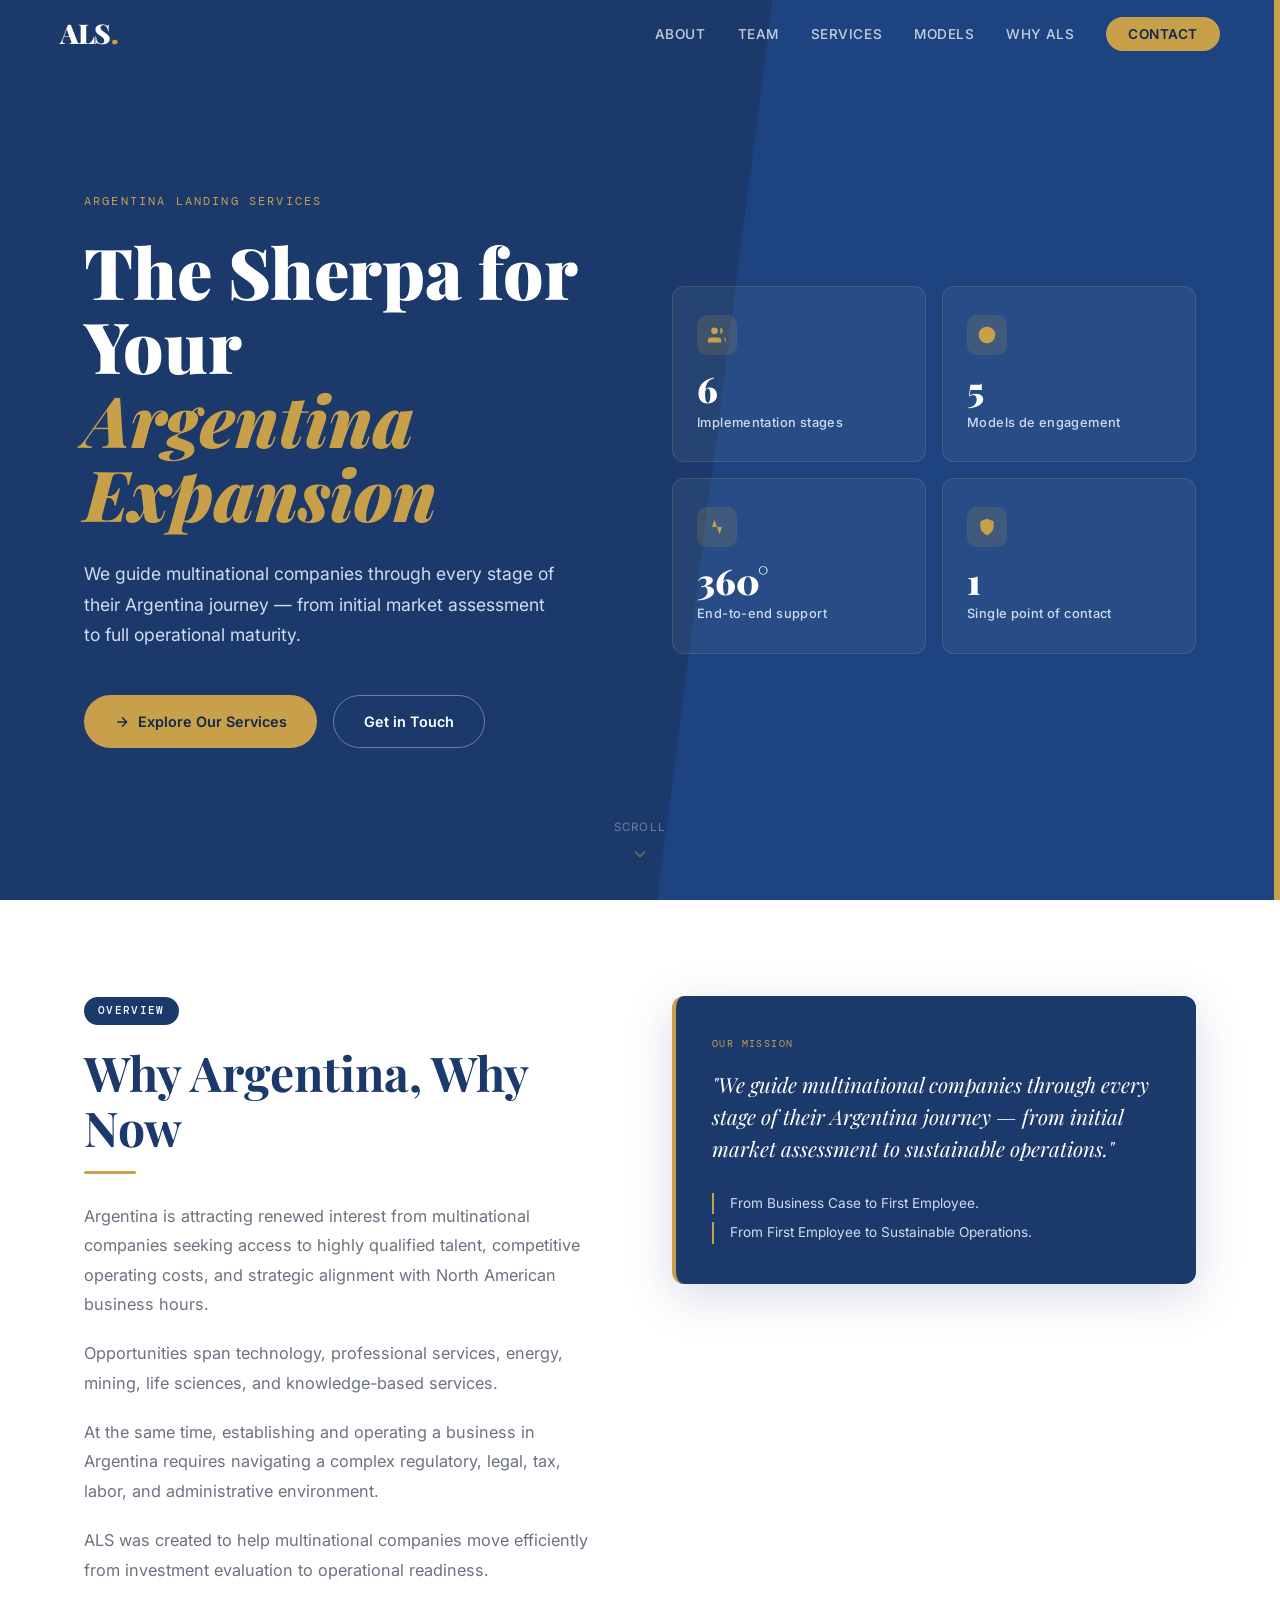
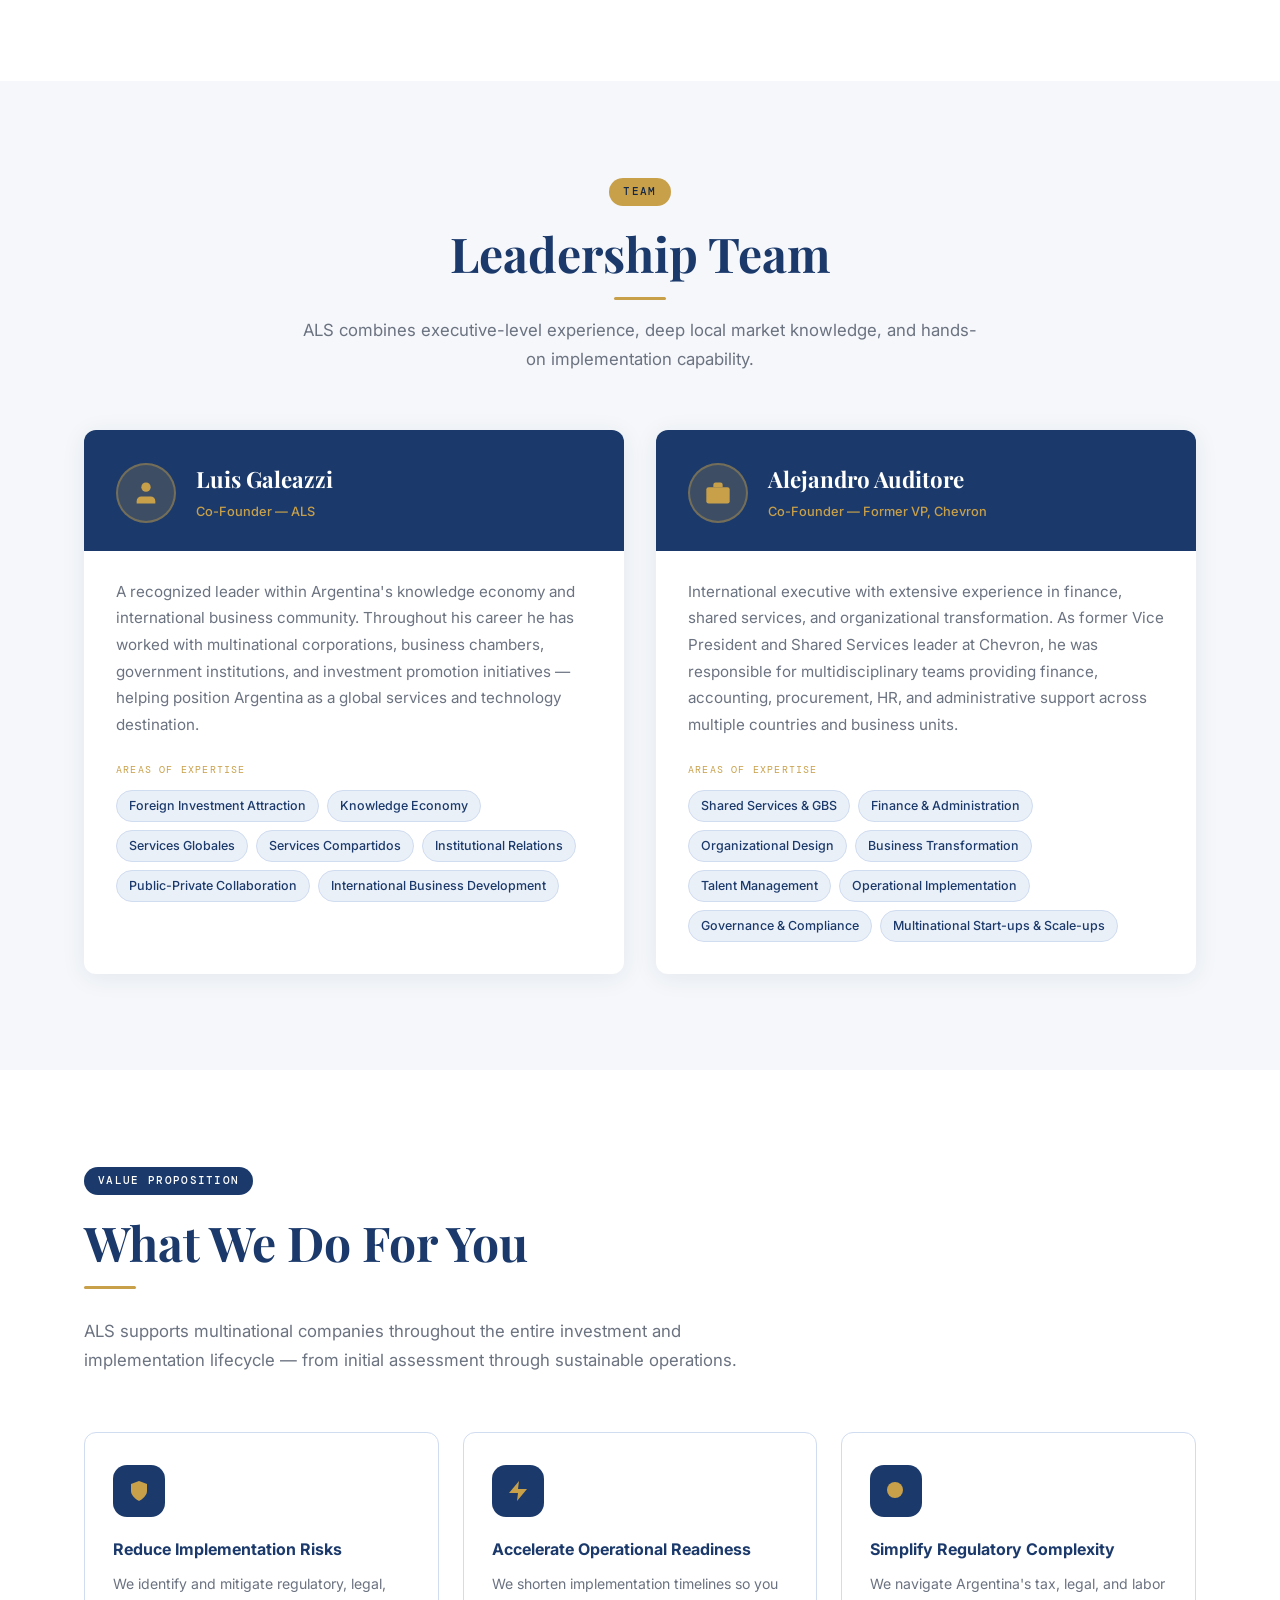
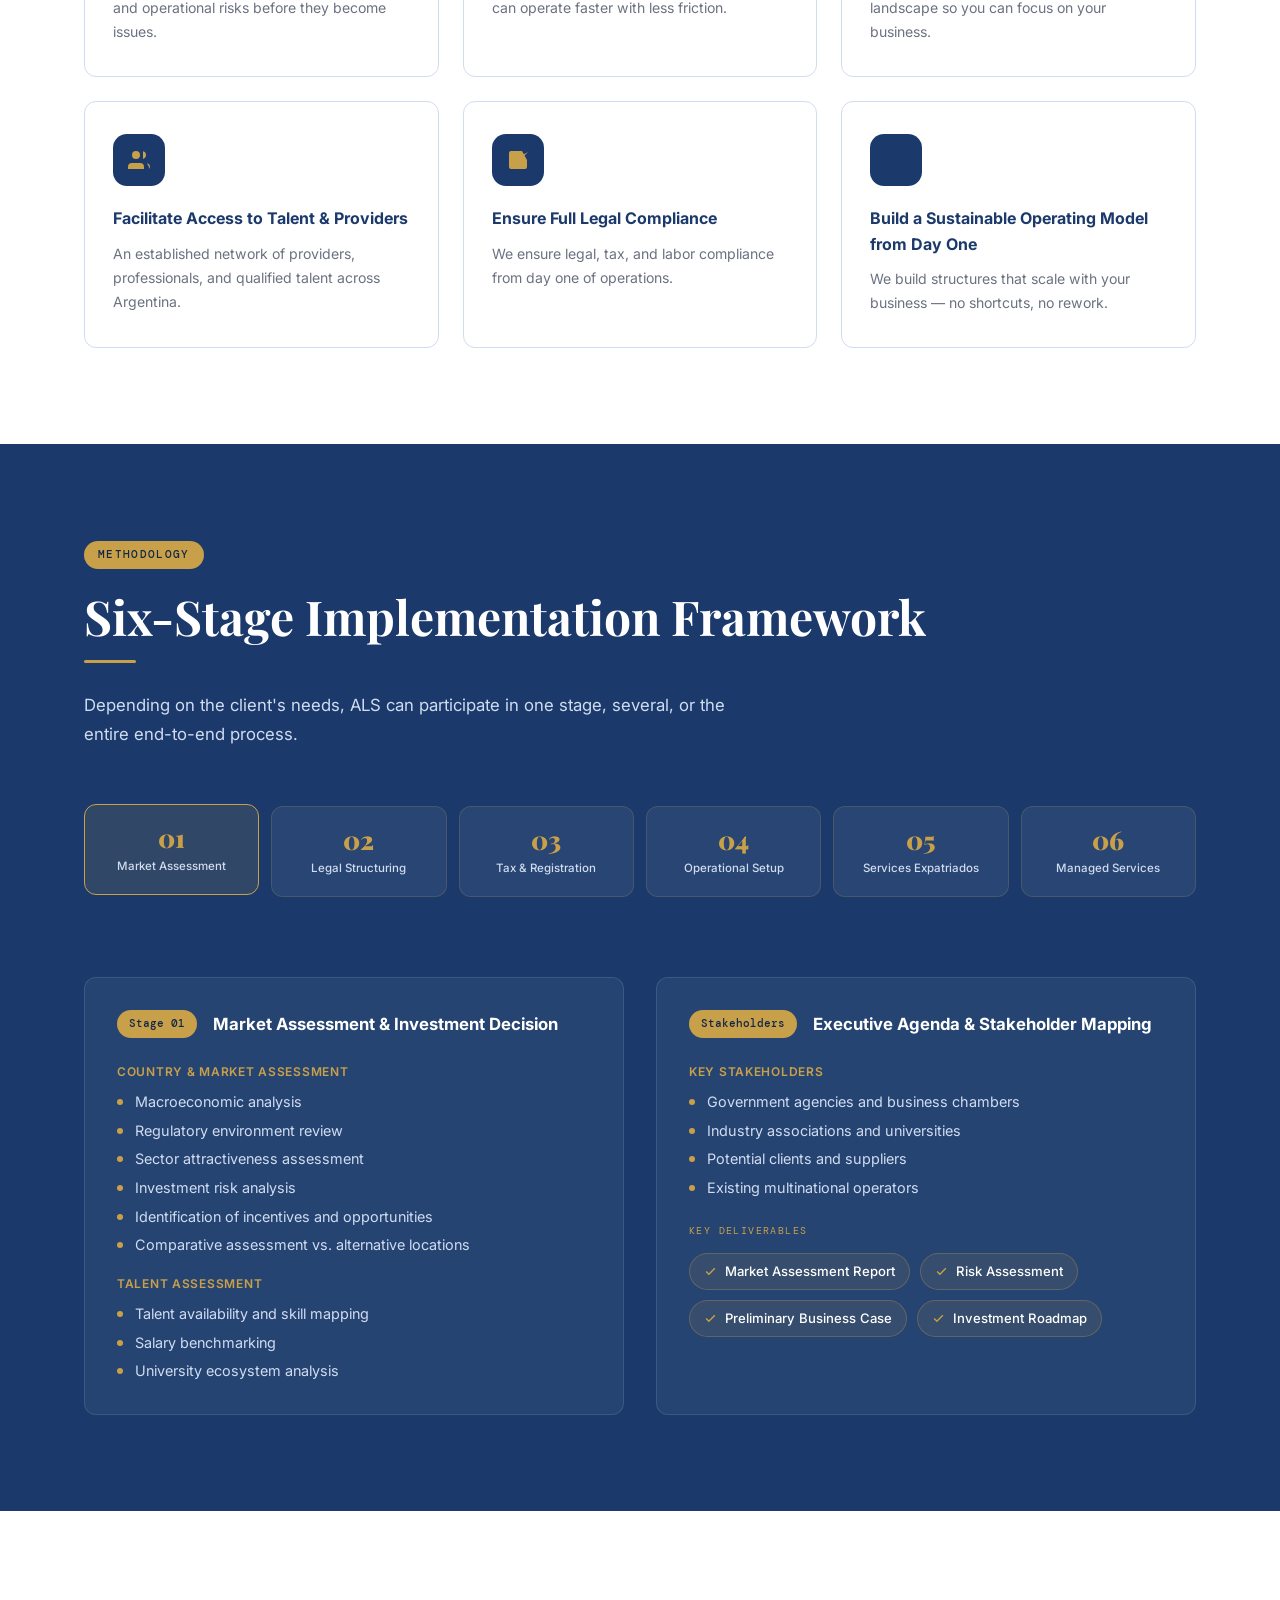
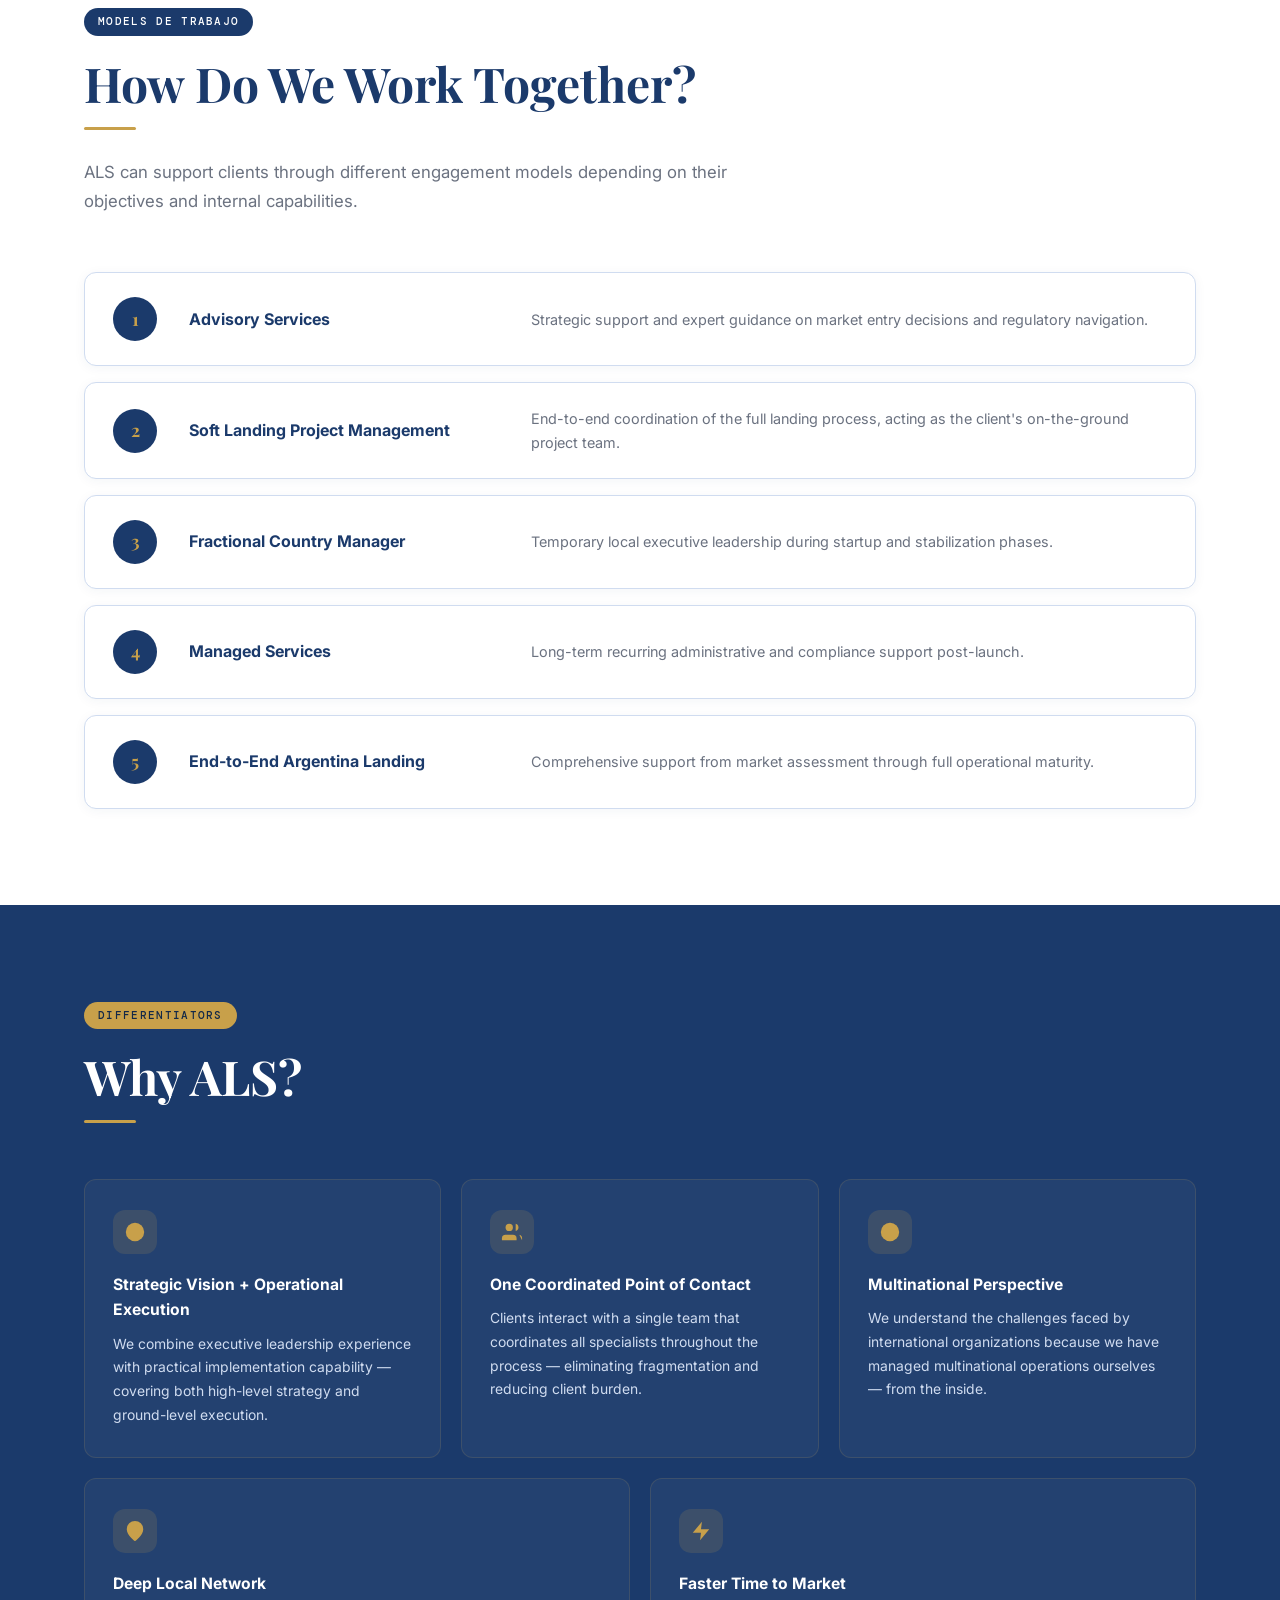
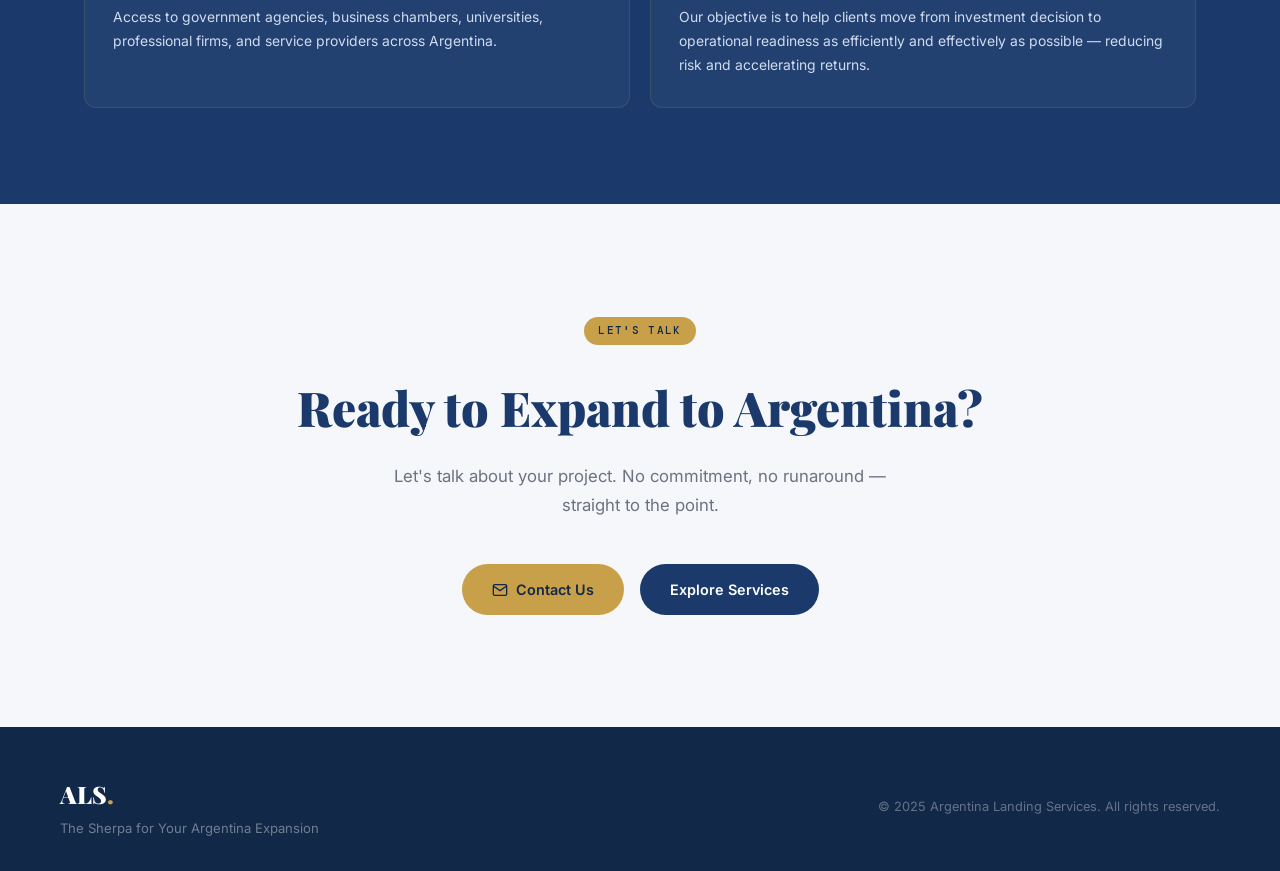
==== index.html @ 6a58715c "Initial commit: add website HTML files" ====
<!DOCTYPE html>
<html lang="en">
<head>
<meta charset="UTF-8" />
<meta name="viewport" content="width=device-width, initial-scale=1.0" />
<title>ALS — Argentina Landing Services</title>
<link rel="preconnect" href="https://fonts.googleapis.com" />
<link rel="preconnect" href="https://fonts.gstatic.com" crossorigin />
<link href="https://fonts.googleapis.com/css2?family=Playfair+Display:ital,wght@0,700;0,900;1,700&family=Inter:wght@300;400;500;600&family=DM+Mono:wght@400;500&display=swap" rel="stylesheet" />
<style>
/* ── Reset & tokens ─────────────────────────────────────────────────────── */
*, *::before, *::after { box-sizing: border-box; margin: 0; padding: 0; }

:root {
  --navy:   #1B3A6B;
  --navy-d: #122848;
  --navy-m: #1D4480;
  --gold:   #C8A04A;
  --gold-l: #D9B96A;
  --white:  #FFFFFF;
  --light:  #EAF0F8;
  --lgray:  #F5F7FA;
  --mgray:  #D0DCF0;
  --gray:   #6B7280;
  --dark:   #1A1A2E;

  --ff-display: 'Playfair Display', Georgia, serif;
  --ff-body:    'Inter', system-ui, sans-serif;
  --ff-mono:    'DM Mono', monospace;

  --radius:  12px;
  --radius-s: 6px;
  --trans: 0.3s cubic-bezier(.4,0,.2,1);
}

html { scroll-behavior: smooth; }

body {
  font-family: var(--ff-body);
  background: var(--white);
  color: var(--dark);
  overflow-x: hidden;
  line-height: 1.6;
}

/* ── Utilities ──────────────────────────────────────────────────────────── */
.container { max-width: 1160px; margin: 0 auto; padding: 0 24px; }
.section { padding: 96px 0; }
.section-alt { background: var(--lgray); }
.section-dark { background: var(--navy); }

.tag {
  display: inline-block;
  font-family: var(--ff-mono);
  font-size: 11px;
  font-weight: 500;
  letter-spacing: .12em;
  text-transform: uppercase;
  padding: 5px 14px;
  border-radius: 100px;
  margin-bottom: 20px;
}
.tag-gold  { background: var(--gold);  color: var(--navy-d); }
.tag-navy  { background: var(--navy);  color: var(--white); }
.tag-light { background: var(--light); color: var(--navy); }

h2.section-title {
  font-family: var(--ff-display);
  font-size: clamp(2rem, 4vw, 3rem);
  font-weight: 700;
  line-height: 1.15;
  margin-bottom: 16px;
}
h2.section-title.light { color: var(--white); }
h2.section-title.dark  { color: var(--navy);  }

.section-lead {
  font-size: 1.05rem;
  color: var(--gray);
  max-width: 680px;
  line-height: 1.75;
  margin-bottom: 56px;
}
.section-lead.light { color: var(--mgray); }

.gold-rule {
  width: 52px; height: 3px;
  background: var(--gold);
  border-radius: 2px;
  margin-bottom: 28px;
}

/* ── NAV ────────────────────────────────────────────────────────────────── */
nav {
  position: fixed; top: 0; left: 0; right: 0; z-index: 100;
  padding: 0 24px;
  transition: background var(--trans), box-shadow var(--trans);
}
nav.scrolled {
  background: rgba(27,58,107,.97);
  box-shadow: 0 2px 24px rgba(0,0,0,.18);
  backdrop-filter: blur(8px);
}
.nav-inner {
  max-width: 1160px;
  margin: 0 auto;
  display: flex;
  align-items: center;
  justify-content: space-between;
  height: 68px;
}
.nav-logo {
  font-family: var(--ff-display);
  font-size: 1.7rem;
  font-weight: 900;
  color: var(--white);
  letter-spacing: -.01em;
  text-decoration: none;
}
.nav-logo span { color: var(--gold); }
.nav-links { display: flex; gap: 32px; list-style: none; }
.nav-links a {
  font-size: .85rem;
  font-weight: 500;
  color: rgba(255,255,255,.75);
  text-decoration: none;
  letter-spacing: .04em;
  text-transform: uppercase;
  transition: color var(--trans);
}
.nav-links a:hover { color: var(--gold); }
.nav-cta {
  background: var(--gold);
  color: var(--navy-d) !important;
  padding: 9px 22px;
  border-radius: 100px;
  font-weight: 600 !important;
  transition: background var(--trans), transform var(--trans) !important;
}
.nav-cta:hover { background: var(--gold-l) !important; transform: translateY(-1px); }

.hamburger { display: none; flex-direction: column; gap: 5px; cursor: pointer; background: none; border: none; }
.hamburger span { display: block; width: 24px; height: 2px; background: var(--white); border-radius: 2px; transition: var(--trans); }
.mobile-menu {
  display: none; flex-direction: column; gap: 0;
  position: fixed; top: 68px; left: 0; right: 0;
  background: var(--navy-d);
  padding: 16px 24px 24px;
  z-index: 99;
}
.mobile-menu.open { display: flex; }
.mobile-menu a {
  padding: 14px 0;
  color: rgba(255,255,255,.8);
  text-decoration: none;
  font-weight: 500;
  font-size: .95rem;
  border-bottom: 1px solid rgba(255,255,255,.08);
}
.mobile-menu a:last-child { border: none; }

/* ── HERO ───────────────────────────────────────────────────────────────── */
#hero {
  min-height: 100vh;
  background: var(--navy);
  display: flex;
  align-items: center;
  position: relative;
  overflow: hidden;
}

/* Geometric background accent */
#hero::before {
  content: '';
  position: absolute;
  right: -80px; top: -80px;
  width: 55vw; height: 110vh;
  background: var(--navy-m);
  clip-path: polygon(18% 0%, 100% 0%, 100% 100%, 0% 100%);
  z-index: 0;
}
#hero::after {
  content: '';
  position: absolute;
  right: 0; top: 0;
  width: 6px; height: 100%;
  background: var(--gold);
  z-index: 1;
}

.hero-inner {
  position: relative; z-index: 2;
  display: grid;
  grid-template-columns: 1fr 1fr;
  gap: 64px;
  align-items: center;
  padding: 120px 0 80px;
}

.hero-left { }
.hero-eyebrow {
  font-family: var(--ff-mono);
  font-size: 12px;
  letter-spacing: .18em;
  text-transform: uppercase;
  color: var(--gold);
  margin-bottom: 24px;
}
.hero-title {
  font-family: var(--ff-display);
  font-size: clamp(2.8rem, 5.5vw, 4.5rem);
  font-weight: 900;
  color: var(--white);
  line-height: 1.05;
  margin-bottom: 28px;
}
.hero-title em {
  font-style: italic;
  color: var(--gold);
}
.hero-sub {
  font-size: 1.1rem;
  color: var(--mgray);
  line-height: 1.75;
  max-width: 480px;
  margin-bottom: 44px;
}
.hero-actions { display: flex; gap: 16px; flex-wrap: wrap; }
.btn {
  display: inline-flex; align-items: center; gap: 8px;
  padding: 14px 30px;
  border-radius: 100px;
  font-weight: 600;
  font-size: .9rem;
  text-decoration: none;
  transition: transform var(--trans), box-shadow var(--trans), background var(--trans);
  cursor: pointer;
}
.btn-primary {
  background: var(--gold);
  color: var(--navy-d);
}
.btn-primary:hover { background: var(--gold-l); transform: translateY(-2px); box-shadow: 0 8px 24px rgba(200,160,74,.35); }
.btn-outline {
  background: transparent;
  color: var(--white);
  border: 1.5px solid rgba(255,255,255,.35);
}
.btn-outline:hover { border-color: var(--gold); color: var(--gold); transform: translateY(-2px); }

.hero-right { }
.hero-stats {
  display: grid;
  grid-template-columns: 1fr 1fr;
  gap: 16px;
}
.stat-card {
  background: rgba(255,255,255,.05);
  border: 1px solid rgba(200,160,74,.2);
  border-radius: var(--radius);
  padding: 28px 24px;
  transition: background var(--trans), border-color var(--trans);
}
.stat-card:hover { background: rgba(255,255,255,.08); border-color: rgba(200,160,74,.5); }
.stat-icon {
  width: 40px; height: 40px;
  background: rgba(200,160,74,.15);
  border-radius: 10px;
  display: flex; align-items: center; justify-content: center;
  margin-bottom: 16px;
}
.stat-icon svg { width: 20px; height: 20px; fill: var(--gold); }
.stat-number {
  font-family: var(--ff-display);
  font-size: 2.2rem;
  font-weight: 900;
  color: var(--white);
  line-height: 1;
  margin-bottom: 6px;
}
.stat-label { font-size: .8rem; color: var(--mgray); font-weight: 500; letter-spacing: .03em; }

/* scroll indicator */
.scroll-hint {
  position: absolute;
  bottom: 36px; left: 50%;
  transform: translateX(-50%);
  display: flex; flex-direction: column; align-items: center; gap: 8px;
  color: rgba(255,255,255,.35);
  font-size: .72rem;
  letter-spacing: .1em;
  text-transform: uppercase;
  animation: bounce 2.5s infinite;
  z-index: 2;
}
.scroll-hint svg { width: 20px; height: 20px; stroke: rgba(200,160,74,.5); fill: none; stroke-width: 2; }
@keyframes bounce { 0%,100%{transform:translateX(-50%) translateY(0)} 50%{transform:translateX(-50%) translateY(8px)} }

/* ── EXECUTIVE SUMMARY ──────────────────────────────────────────────────── */
#summary .summary-grid {
  display: grid;
  grid-template-columns: 1fr 1fr;
  gap: 64px;
  align-items: start;
}
.summary-paras { display: flex; flex-direction: column; gap: 20px; }
.summary-paras p { font-size: 1.02rem; color: var(--gray); line-height: 1.8; }
.summary-card {
  background: var(--navy);
  border-radius: var(--radius);
  padding: 40px 36px;
  border-left: 4px solid var(--gold);
  box-shadow: 0 12px 48px rgba(27,58,107,.18);
}
.summary-card-label {
  font-family: var(--ff-mono);
  font-size: 10px;
  letter-spacing: .14em;
  text-transform: uppercase;
  color: var(--gold);
  margin-bottom: 16px;
}
.summary-card blockquote {
  font-family: var(--ff-display);
  font-size: 1.3rem;
  font-style: italic;
  color: var(--white);
  line-height: 1.55;
}
.summary-tagline {
  margin-top: 28px;
  display: flex;
  flex-direction: column;
  gap: 8px;
}
.summary-tagline span {
  font-size: .85rem;
  color: var(--mgray);
  padding-left: 16px;
  border-left: 2px solid var(--gold);
}

/* ── LEADERSHIP ─────────────────────────────────────────────────────────── */
#team .team-grid {
  display: grid;
  grid-template-columns: 1fr 1fr;
  gap: 32px;
}
.bio-card {
  background: var(--white);
  border-radius: var(--radius);
  overflow: hidden;
  box-shadow: 0 4px 24px rgba(27,58,107,.08);
  transition: transform var(--trans), box-shadow var(--trans);
}
.bio-card:hover { transform: translateY(-4px); box-shadow: 0 12px 40px rgba(27,58,107,.14); }
.bio-header {
  background: var(--navy);
  padding: 32px 32px 28px;
  display: flex; align-items: center; gap: 20px;
}
.bio-avatar {
  width: 60px; height: 60px;
  background: rgba(200,160,74,.2);
  border-radius: 50%;
  display: flex; align-items: center; justify-content: center;
  flex-shrink: 0;
  border: 2px solid rgba(200,160,74,.4);
}
.bio-avatar svg { width: 28px; height: 28px; fill: var(--gold); }
.bio-name { font-family: var(--ff-display); font-size: 1.4rem; font-weight: 700; color: var(--white); }
.bio-role { font-size: .8rem; color: var(--gold); margin-top: 4px; font-weight: 500; }
.bio-body { padding: 28px 32px 32px; }
.bio-desc { font-size: .95rem; color: var(--gray); line-height: 1.75; margin-bottom: 24px; }
.expertise-label {
  font-family: var(--ff-mono);
  font-size: 10px;
  letter-spacing: .12em;
  text-transform: uppercase;
  color: var(--gold);
  margin-bottom: 12px;
}
.expertise-pills { display: flex; flex-wrap: wrap; gap: 8px; }
.pill {
  background: var(--light);
  color: var(--navy);
  font-size: .78rem;
  font-weight: 500;
  padding: 5px 12px;
  border-radius: 100px;
  border: 1px solid var(--mgray);
}

/* ── VALUE PROPOSITION ──────────────────────────────────────────────────── */
#value .value-grid {
  display: grid;
  grid-template-columns: repeat(3, 1fr);
  gap: 24px;
}
.value-card {
  background: var(--white);
  border-radius: var(--radius);
  padding: 32px 28px;
  border: 1px solid var(--mgray);
  transition: transform var(--trans), box-shadow var(--trans), border-color var(--trans);
  position: relative;
  overflow: hidden;
}
.value-card::after {
  content: '';
  position: absolute;
  bottom: 0; left: 0; right: 0;
  height: 3px;
  background: var(--gold);
  transform: scaleX(0);
  transform-origin: left;
  transition: transform var(--trans);
}
.value-card:hover { transform: translateY(-4px); box-shadow: 0 12px 40px rgba(27,58,107,.1); border-color: transparent; }
.value-card:hover::after { transform: scaleX(1); }
.value-icon {
  width: 52px; height: 52px;
  background: var(--navy);
  border-radius: 14px;
  display: flex; align-items: center; justify-content: center;
  margin-bottom: 20px;
}
.value-icon svg { width: 24px; height: 24px; fill: var(--gold); }
.value-title { font-size: 1rem; font-weight: 700; color: var(--navy); margin-bottom: 10px; }
.value-desc  { font-size: .88rem; color: var(--gray); line-height: 1.7; }

/* ── FRAMEWORK (6 stages) ───────────────────────────────────────────────── */
#framework { background: var(--navy); }
.stages-overview {
  display: grid;
  grid-template-columns: repeat(6, 1fr);
  gap: 12px;
  margin-bottom: 80px;
}
.stage-pill {
  background: rgba(255,255,255,.06);
  border: 1px solid rgba(200,160,74,.2);
  border-radius: var(--radius);
  padding: 20px 14px;
  text-align: center;
  cursor: pointer;
  transition: background var(--trans), border-color var(--trans), transform var(--trans);
}
.stage-pill.active,
.stage-pill:hover {
  background: rgba(200,160,74,.12);
  border-color: var(--gold);
  transform: translateY(-2px);
}
.stage-num {
  font-family: var(--ff-display);
  font-size: 1.6rem;
  font-weight: 900;
  color: var(--gold);
  line-height: 1;
  margin-bottom: 8px;
}
.stage-pill-title {
  font-size: .72rem;
  color: var(--mgray);
  font-weight: 500;
  line-height: 1.4;
}

/* Detail cards */
.stage-details { display: none; }
.stage-details.active { display: grid; grid-template-columns: 1fr 1fr; gap: 32px; }
.stage-detail-card {
  background: rgba(255,255,255,.05);
  border: 1px solid rgba(255,255,255,.1);
  border-radius: var(--radius);
  padding: 32px;
}
.stage-detail-header {
  display: flex; align-items: center; gap: 16px;
  margin-bottom: 24px;
}
.stage-detail-badge {
  background: var(--gold);
  color: var(--navy-d);
  font-family: var(--ff-mono);
  font-size: 11px;
  font-weight: 500;
  padding: 5px 12px;
  border-radius: 100px;
  white-space: nowrap;
}
.stage-detail-title {
  font-size: 1.05rem;
  font-weight: 700;
  color: var(--white);
}
.stage-section-label {
  font-size: .75rem;
  font-weight: 600;
  color: var(--gold);
  letter-spacing: .06em;
  text-transform: uppercase;
  margin: 18px 0 10px;
}
.stage-list { list-style: none; display: flex; flex-direction: column; gap: 7px; }
.stage-list li {
  font-size: .9rem;
  color: var(--mgray);
  padding-left: 18px;
  position: relative;
  line-height: 1.5;
}
.stage-list li::before {
  content: '';
  position: absolute; left: 0; top: 8px;
  width: 6px; height: 6px;
  background: var(--gold);
  border-radius: 50%;
}

/* Deliverables */
.deliverables-row {
  grid-column: 1 / -1;
  margin-top: 4px;
}
.deliverables-label {
  font-family: var(--ff-mono);
  font-size: 10px;
  letter-spacing: .14em;
  text-transform: uppercase;
  color: var(--gold);
  margin-bottom: 14px;
}
.deliverables-chips { display: flex; flex-wrap: wrap; gap: 10px; }
.chip {
  display: flex; align-items: center; gap: 8px;
  background: rgba(200,160,74,.1);
  border: 1px solid rgba(200,160,74,.3);
  color: var(--white);
  font-size: .82rem;
  font-weight: 500;
  padding: 7px 14px;
  border-radius: 100px;
}
.chip svg { width: 13px; height: 13px; stroke: var(--gold); fill: none; stroke-width: 2.5; flex-shrink: 0; }

/* ── ENGAGEMENT MODELS ──────────────────────────────────────────────────── */
#models .models-list { display: flex; flex-direction: column; gap: 16px; }
.model-row {
  display: grid;
  grid-template-columns: 52px 1fr 2fr;
  gap: 24px;
  align-items: center;
  background: var(--white);
  border-radius: var(--radius);
  padding: 24px 28px;
  border: 1px solid var(--mgray);
  box-shadow: 0 2px 12px rgba(27,58,107,.05);
  transition: transform var(--trans), box-shadow var(--trans), border-color var(--trans);
}
.model-row:hover { transform: translateX(6px); box-shadow: 0 6px 28px rgba(27,58,107,.1); border-color: var(--gold); }
.model-num {
  width: 44px; height: 44px;
  background: var(--navy);
  border-radius: 50%;
  display: flex; align-items: center; justify-content: center;
  font-family: var(--ff-display);
  font-size: 1.1rem;
  font-weight: 700;
  color: var(--gold);
}
.model-name { font-weight: 700; color: var(--navy); font-size: 1rem; }
.model-desc { font-size: .9rem; color: var(--gray); line-height: 1.6; }

/* ── WHY ALS ────────────────────────────────────────────────────────────── */
#why { background: var(--navy); }
.why-grid {
  display: grid;
  grid-template-columns: repeat(3, 1fr);
  gap: 20px;
  margin-bottom: 20px;
}
.why-grid-bottom {
  display: grid;
  grid-template-columns: 1fr 1fr;
  gap: 20px;
}
.why-card {
  background: rgba(255,255,255,.04);
  border: 1px solid rgba(200,160,74,.15);
  border-radius: var(--radius);
  padding: 30px 28px;
  transition: background var(--trans), border-color var(--trans);
}
.why-card:hover { background: rgba(200,160,74,.07); border-color: rgba(200,160,74,.4); }
.why-card-icon {
  width: 44px; height: 44px;
  background: rgba(200,160,74,.15);
  border-radius: 12px;
  display: flex; align-items: center; justify-content: center;
  margin-bottom: 18px;
}
.why-card-icon svg { width: 22px; height: 22px; fill: var(--gold); }
.why-card-title { font-weight: 700; color: var(--white); font-size: .98rem; margin-bottom: 10px; }
.why-card-desc  { font-size: .87rem; color: var(--mgray); line-height: 1.7; }

/* ── CTA / CLOSING ──────────────────────────────────────────────────────── */
#cta {
  background: var(--lgray);
  text-align: center;
  padding: 112px 24px;
}
#cta .cta-title {
  font-family: var(--ff-display);
  font-size: clamp(2rem, 4vw, 3rem);
  font-weight: 900;
  color: var(--navy);
  margin-bottom: 16px;
}
#cta .cta-sub {
  font-size: 1.05rem;
  color: var(--gray);
  max-width: 520px;
  margin: 0 auto 44px;
  line-height: 1.75;
}
#cta .cta-actions { display: flex; justify-content: center; gap: 16px; flex-wrap: wrap; }
.btn-dark {
  background: var(--navy);
  color: var(--white);
}
.btn-dark:hover { background: var(--navy-m); transform: translateY(-2px); box-shadow: 0 8px 24px rgba(27,58,107,.3); }

/* ── FOOTER ─────────────────────────────────────────────────────────────── */
footer {
  background: var(--navy-d);
  padding: 48px 24px 32px;
}
.footer-inner {
  max-width: 1160px; margin: 0 auto;
  display: flex; align-items: center; justify-content: space-between;
  flex-wrap: wrap; gap: 16px;
}
.footer-logo {
  font-family: var(--ff-display);
  font-size: 1.5rem;
  font-weight: 900;
  color: var(--white);
}
.footer-logo span { color: var(--gold); }
.footer-tagline { font-size: .82rem; color: rgba(255,255,255,.4); margin-top: 4px; }
.footer-copy { font-size: .8rem; color: rgba(255,255,255,.35); }

/* ── Scroll reveal ──────────────────────────────────────────────────────── */
.reveal {
  opacity: 0;
  transform: translateY(28px);
  transition: opacity .65s ease, transform .65s ease;
}
.reveal.visible { opacity: 1; transform: none; }

@media (prefers-reduced-motion: reduce) {
  .reveal { opacity: 1; transform: none; }
  *, *::before, *::after { animation: none !important; transition: none !important; }
}

/* ── Responsive ─────────────────────────────────────────────────────────── */
@media (max-width: 900px) {
  .hero-inner          { grid-template-columns: 1fr; padding: 100px 0 60px; }
  .hero-right          { display: none; }
  #summary .summary-grid { grid-template-columns: 1fr; }
  #team .team-grid     { grid-template-columns: 1fr; }
  .value-grid          { grid-template-columns: 1fr 1fr; }
  .stages-overview     { grid-template-columns: repeat(3, 1fr); }
  .stage-details.active { grid-template-columns: 1fr; }
  .model-row           { grid-template-columns: 44px 1fr; }
  .model-desc          { grid-column: 2; }
  .why-grid            { grid-template-columns: 1fr 1fr; }
  .why-grid-bottom     { grid-template-columns: 1fr; }
  .nav-links           { display: none; }
  .hamburger           { display: flex; }
}
@media (max-width: 600px) {
  .section             { padding: 64px 0; }
  .value-grid          { grid-template-columns: 1fr; }
  .why-grid            { grid-template-columns: 1fr; }
  .stages-overview     { grid-template-columns: repeat(2, 1fr); }
  .model-row           { grid-template-columns: 1fr; }
  .model-num           { display: none; }
  .hero-stats          { display: none; }
}
</style>
</head>
<body>

<!-- NAV -->
<nav id="navbar">
  <div class="nav-inner">
    <a href="#" class="nav-logo">ALS<span>.</span></a>
    <ul class="nav-links">
      <li><a href="#summary">About</a></li>
      <li><a href="#team">Team</a></li>
      <li><a href="#framework">Services</a></li>
      <li><a href="#models">Models</a></li>
      <li><a href="#why">Why ALS</a></li>
      <li><a href="#cta" class="nav-cta">Contact</a></li>
    </ul>
    <button class="hamburger" id="hamburger" aria-label="Menu">
      <span></span><span></span><span></span>
    </button>
  </div>
</nav>
<div class="mobile-menu" id="mobileMenu">
  <a href="#summary" onclick="closeMobile()">About</a>
  <a href="#team" onclick="closeMobile()">Team</a>
  <a href="#framework" onclick="closeMobile()">Services</a>
  <a href="#models" onclick="closeMobile()">Models</a>
  <a href="#why" onclick="closeMobile()">Why ALS</a>
  <a href="#cta" onclick="closeMobile()">Contact</a>
</div>

<!-- HERO -->
<section id="hero">
  <div class="container">
    <div class="hero-inner">
      <div class="hero-left reveal">
        <p class="hero-eyebrow">Argentina Landing Services</p>
        <h1 class="hero-title">
          The Sherpa for Your<br/>
          <em>Argentina Expansion</em>
        </h1>
        <p class="hero-sub">
          We guide multinational companies through every stage of their Argentina journey — from initial market assessment to full operational maturity.
        </p>
        <div class="hero-actions">
          <a href="#framework" class="btn btn-primary">
            <svg width="16" height="16" fill="none" stroke="currentColor" stroke-width="2" viewBox="0 0 24 24"><path d="M5 12h14M12 5l7 7-7 7"/></svg>
            Explore Our Services
          </a>
          <a href="#cta" class="btn btn-outline">Get in Touch</a>
        </div>
      </div>
      <div class="hero-right reveal" style="transition-delay:.15s">
        <div class="hero-stats">
          <div class="stat-card">
            <div class="stat-icon">
              <svg viewBox="0 0 24 24"><path d="M17 21v-2a4 4 0 0 0-4-4H5a4 4 0 0 0-4 4v2"/><circle cx="9" cy="7" r="4"/><path d="M23 21v-2a4 4 0 0 0-3-3.87"/><path d="M16 3.13a4 4 0 0 1 0 7.75"/></svg>
            </div>
            <div class="stat-number">6</div>
            <div class="stat-label">Implementation stages</div>
          </div>
          <div class="stat-card">
            <div class="stat-icon">
              <svg viewBox="0 0 24 24"><circle cx="12" cy="12" r="10"/><line x1="2" y1="12" x2="22" y2="12"/><path d="M12 2a15.3 15.3 0 0 1 4 10 15.3 15.3 0 0 1-4 10 15.3 15.3 0 0 1-4-10 15.3 15.3 0 0 1 4-10z"/></svg>
            </div>
            <div class="stat-number">5</div>
            <div class="stat-label">Models de engagement</div>
          </div>
          <div class="stat-card">
            <div class="stat-icon">
              <svg viewBox="0 0 24 24"><polyline points="22 12 18 12 15 21 9 3 6 12 2 12"/></svg>
            </div>
            <div class="stat-number">360°</div>
            <div class="stat-label">End-to-end support</div>
          </div>
          <div class="stat-card">
            <div class="stat-icon">
              <svg viewBox="0 0 24 24"><path d="M12 22s8-4 8-10V5l-8-3-8 3v7c0 6 8 10 8 10z"/></svg>
            </div>
            <div class="stat-number">1</div>
            <div class="stat-label">Single point of contact</div>
          </div>
        </div>
      </div>
    </div>
  </div>
  <div class="scroll-hint">
    <span>scroll</span>
    <svg viewBox="0 0 24 24"><polyline points="6 9 12 15 18 9"/></svg>
  </div>
</section>

<!-- EXECUTIVE SUMMARY -->
<section id="summary" class="section">
  <div class="container">
    <div class="summary-grid">
      <div class="reveal">
        <span class="tag tag-navy">Overview</span>
        <h2 class="section-title dark">Why Argentina, Why Now</h2>
        <div class="gold-rule"></div>
        <div class="summary-paras">
          <p>Argentina is attracting renewed interest from multinational companies seeking access to highly qualified talent, competitive operating costs, and strategic alignment with North American business hours.</p>
          <p>Opportunities span technology, professional services, energy, mining, life sciences, and knowledge-based services.</p>
          <p>At the same time, establishing and operating a business in Argentina requires navigating a complex regulatory, legal, tax, labor, and administrative environment.</p>
          <p>ALS was created to help multinational companies move efficiently from investment evaluation to operational readiness.</p>
        </div>
      </div>
      <div class="reveal" style="transition-delay:.15s">
        <div class="summary-card">
          <div class="summary-card-label">Our Mission</div>
          <blockquote>"We guide multinational companies through every stage of their Argentina journey — from initial market assessment to sustainable operations."</blockquote>
          <div class="summary-tagline">
            <span>From Business Case to First Employee.</span>
            <span>From First Employee to Sustainable Operations.</span>
          </div>
        </div>
      </div>
    </div>
  </div>
</section>

<!-- LEADERSHIP -->
<section id="team" class="section section-alt">
  <div class="container">
    <div style="text-align:center;margin-bottom:56px" class="reveal">
      <span class="tag tag-gold">Team</span>
      <h2 class="section-title dark">Leadership Team</h2>
      <div class="gold-rule" style="margin:0 auto 0"></div>
      <p class="section-lead" style="margin:16px auto 0;text-align:center">
        ALS combines executive-level experience, deep local market knowledge, and hands-on implementation capability.
      </p>
    </div>
    <div class="team-grid">
      <!-- Luis -->
      <div class="bio-card reveal">
        <div class="bio-header">
          <div class="bio-avatar">
            <svg viewBox="0 0 24 24"><path d="M20 21v-2a4 4 0 0 0-4-4H8a4 4 0 0 0-4 4v2"/><circle cx="12" cy="7" r="4"/></svg>
          </div>
          <div>
            <div class="bio-name">Luis Galeazzi</div>
            <div class="bio-role">Co-Founder — ALS</div>
          </div>
        </div>
        <div class="bio-body">
          <p class="bio-desc">A recognized leader within Argentina's knowledge economy and international business community. Throughout his career he has worked with multinational corporations, business chambers, government institutions, and investment promotion initiatives — helping position Argentina as a global services and technology destination.</p>
          <div class="expertise-label">Areas of Expertise</div>
          <div class="expertise-pills">
            <span class="pill">Foreign Investment Attraction</span>
            <span class="pill">Knowledge Economy</span>
            <span class="pill">Services Globales</span>
            <span class="pill">Services Compartidos</span>
            <span class="pill">Institutional Relations</span>
            <span class="pill">Public-Private Collaboration</span>
            <span class="pill">International Business Development</span>
          </div>
        </div>
      </div>
      <!-- Alejandro -->
      <div class="bio-card reveal" style="transition-delay:.1s">
        <div class="bio-header">
          <div class="bio-avatar">
            <svg viewBox="0 0 24 24"><rect x="2" y="7" width="20" height="14" rx="2"/><path d="M16 7V5a2 2 0 0 0-2-2h-4a2 2 0 0 0-2 2v2"/></svg>
          </div>
          <div>
            <div class="bio-name">Alejandro Auditore</div>
            <div class="bio-role">Co-Founder — Former VP, Chevron</div>
          </div>
        </div>
        <div class="bio-body">
          <p class="bio-desc">International executive with extensive experience in finance, shared services, and organizational transformation. As former Vice President and Shared Services leader at Chevron, he was responsible for multidisciplinary teams providing finance, accounting, procurement, HR, and administrative support across multiple countries and business units.</p>
          <div class="expertise-label">Areas of Expertise</div>
          <div class="expertise-pills">
            <span class="pill">Shared Services & GBS</span>
            <span class="pill">Finance & Administration</span>
            <span class="pill">Organizational Design</span>
            <span class="pill">Business Transformation</span>
            <span class="pill">Talent Management</span>
            <span class="pill">Operational Implementation</span>
            <span class="pill">Governance & Compliance</span>
            <span class="pill">Multinational Start-ups & Scale-ups</span>
          </div>
        </div>
      </div>
    </div>
  </div>
</section>

<!-- VALUE PROPOSITION -->
<section id="value" class="section">
  <div class="container">
    <div class="reveal" style="margin-bottom:56px">
      <span class="tag tag-navy">Value Proposition</span>
      <h2 class="section-title dark">What We Do For You</h2>
      <div class="gold-rule"></div>
      <p class="section-lead">ALS supports multinational companies throughout the entire investment and implementation lifecycle — from initial assessment through sustainable operations.</p>
    </div>
    <div class="value-grid">
      <div class="value-card reveal">
        <div class="value-icon">
          <svg viewBox="0 0 24 24"><path d="M12 22s8-4 8-10V5l-8-3-8 3v7c0 6 8 10 8 10z"/></svg>
        </div>
        <div class="value-title">Reduce Implementation Risks</div>
        <div class="value-desc">We identify and mitigate regulatory, legal, and operational risks before they become issues.</div>
      </div>
      <div class="value-card reveal" style="transition-delay:.07s">
        <div class="value-icon">
          <svg viewBox="0 0 24 24"><polygon points="13 2 3 14 12 14 11 22 21 10 12 10 13 2"/></svg>
        </div>
        <div class="value-title">Accelerate Operational Readiness</div>
        <div class="value-desc">We shorten implementation timelines so you can operate faster with less friction.</div>
      </div>
      <div class="value-card reveal" style="transition-delay:.14s">
        <div class="value-icon">
          <svg viewBox="0 0 24 24"><circle cx="11" cy="11" r="8"/><line x1="21" y1="21" x2="16.65" y2="16.65"/></svg>
        </div>
        <div class="value-title">Simplify Regulatory Complexity</div>
        <div class="value-desc">We navigate Argentina's tax, legal, and labor landscape so you can focus on your business.</div>
      </div>
      <div class="value-card reveal" style="transition-delay:.07s">
        <div class="value-icon">
          <svg viewBox="0 0 24 24"><path d="M17 21v-2a4 4 0 0 0-4-4H5a4 4 0 0 0-4 4v2"/><circle cx="9" cy="7" r="4"/><path d="M23 21v-2a4 4 0 0 0-3-3.87"/><path d="M16 3.13a4 4 0 0 1 0 7.75"/></svg>
        </div>
        <div class="value-title">Facilitate Access to Talent & Providers</div>
        <div class="value-desc">An established network of providers, professionals, and qualified talent across Argentina.</div>
      </div>
      <div class="value-card reveal" style="transition-delay:.14s">
        <div class="value-icon">
          <svg viewBox="0 0 24 24"><polyline points="9 11 12 14 22 4"/><path d="M21 12v7a2 2 0 0 1-2 2H5a2 2 0 0 1-2-2V5a2 2 0 0 1 2-2h11"/></svg>
        </div>
        <div class="value-title">Ensure Full Legal Compliance</div>
        <div class="value-desc">We ensure legal, tax, and labor compliance from day one of operations.</div>
      </div>
      <div class="value-card reveal" style="transition-delay:.21s">
        <div class="value-icon">
          <svg viewBox="0 0 24 24"><line x1="12" y1="20" x2="12" y2="10"/><line x1="18" y1="20" x2="18" y2="4"/><line x1="6" y1="20" x2="6" y2="16"/></svg>
        </div>
        <div class="value-title">Build a Sustainable Operating Model from Day One</div>
        <div class="value-desc">We build structures that scale with your business — no shortcuts, no rework.</div>
      </div>
    </div>
  </div>
</section>

<!-- 6-STAGE FRAMEWORK -->
<section id="framework" class="section section-dark">
  <div class="container">
    <div class="reveal" style="margin-bottom:48px">
      <span class="tag tag-gold">Methodology</span>
      <h2 class="section-title light">Six-Stage Implementation Framework</h2>
      <div class="gold-rule"></div>
      <p class="section-lead light">Depending on the client's needs, ALS can participate in one stage, several, or the entire end-to-end process.</p>
    </div>

    <!-- Stage pills -->
    <div class="stages-overview reveal">
      <div class="stage-pill active" onclick="showStage(0)">
        <div class="stage-num">01</div>
        <div class="stage-pill-title">Market Assessment</div>
      </div>
      <div class="stage-pill" onclick="showStage(1)">
        <div class="stage-num">02</div>
        <div class="stage-pill-title">Legal Structuring</div>
      </div>
      <div class="stage-pill" onclick="showStage(2)">
        <div class="stage-num">03</div>
        <div class="stage-pill-title">Tax & Registration</div>
      </div>
      <div class="stage-pill" onclick="showStage(3)">
        <div class="stage-num">04</div>
        <div class="stage-pill-title">Operational Setup</div>
      </div>
      <div class="stage-pill" onclick="showStage(4)">
        <div class="stage-num">05</div>
        <div class="stage-pill-title">Services Expatriados</div>
      </div>
      <div class="stage-pill" onclick="showStage(5)">
        <div class="stage-num">06</div>
        <div class="stage-pill-title">Managed Services</div>
      </div>
    </div>

    <!-- Stage 1 -->
    <div class="stage-details active" id="stage-0">
      <div class="stage-detail-card">
        <div class="stage-detail-header">
          <span class="stage-detail-badge">Stage 01</span>
          <span class="stage-detail-title">Market Assessment & Investment Decision</span>
        </div>
        <div class="stage-section-label">Country & Market Assessment</div>
        <ul class="stage-list">
          <li>Macroeconomic analysis</li>
          <li>Regulatory environment review</li>
          <li>Sector attractiveness assessment</li>
          <li>Investment risk analysis</li>
          <li>Identification of incentives and opportunities</li>
          <li>Comparative assessment vs. alternative locations</li>
        </ul>
        <div class="stage-section-label">Talent Assessment</div>
        <ul class="stage-list">
          <li>Talent availability and skill mapping</li>
          <li>Salary benchmarking</li>
          <li>University ecosystem analysis</li>
        </ul>
      </div>
      <div class="stage-detail-card">
        <div class="stage-detail-header">
          <span class="stage-detail-badge">Stakeholders</span>
          <span class="stage-detail-title">Executive Agenda & Stakeholder Mapping</span>
        </div>
        <div class="stage-section-label">Key Stakeholders</div>
        <ul class="stage-list">
          <li>Government agencies and business chambers</li>
          <li>Industry associations and universities</li>
          <li>Potential clients and suppliers</li>
          <li>Existing multinational operators</li>
        </ul>
        <div class="deliverables-row" style="margin-top:24px">
          <div class="deliverables-label">Key Deliverables</div>
          <div class="deliverables-chips">
            <span class="chip"><svg viewBox="0 0 24 24"><polyline points="20 6 9 17 4 12"/></svg>Market Assessment Report</span>
            <span class="chip"><svg viewBox="0 0 24 24"><polyline points="20 6 9 17 4 12"/></svg>Risk Assessment</span>
            <span class="chip"><svg viewBox="0 0 24 24"><polyline points="20 6 9 17 4 12"/></svg>Preliminary Business Case</span>
            <span class="chip"><svg viewBox="0 0 24 24"><polyline points="20 6 9 17 4 12"/></svg>Investment Roadmap</span>
          </div>
        </div>
      </div>
    </div>

    <!-- Stage 2 -->
    <div class="stage-details" id="stage-1">
      <div class="stage-detail-card">
        <div class="stage-detail-header">
          <span class="stage-detail-badge">Stage 02</span>
          <span class="stage-detail-title">Legal Structuring & Entity Formation</span>
        </div>
        <div class="stage-section-label">Company Incorporation</div>
        <ul class="stage-list">
          <li>Corporate structure design</li>
          <li>Name availability review & reservation</li>
          <li>Drafting of bylaws</li>
          <li>Corporate documentation</li>
          <li>Publication & registration procedures</li>
        </ul>
      </div>
      <div class="stage-detail-card">
        <div class="stage-detail-header">
          <span class="stage-detail-badge">Governance</span>
          <span class="stage-detail-title">Corporate Governance & Shareholder Registration</span>
        </div>
        <div class="stage-section-label">Corporate Governance</div>
        <ul class="stage-list">
          <li>Appointment of directors & legal representatives</li>
          <li>Powers of attorney</li>
          <li>Corporate books and records</li>
          <li>Governance framework design</li>
        </ul>
        <div class="deliverables-row" style="margin-top:24px">
          <div class="deliverables-label">Key Deliverables</div>
          <div class="deliverables-chips">
            <span class="chip"><svg viewBox="0 0 24 24"><polyline points="20 6 9 17 4 12"/></svg>Incorporated Legal Entity</span>
            <span class="chip"><svg viewBox="0 0 24 24"><polyline points="20 6 9 17 4 12"/></svg>CUIT</span>
            <span class="chip"><svg viewBox="0 0 24 24"><polyline points="20 6 9 17 4 12"/></svg>Registered Governance Structure</span>
            <span class="chip"><svg viewBox="0 0 24 24"><polyline points="20 6 9 17 4 12"/></svg>Corporate Books & Records</span>
          </div>
        </div>
      </div>
    </div>

    <!-- Stage 3 -->
    <div class="stage-details" id="stage-2">
      <div class="stage-detail-card">
        <div class="stage-detail-header">
          <span class="stage-detail-badge">Stage 03</span>
          <span class="stage-detail-title">Tax, Accounting & Employer Registration</span>
        </div>
        <div class="stage-section-label">Tax Registration</div>
        <ul class="stage-list">
          <li>Federal and provincial tax registration (AFIP)</li>
          <li>Multilateral tax agreements</li>
          <li>Industry-specific registrations</li>
        </ul>
        <div class="stage-section-label">Financial Setup</div>
        <ul class="stage-list">
          <li>Bank account opening</li>
          <li>Banking documentation & KYC</li>
          <li>Treasury setup</li>
        </ul>
      </div>
      <div class="stage-detail-card">
        <div class="stage-detail-header">
          <span class="stage-detail-badge">Labor</span>
          <span class="stage-detail-title">Social Security & Labor Registration</span>
        </div>
        <div class="stage-section-label">Employer Registration</div>
        <ul class="stage-list">
          <li>Employer registration</li>
          <li>Social Security & pension system (ANSES)</li>
          <li>Workers' compensation insurance (ART)</li>
          <li>Healthcare registration</li>
        </ul>
        <div class="deliverables-row" style="margin-top:24px">
          <div class="deliverables-label">Key Deliverables</div>
          <div class="deliverables-chips">
            <span class="chip"><svg viewBox="0 0 24 24"><polyline points="20 6 9 17 4 12"/></svg>Fully Registered Operating Entity</span>
            <span class="chip"><svg viewBox="0 0 24 24"><polyline points="20 6 9 17 4 12"/></svg>Employer Registration Completed</span>
            <span class="chip"><svg viewBox="0 0 24 24"><polyline points="20 6 9 17 4 12"/></svg>Banking Infrastructure Established</span>
            <span class="chip"><svg viewBox="0 0 24 24"><polyline points="20 6 9 17 4 12"/></svg>Tax Compliance Framework Implemented</span>
          </div>
        </div>
      </div>
    </div>

    <!-- Stage 4 -->
    <div class="stage-details" id="stage-3">
      <div class="stage-detail-card">
        <div class="stage-detail-header">
          <span class="stage-detail-badge">Stage 04</span>
          <span class="stage-detail-title">Operational Setup & Lanzamiento</span>
        </div>
        <div class="stage-section-label">Operating Model Design</div>
        <ul class="stage-list">
          <li>Definition of local operating model</li>
          <li>Governance and reporting framework</li>
          <li>Shared services & outsourcing alternatives</li>
        </ul>
        <div class="stage-section-label">Office & Physical Infrastructure</div>
        <ul class="stage-list">
          <li>Office search, selection & lease negotiations</li>
          <li>Facility management & local permits</li>
        </ul>
      </div>
      <div class="stage-detail-card">
        <div class="stage-detail-header">
          <span class="stage-detail-badge">HR & Tech</span>
          <span class="stage-detail-title">Talent & Technology</span>
        </div>
        <div class="stage-section-label">Human Resources & Talent</div>
        <ul class="stage-list">
          <li>Organizational design & workforce planning</li>
          <li>Executive search & talent sourcing</li>
          <li>Onboarding & cultural integration</li>
        </ul>
        <div class="stage-section-label">Technology & Systems</div>
        <ul class="stage-list">
          <li>Corporate ERP localization</li>
          <li>Bridge ERP for accelerated launch</li>
          <li>Electronic invoicing & local compliance</li>
        </ul>
        <div class="deliverables-row" style="margin-top:16px">
          <div class="deliverables-label">Key Deliverables</div>
          <div class="deliverables-chips">
            <span class="chip"><svg viewBox="0 0 24 24"><polyline points="20 6 9 17 4 12"/></svg>Operating Model Design</span>
            <span class="chip"><svg viewBox="0 0 24 24"><polyline points="20 6 9 17 4 12"/></svg>Technology Roadmap</span>
            <span class="chip"><svg viewBox="0 0 24 24"><polyline points="20 6 9 17 4 12"/></svg>ERP Localization Assessment</span>
          </div>
        </div>
      </div>
    </div>

    <!-- Stage 5 -->
    <div class="stage-details" id="stage-4">
      <div class="stage-detail-card">
        <div class="stage-detail-header">
          <span class="stage-detail-badge">Stage 05</span>
          <span class="stage-detail-title">Services para Expatriados</span>
        </div>
        <div class="stage-section-label">Immigration Support</div>
        <ul class="stage-list">
          <li>Work permits</li>
          <li>Residence permits</li>
          <li>Visa coordination</li>
        </ul>
        <div class="stage-section-label">Personal Tax Support</div>
        <ul class="stage-list">
          <li>Individual tax advisory</li>
          <li>Tax registrations</li>
          <li>Ongoing compliance coordination</li>
        </ul>
      </div>
      <div class="stage-detail-card">
        <div class="stage-detail-header">
          <span class="stage-detail-badge">Relocation</span>
          <span class="stage-detail-title">Relocation & Family Integration</span>
        </div>
        <div class="stage-section-label">Relocation Support</div>
        <ul class="stage-list">
          <li>Housing search assistance</li>
          <li>School search assistance</li>
          <li>Personal banking support</li>
          <li>Local orientation & integration</li>
        </ul>
        <div class="deliverables-row" style="margin-top:24px">
          <div class="deliverables-label">Key Deliverables</div>
          <div class="deliverables-chips">
            <span class="chip"><svg viewBox="0 0 24 24"><polyline points="20 6 9 17 4 12"/></svg>Relocation Process</span>
            <span class="chip"><svg viewBox="0 0 24 24"><polyline points="20 6 9 17 4 12"/></svg>Immigration Compliance</span>
            <span class="chip"><svg viewBox="0 0 24 24"><polyline points="20 6 9 17 4 12"/></svg>Family Integration Support</span>
          </div>
        </div>
      </div>
    </div>

    <!-- Stage 6 -->
    <div class="stage-details" id="stage-5">
      <div class="stage-detail-card">
        <div class="stage-detail-header">
          <span class="stage-detail-badge">Stage 06</span>
          <span class="stage-detail-title">Managed Corporate Services</span>
        </div>
        <div class="stage-section-label">Accounting & Finance</div>
        <ul class="stage-list">
          <li>Bookkeeping, accounts payable & receivable</li>
          <li>Treasury management</li>
          <li>Financial reporting</li>
        </ul>
        <div class="stage-section-label">Payroll Administration</div>
        <ul class="stage-list">
          <li>Payroll processing</li>
          <li>Benefits administration</li>
          <li>Social security contributions</li>
        </ul>
      </div>
      <div class="stage-detail-card">
        <div class="stage-detail-header">
          <span class="stage-detail-badge">Compliance</span>
          <span class="stage-detail-title">Tax & Corporate Compliance</span>
        </div>
        <div class="stage-section-label">Tax Compliance</div>
        <ul class="stage-list">
          <li>Monthly filings & annual tax returns</li>
          <li>Tax authority interactions</li>
          <li>Audit support</li>
        </ul>
        <div class="stage-section-label">Corporate Compliance</div>
        <ul class="stage-list">
          <li>Board minutes & corporate records</li>
          <li>Annual filings & regulatory reporting</li>
        </ul>
        <div class="deliverables-row" style="margin-top:16px">
          <div class="deliverables-label">Key Deliverables</div>
          <div class="deliverables-chips">
            <span class="chip"><svg viewBox="0 0 24 24"><polyline points="20 6 9 17 4 12"/></svg>Fully Compliant Operation</span>
            <span class="chip"><svg viewBox="0 0 24 24"><polyline points="20 6 9 17 4 12"/></svg>Ongoing Administrative Support</span>
            <span class="chip"><svg viewBox="0 0 24 24"><polyline points="20 6 9 17 4 12"/></svg>Reduced Compliance Risk</span>
          </div>
        </div>
      </div>
    </div>

  </div>
</section>

<!-- ENGAGEMENT MODELS -->
<section id="models" class="section">
  <div class="container">
    <div class="reveal" style="margin-bottom:48px">
      <span class="tag tag-navy">Models de trabajo</span>
      <h2 class="section-title dark">How Do We Work Together?</h2>
      <div class="gold-rule"></div>
      <p class="section-lead">ALS can support clients through different engagement models depending on their objectives and internal capabilities.</p>
    </div>
    <div class="models-list">
      <div class="model-row reveal">
        <div class="model-num">1</div>
        <div class="model-name">Advisory Services</div>
        <div class="model-desc">Strategic support and expert guidance on market entry decisions and regulatory navigation.</div>
      </div>
      <div class="model-row reveal" style="transition-delay:.05s">
        <div class="model-num">2</div>
        <div class="model-name">Soft Landing Project Management</div>
        <div class="model-desc">End-to-end coordination of the full landing process, acting as the client's on-the-ground project team.</div>
      </div>
      <div class="model-row reveal" style="transition-delay:.1s">
        <div class="model-num">3</div>
        <div class="model-name">Fractional Country Manager</div>
        <div class="model-desc">Temporary local executive leadership during startup and stabilization phases.</div>
      </div>
      <div class="model-row reveal" style="transition-delay:.15s">
        <div class="model-num">4</div>
        <div class="model-name">Managed Services</div>
        <div class="model-desc">Long-term recurring administrative and compliance support post-launch.</div>
      </div>
      <div class="model-row reveal" style="transition-delay:.2s">
        <div class="model-num">5</div>
        <div class="model-name">End-to-End Argentina Landing</div>
        <div class="model-desc">Comprehensive support from market assessment through full operational maturity.</div>
      </div>
    </div>
  </div>
</section>

<!-- WHY ALS -->
<section id="why" class="section section-dark">
  <div class="container">
    <div class="reveal" style="margin-bottom:56px">
      <span class="tag tag-gold">Differentiators</span>
      <h2 class="section-title light">Why ALS?</h2>
      <div class="gold-rule"></div>
    </div>
    <div class="why-grid reveal">
      <div class="why-card">
        <div class="why-card-icon">
          <svg viewBox="0 0 24 24"><circle cx="12" cy="12" r="10"/><line x1="12" y1="8" x2="12" y2="12"/><line x1="12" y1="16" x2="12.01" y2="16"/></svg>
        </div>
        <div class="why-card-title">Strategic Vision + Operational Execution</div>
        <div class="why-card-desc">We combine executive leadership experience with practical implementation capability — covering both high-level strategy and ground-level execution.</div>
      </div>
      <div class="why-card">
        <div class="why-card-icon">
          <svg viewBox="0 0 24 24"><path d="M17 21v-2a4 4 0 0 0-4-4H5a4 4 0 0 0-4 4v2"/><circle cx="9" cy="7" r="4"/><path d="M23 21v-2a4 4 0 0 0-3-3.87"/><path d="M16 3.13a4 4 0 0 1 0 7.75"/></svg>
        </div>
        <div class="why-card-title">One Coordinated Point of Contact</div>
        <div class="why-card-desc">Clients interact with a single team that coordinates all specialists throughout the process — eliminating fragmentation and reducing client burden.</div>
      </div>
      <div class="why-card">
        <div class="why-card-icon">
          <svg viewBox="0 0 24 24"><circle cx="12" cy="12" r="10"/><line x1="2" y1="12" x2="22" y2="12"/><path d="M12 2a15.3 15.3 0 0 1 4 10 15.3 15.3 0 0 1-4 10 15.3 15.3 0 0 1-4-10 15.3 15.3 0 0 1 4-10z"/></svg>
        </div>
        <div class="why-card-title">Multinational Perspective</div>
        <div class="why-card-desc">We understand the challenges faced by international organizations because we have managed multinational operations ourselves — from the inside.</div>
      </div>
    </div>
    <div class="why-grid-bottom reveal" style="transition-delay:.1s">
      <div class="why-card">
        <div class="why-card-icon">
          <svg viewBox="0 0 24 24"><path d="M21 10c0 7-9 13-9 13s-9-6-9-13a9 9 0 0 1 18 0z"/><circle cx="12" cy="10" r="3"/></svg>
        </div>
        <div class="why-card-title">Deep Local Network</div>
        <div class="why-card-desc">Access to government agencies, business chambers, universities, professional firms, and service providers across Argentina.</div>
      </div>
      <div class="why-card">
        <div class="why-card-icon">
          <svg viewBox="0 0 24 24"><polygon points="13 2 3 14 12 14 11 22 21 10 12 10 13 2"/></svg>
        </div>
        <div class="why-card-title">Faster Time to Market</div>
        <div class="why-card-desc">Our objective is to help clients move from investment decision to operational readiness as efficiently and effectively as possible — reducing risk and accelerating returns.</div>
      </div>
    </div>
  </div>
</section>

<!-- CTA -->
<section id="cta">
  <div class="container">
    <div class="reveal">
      <span class="tag tag-gold" style="margin-bottom:24px">Let's Talk</span>
      <h2 class="cta-title">Ready to Expand to Argentina?</h2>
      <p class="cta-sub">Let's talk about your project. No commitment, no runaround — straight to the point.</p>
      <div class="cta-actions">
        <a href="mailto:info@als.com.ar" class="btn btn-primary">
          <svg width="16" height="16" fill="none" stroke="currentColor" stroke-width="2" viewBox="0 0 24 24"><path d="M4 4h16c1.1 0 2 .9 2 2v12c0 1.1-.9 2-2 2H4c-1.1 0-2-.9-2-2V6c0-1.1.9-2 2-2z"/><polyline points="22,6 12,13 2,6"/></svg>
          Contact Us
        </a>
        <a href="#framework" class="btn btn-dark">Explore Services</a>
      </div>
    </div>
  </div>
</section>

<!-- FOOTER -->
<footer>
  <div class="footer-inner">
    <div>
      <div class="footer-logo">ALS<span>.</span></div>
      <div class="footer-tagline">The Sherpa for Your Argentina Expansion</div>
    </div>
    <div class="footer-copy">© 2025 Argentina Landing Services. All rights reserved.</div>
  </div>
</footer>

<script>
// ── Nav scroll ────────────────────────────────────────────────────────────
const navbar = document.getElementById('navbar');
window.addEventListener('scroll', () => {
  navbar.classList.toggle('scrolled', window.scrollY > 40);
});

// ── Mobile menu ───────────────────────────────────────────────────────────
const hamburger = document.getElementById('hamburger');
const mobileMenu = document.getElementById('mobileMenu');
hamburger.addEventListener('click', () => {
  mobileMenu.classList.toggle('open');
});
function closeMobile() { mobileMenu.classList.remove('open'); }

// ── Stage selector ────────────────────────────────────────────────────────
function showStage(idx) {
  document.querySelectorAll('.stage-pill').forEach((p, i) => {
    p.classList.toggle('active', i === idx);
  });
  document.querySelectorAll('.stage-details').forEach((d, i) => {
    d.classList.toggle('active', i === idx);
  });
}

// ── Scroll reveal ─────────────────────────────────────────────────────────
const observer = new IntersectionObserver((entries) => {
  entries.forEach(e => {
    if (e.isIntersecting) {
      e.target.classList.add('visible');
      observer.unobserve(e.target);
    }
  });
}, { threshold: 0.12 });

document.querySelectorAll('.reveal').forEach(el => observer.observe(el));

// ── Smooth nav active states ──────────────────────────────────────────────
const sections = document.querySelectorAll('section[id]');
const navLinks = document.querySelectorAll('.nav-links a');
const ioNav = new IntersectionObserver((entries) => {
  entries.forEach(e => {
    if (e.isIntersecting) {
      navLinks.forEach(a => {
        a.style.color = a.getAttribute('href') === '#' + e.target.id
          ? 'var(--gold)' : '';
      });
    }
  });
}, { rootMargin: '-40% 0px -55% 0px' });
sections.forEach(s => ioNav.observe(s));
</script>
</body>
</html>
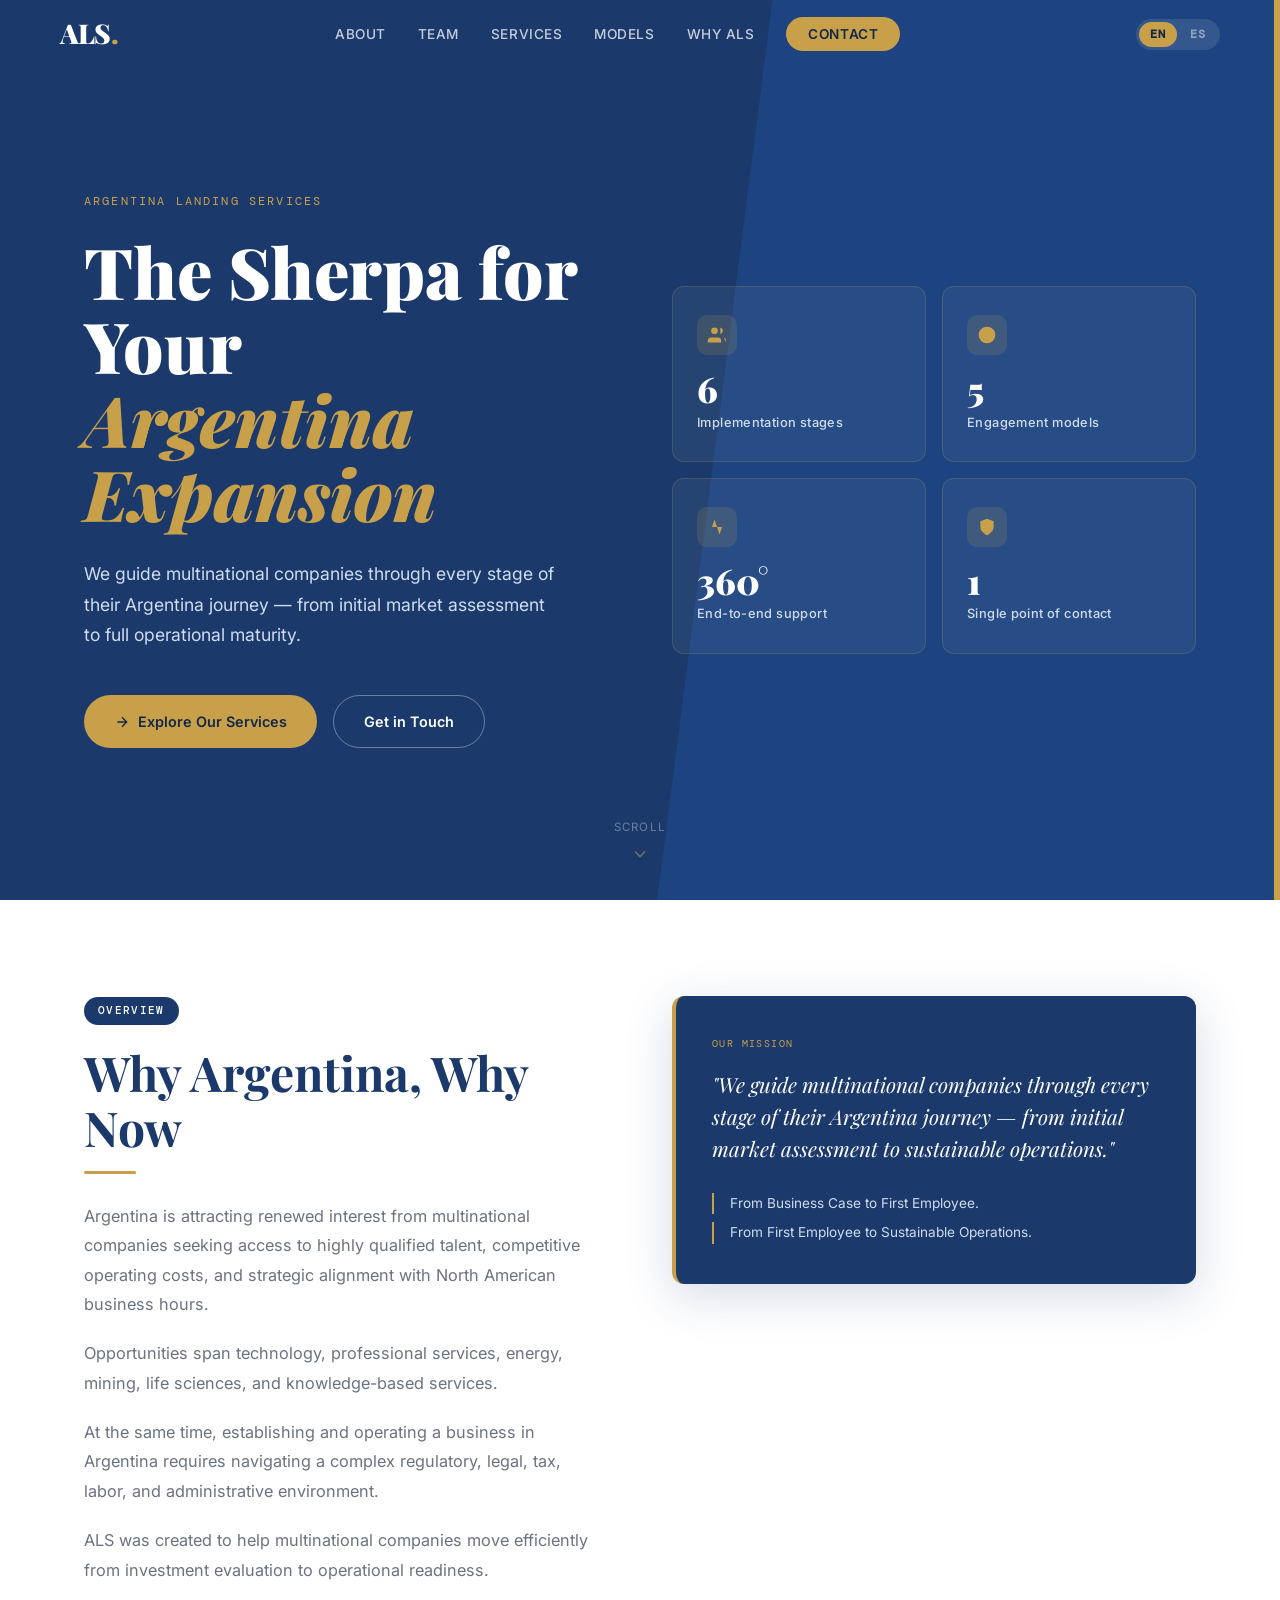
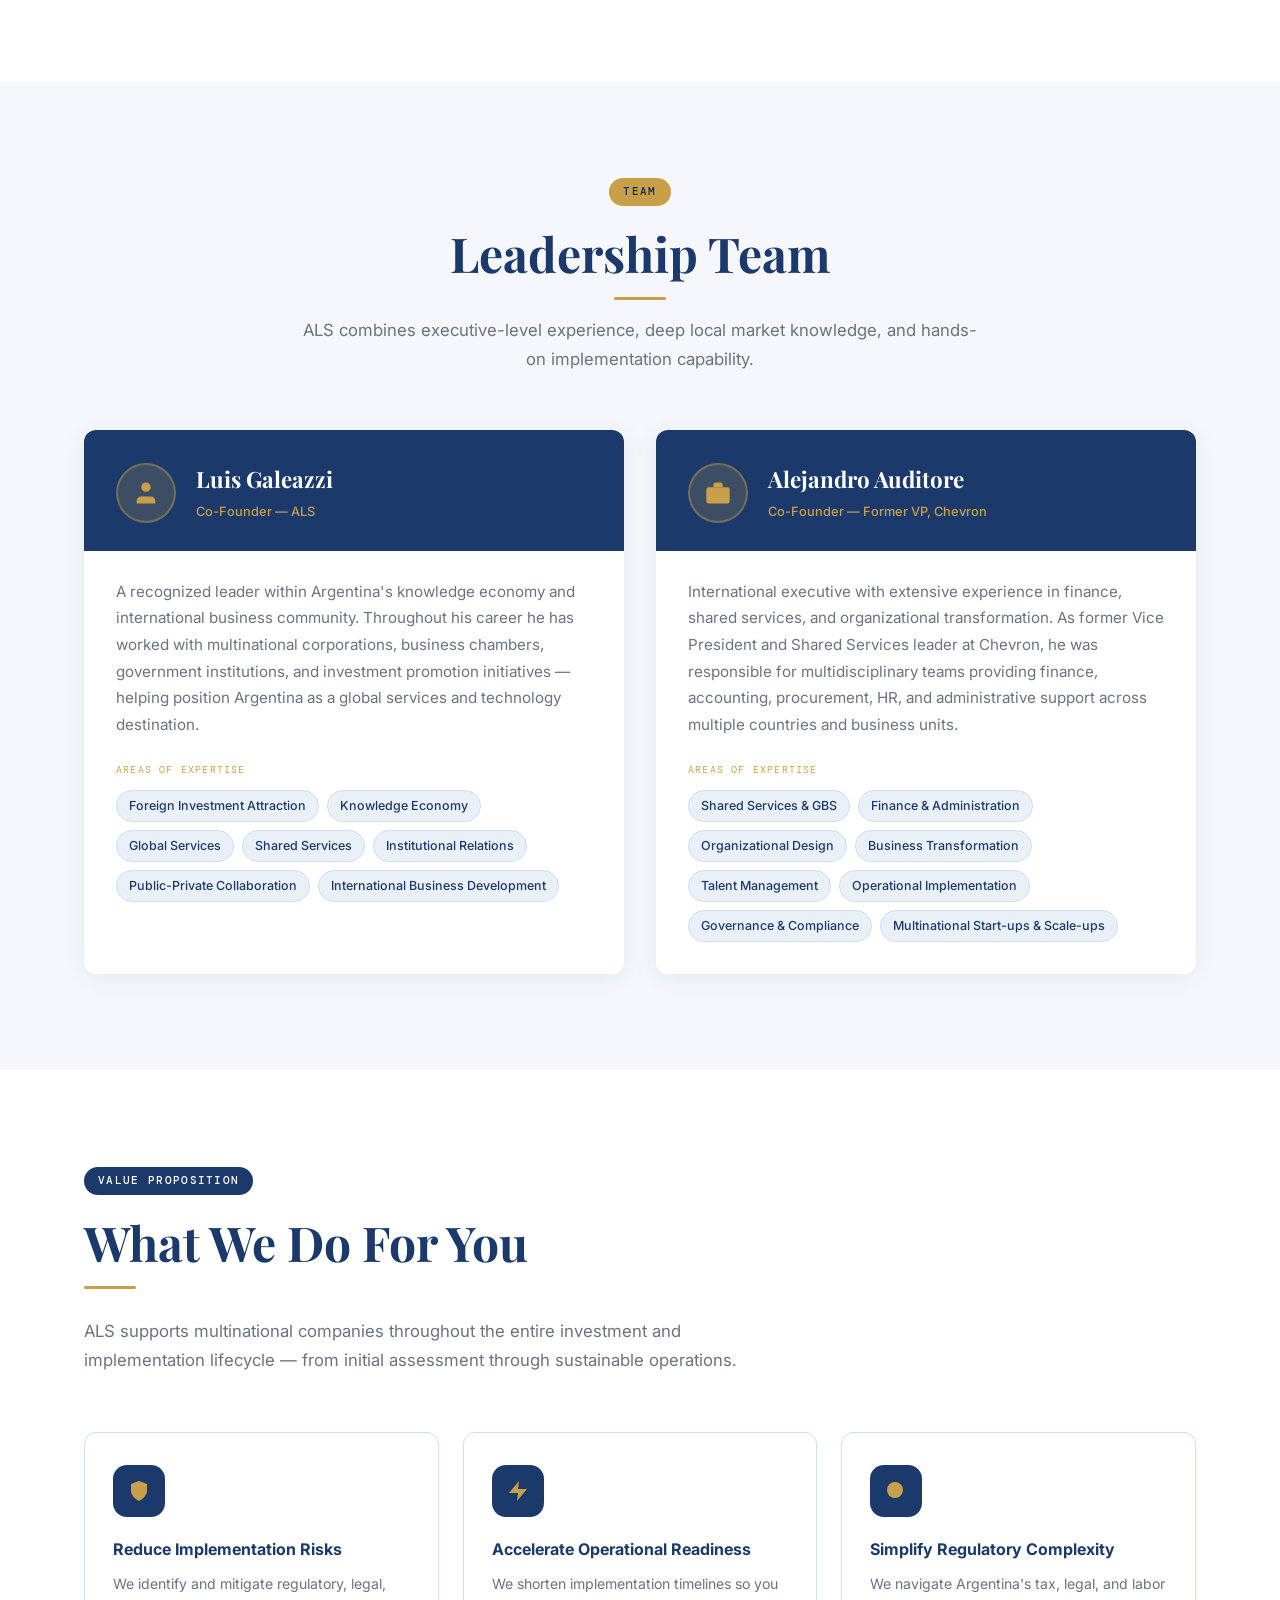
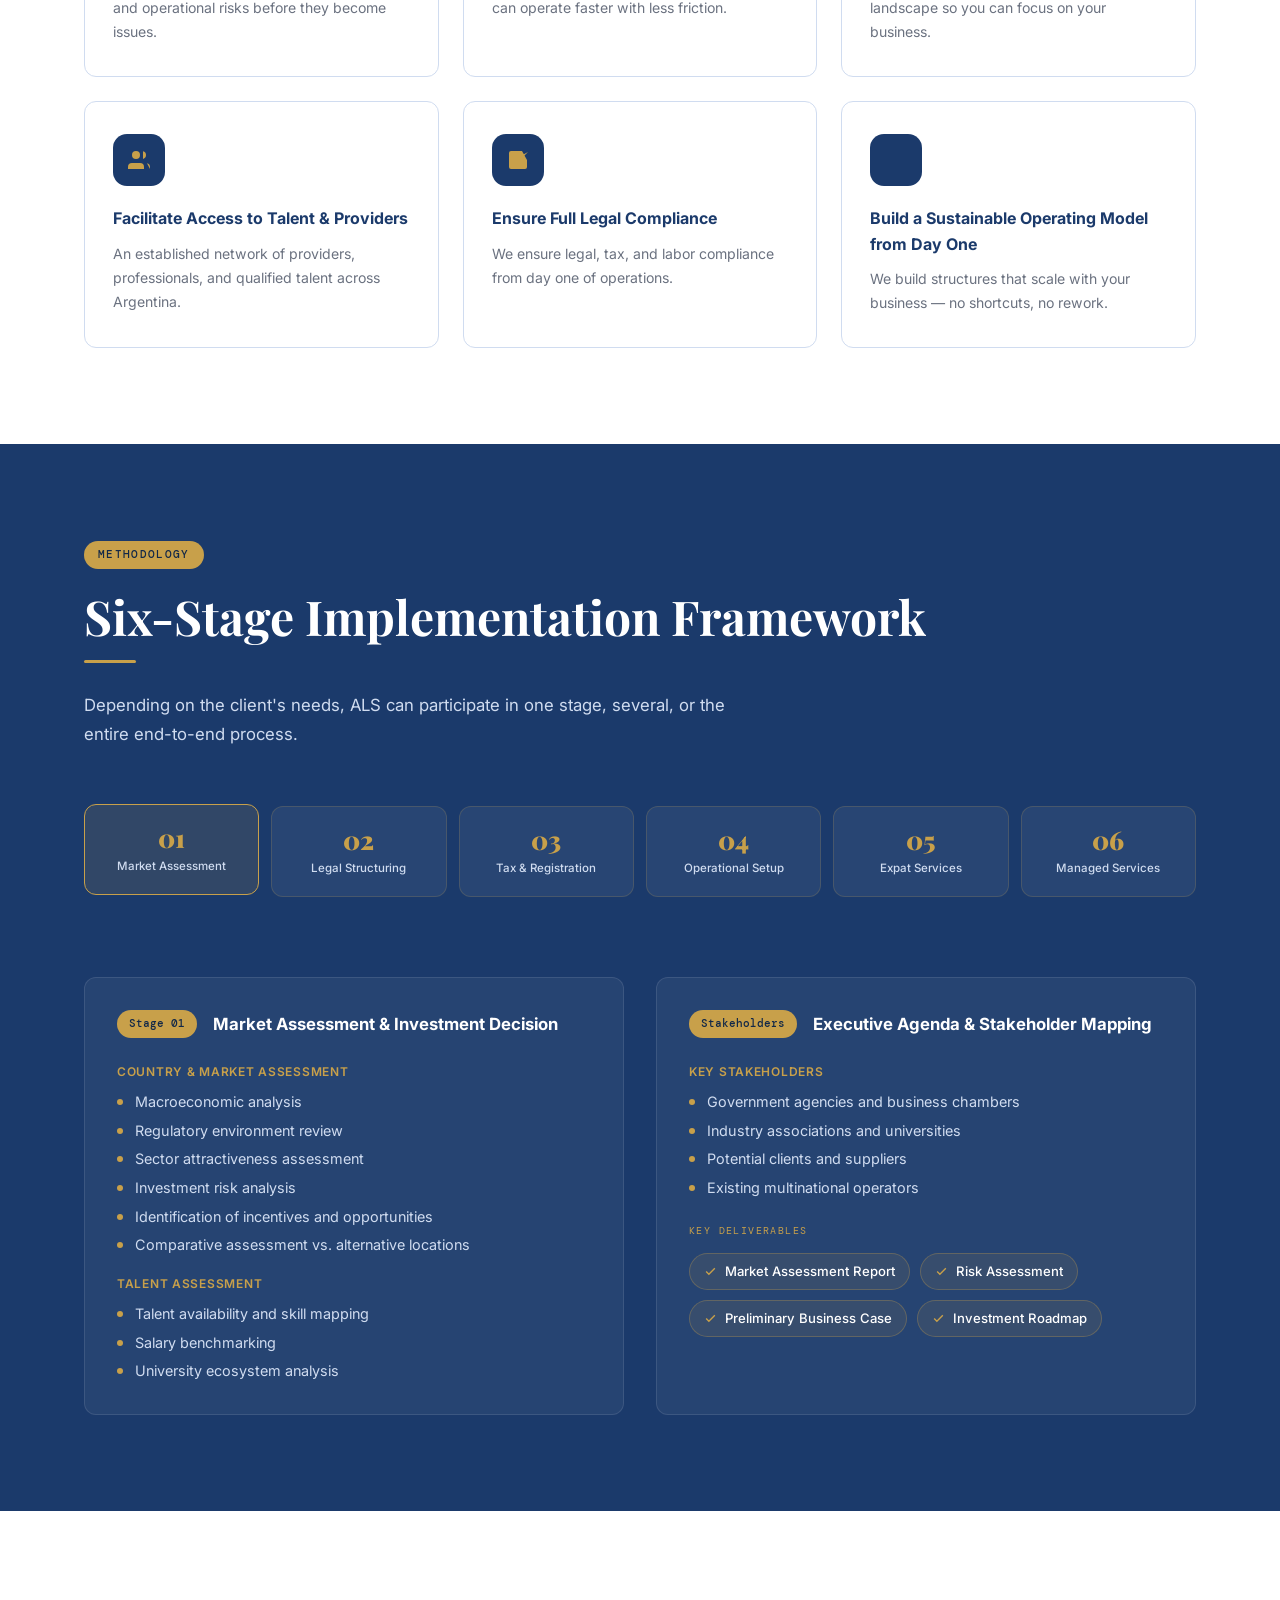
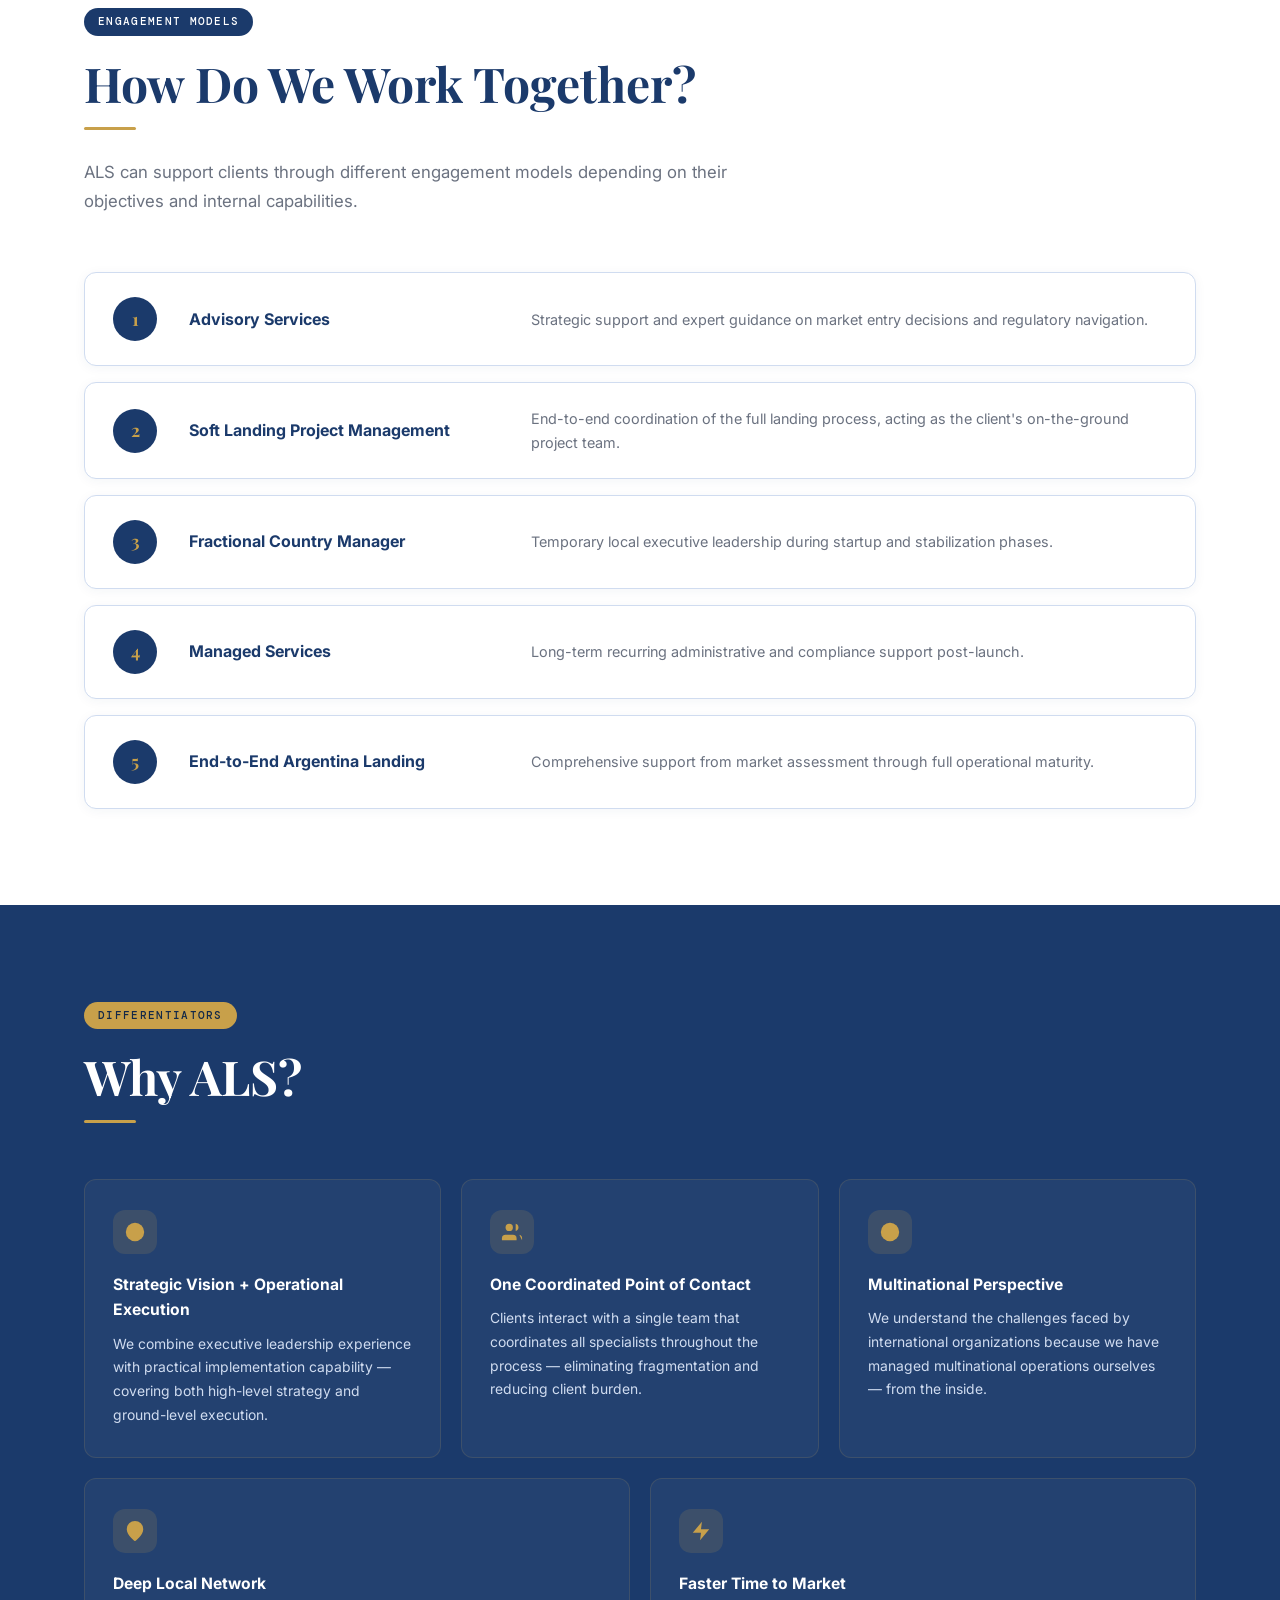
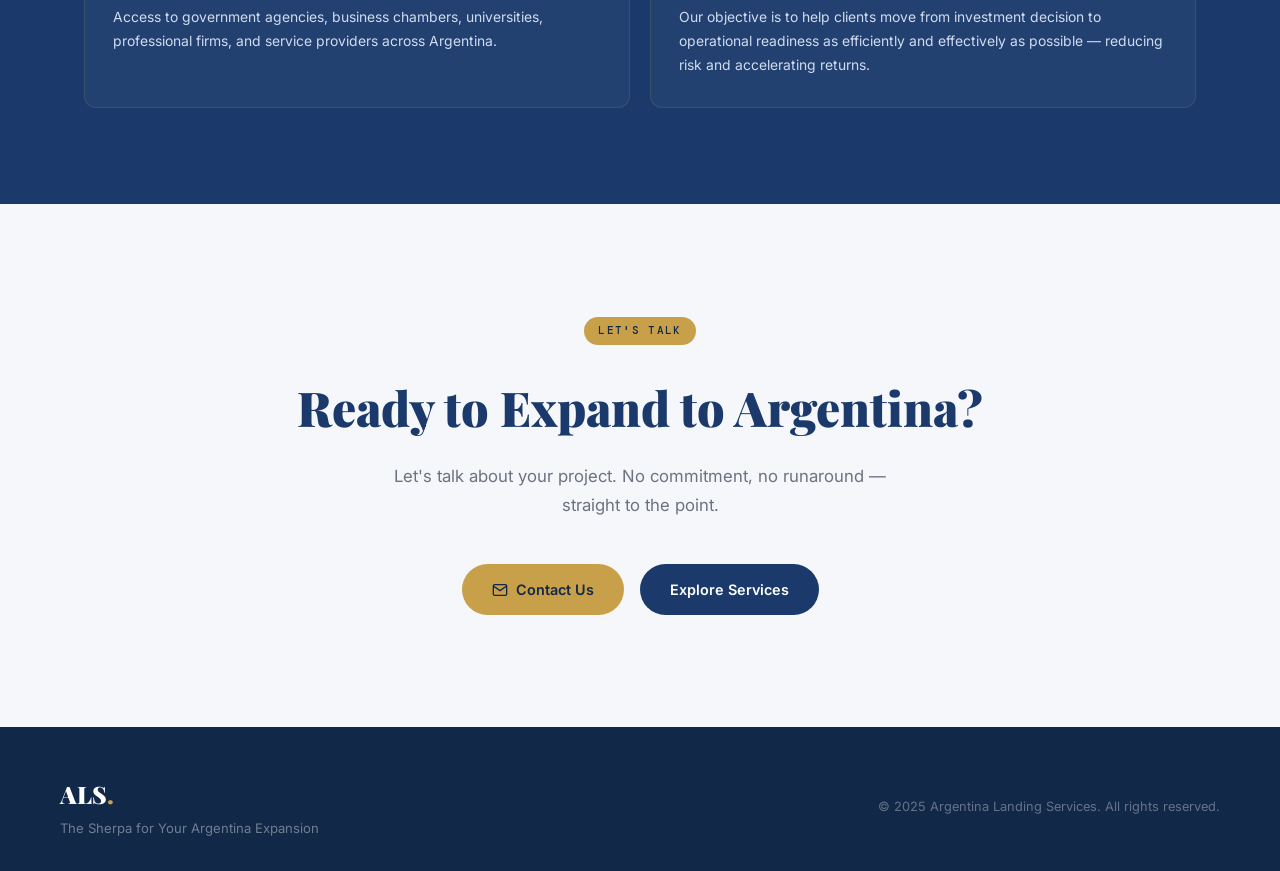
==== commit 0a18f0bd: "Add EN/ES language toggle with translations.js Single index.html with data-i18n attributes on every " ====
--- a/index.html
+++ b/index.html
@@ -139,6 +139,36 @@
 }
 .nav-cta:hover { background: var(--gold-l) !important; transform: translateY(-1px); }
 
+/* ── Language toggle ────────────────────────────────────────────────────── */
+.lang-toggle {
+  display: flex;
+  align-items: center;
+  gap: 2px;
+  background: rgba(255,255,255,.1);
+  border-radius: 100px;
+  padding: 3px;
+  margin-left: 20px;
+  flex-shrink: 0;
+}
+.lang-btn {
+  padding: 5px 11px;
+  border-radius: 100px;
+  font-size: .72rem;
+  font-weight: 600;
+  font-family: var(--ff-mono);
+  letter-spacing: .08em;
+  cursor: pointer;
+  border: none;
+  background: transparent;
+  color: rgba(255,255,255,.45);
+  transition: background var(--trans), color var(--trans);
+}
+.lang-btn.active {
+  background: var(--gold);
+  color: var(--navy-d);
+}
+.lang-btn:hover:not(.active) { color: rgba(255,255,255,.8); }
+
 .hamburger { display: none; flex-direction: column; gap: 5px; cursor: pointer; background: none; border: none; }
 .hamburger span { display: block; width: 24px; height: 2px; background: var(--white); border-radius: 2px; transition: var(--trans); }
 .mobile-menu {
@@ -168,8 +198,6 @@
   position: relative;
   overflow: hidden;
 }
-
-/* Geometric background accent */
 #hero::before {
   content: '';
   position: absolute;
@@ -187,7 +215,6 @@
   background: var(--gold);
   z-index: 1;
 }
-
 .hero-inner {
   position: relative; z-index: 2;
   display: grid;
@@ -196,8 +223,6 @@
   align-items: center;
   padding: 120px 0 80px;
 }
-
-.hero-left { }
 .hero-eyebrow {
   font-family: var(--ff-mono);
   font-size: 12px;
@@ -214,10 +239,7 @@
   line-height: 1.05;
   margin-bottom: 28px;
 }
-.hero-title em {
-  font-style: italic;
-  color: var(--gold);
-}
+.hero-title em { font-style: italic; color: var(--gold); }
 .hero-sub {
   font-size: 1.1rem;
   color: var(--mgray);
@@ -236,10 +258,7 @@
   transition: transform var(--trans), box-shadow var(--trans), background var(--trans);
   cursor: pointer;
 }
-.btn-primary {
-  background: var(--gold);
-  color: var(--navy-d);
-}
+.btn-primary { background: var(--gold); color: var(--navy-d); }
 .btn-primary:hover { background: var(--gold-l); transform: translateY(-2px); box-shadow: 0 8px 24px rgba(200,160,74,.35); }
 .btn-outline {
   background: transparent;
@@ -247,8 +266,6 @@
   border: 1.5px solid rgba(255,255,255,.35);
 }
 .btn-outline:hover { border-color: var(--gold); color: var(--gold); transform: translateY(-2px); }
-
-.hero-right { }
 .hero-stats {
   display: grid;
   grid-template-columns: 1fr 1fr;
@@ -279,8 +296,6 @@
   margin-bottom: 6px;
 }
 .stat-label { font-size: .8rem; color: var(--mgray); font-weight: 500; letter-spacing: .03em; }
-
-/* scroll indicator */
 .scroll-hint {
   position: absolute;
   bottom: 36px; left: 50%;
@@ -327,12 +342,7 @@
   color: var(--white);
   line-height: 1.55;
 }
-.summary-tagline {
-  margin-top: 28px;
-  display: flex;
-  flex-direction: column;
-  gap: 8px;
-}
+.summary-tagline { margin-top: 28px; display: flex; flex-direction: column; gap: 8px; }
 .summary-tagline span {
   font-size: .85rem;
   color: var(--mgray);
@@ -341,11 +351,7 @@
 }
 
 /* ── LEADERSHIP ─────────────────────────────────────────────────────────── */
-#team .team-grid {
-  display: grid;
-  grid-template-columns: 1fr 1fr;
-  gap: 32px;
-}
+#team .team-grid { display: grid; grid-template-columns: 1fr 1fr; gap: 32px; }
 .bio-card {
   background: var(--white);
   border-radius: var(--radius);
@@ -392,11 +398,7 @@
 }
 
 /* ── VALUE PROPOSITION ──────────────────────────────────────────────────── */
-#value .value-grid {
-  display: grid;
-  grid-template-columns: repeat(3, 1fr);
-  gap: 24px;
-}
+#value .value-grid { display: grid; grid-template-columns: repeat(3, 1fr); gap: 24px; }
 .value-card {
   background: var(--white);
   border-radius: var(--radius);
@@ -446,8 +448,7 @@
   cursor: pointer;
   transition: background var(--trans), border-color var(--trans), transform var(--trans);
 }
-.stage-pill.active,
-.stage-pill:hover {
+.stage-pill.active, .stage-pill:hover {
   background: rgba(200,160,74,.12);
   border-color: var(--gold);
   transform: translateY(-2px);
@@ -460,14 +461,7 @@
   line-height: 1;
   margin-bottom: 8px;
 }
-.stage-pill-title {
-  font-size: .72rem;
-  color: var(--mgray);
-  font-weight: 500;
-  line-height: 1.4;
-}
-
-/* Detail cards */
+.stage-pill-title { font-size: .72rem; color: var(--mgray); font-weight: 500; line-height: 1.4; }
 .stage-details { display: none; }
 .stage-details.active { display: grid; grid-template-columns: 1fr 1fr; gap: 32px; }
 .stage-detail-card {
@@ -476,10 +470,7 @@
   border-radius: var(--radius);
   padding: 32px;
 }
-.stage-detail-header {
-  display: flex; align-items: center; gap: 16px;
-  margin-bottom: 24px;
-}
+.stage-detail-header { display: flex; align-items: center; gap: 16px; margin-bottom: 24px; }
 .stage-detail-badge {
   background: var(--gold);
   color: var(--navy-d);
@@ -490,11 +481,7 @@
   border-radius: 100px;
   white-space: nowrap;
 }
-.stage-detail-title {
-  font-size: 1.05rem;
-  font-weight: 700;
-  color: var(--white);
-}
+.stage-detail-title { font-size: 1.05rem; font-weight: 700; color: var(--white); }
 .stage-section-label {
   font-size: .75rem;
   font-weight: 600;
@@ -518,12 +505,7 @@
   background: var(--gold);
   border-radius: 50%;
 }
-
-/* Deliverables */
-.deliverables-row {
-  grid-column: 1 / -1;
-  margin-top: 4px;
-}
+.deliverables-row { grid-column: 1 / -1; margin-top: 4px; }
 .deliverables-label {
   font-family: var(--ff-mono);
   font-size: 10px;
@@ -575,17 +557,8 @@
 
 /* ── WHY ALS ────────────────────────────────────────────────────────────── */
 #why { background: var(--navy); }
-.why-grid {
-  display: grid;
-  grid-template-columns: repeat(3, 1fr);
-  gap: 20px;
-  margin-bottom: 20px;
-}
-.why-grid-bottom {
-  display: grid;
-  grid-template-columns: 1fr 1fr;
-  gap: 20px;
-}
+.why-grid { display: grid; grid-template-columns: repeat(3, 1fr); gap: 20px; margin-bottom: 20px; }
+.why-grid-bottom { display: grid; grid-template-columns: 1fr 1fr; gap: 20px; }
 .why-card {
   background: rgba(255,255,255,.04);
   border: 1px solid rgba(200,160,74,.15);
@@ -606,11 +579,7 @@
 .why-card-desc  { font-size: .87rem; color: var(--mgray); line-height: 1.7; }
 
 /* ── CTA / CLOSING ──────────────────────────────────────────────────────── */
-#cta {
-  background: var(--lgray);
-  text-align: center;
-  padding: 112px 24px;
-}
+#cta { background: var(--lgray); text-align: center; padding: 112px 24px; }
 #cta .cta-title {
   font-family: var(--ff-display);
   font-size: clamp(2rem, 4vw, 3rem);
@@ -626,40 +595,24 @@
   line-height: 1.75;
 }
 #cta .cta-actions { display: flex; justify-content: center; gap: 16px; flex-wrap: wrap; }
-.btn-dark {
-  background: var(--navy);
-  color: var(--white);
-}
+.btn-dark { background: var(--navy); color: var(--white); }
 .btn-dark:hover { background: var(--navy-m); transform: translateY(-2px); box-shadow: 0 8px 24px rgba(27,58,107,.3); }
 
 /* ── FOOTER ─────────────────────────────────────────────────────────────── */
-footer {
-  background: var(--navy-d);
-  padding: 48px 24px 32px;
-}
+footer { background: var(--navy-d); padding: 48px 24px 32px; }
 .footer-inner {
   max-width: 1160px; margin: 0 auto;
   display: flex; align-items: center; justify-content: space-between;
   flex-wrap: wrap; gap: 16px;
 }
-.footer-logo {
-  font-family: var(--ff-display);
-  font-size: 1.5rem;
-  font-weight: 900;
-  color: var(--white);
-}
+.footer-logo { font-family: var(--ff-display); font-size: 1.5rem; font-weight: 900; color: var(--white); }
 .footer-logo span { color: var(--gold); }
 .footer-tagline { font-size: .82rem; color: rgba(255,255,255,.4); margin-top: 4px; }
 .footer-copy { font-size: .8rem; color: rgba(255,255,255,.35); }
 
 /* ── Scroll reveal ──────────────────────────────────────────────────────── */
-.reveal {
-  opacity: 0;
-  transform: translateY(28px);
-  transition: opacity .65s ease, transform .65s ease;
-}
+.reveal { opacity: 0; transform: translateY(28px); transition: opacity .65s ease, transform .65s ease; }
 .reveal.visible { opacity: 1; transform: none; }
-
 @media (prefers-reduced-motion: reduce) {
   .reveal { opacity: 1; transform: none; }
   *, *::before, *::after { animation: none !important; transition: none !important; }
@@ -699,25 +652,31 @@
   <div class="nav-inner">
     <a href="#" class="nav-logo">ALS<span>.</span></a>
     <ul class="nav-links">
-      <li><a href="#summary">About</a></li>
-      <li><a href="#team">Team</a></li>
-      <li><a href="#framework">Services</a></li>
-      <li><a href="#models">Models</a></li>
-      <li><a href="#why">Why ALS</a></li>
-      <li><a href="#cta" class="nav-cta">Contact</a></li>
+      <li><a href="#summary" data-i18n="nav-about">About</a></li>
+      <li><a href="#team"    data-i18n="nav-team">Team</a></li>
+      <li><a href="#framework" data-i18n="nav-services">Services</a></li>
+      <li><a href="#models"  data-i18n="nav-models">Models</a></li>
+      <li><a href="#why"     data-i18n="nav-why">Why ALS</a></li>
+      <li><a href="#cta" class="nav-cta" data-i18n="nav-contact">Contact</a></li>
     </ul>
-    <button class="hamburger" id="hamburger" aria-label="Menu">
-      <span></span><span></span><span></span>
-    </button>
+    <div style="display:flex;align-items:center;gap:12px">
+      <div class="lang-toggle" role="group" aria-label="Language">
+        <button class="lang-btn active" id="btn-en" onclick="setLang('en')">EN</button>
+        <button class="lang-btn"        id="btn-es" onclick="setLang('es')">ES</button>
+      </div>
+      <button class="hamburger" id="hamburger" aria-label="Menu">
+        <span></span><span></span><span></span>
+      </button>
+    </div>
   </div>
 </nav>
 <div class="mobile-menu" id="mobileMenu">
-  <a href="#summary" onclick="closeMobile()">About</a>
-  <a href="#team" onclick="closeMobile()">Team</a>
-  <a href="#framework" onclick="closeMobile()">Services</a>
-  <a href="#models" onclick="closeMobile()">Models</a>
-  <a href="#why" onclick="closeMobile()">Why ALS</a>
-  <a href="#cta" onclick="closeMobile()">Contact</a>
+  <a href="#summary"    onclick="closeMobile()" data-i18n="nav-about">About</a>
+  <a href="#team"       onclick="closeMobile()" data-i18n="nav-team">Team</a>
+  <a href="#framework"  onclick="closeMobile()" data-i18n="nav-services">Services</a>
+  <a href="#models"     onclick="closeMobile()" data-i18n="nav-models">Models</a>
+  <a href="#why"        onclick="closeMobile()" data-i18n="nav-why">Why ALS</a>
+  <a href="#cta"        onclick="closeMobile()" data-i18n="nav-contact">Contact</a>
 </div>
 
 <!-- HERO -->
@@ -725,58 +684,45 @@
   <div class="container">
     <div class="hero-inner">
       <div class="hero-left reveal">
-        <p class="hero-eyebrow">Argentina Landing Services</p>
-        <h1 class="hero-title">
-          The Sherpa for Your<br/>
-          <em>Argentina Expansion</em>
-        </h1>
-        <p class="hero-sub">
-          We guide multinational companies through every stage of their Argentina journey — from initial market assessment to full operational maturity.
-        </p>
+        <p class="hero-eyebrow" data-i18n="hero-eyebrow">Argentina Landing Services</p>
+        <h1 class="hero-title" data-i18n="hero-title">The Sherpa for Your<br/><em>Argentina Expansion</em></h1>
+        <p class="hero-sub" data-i18n="hero-sub">We guide multinational companies through every stage of their Argentina journey — from initial market assessment to full operational maturity.</p>
         <div class="hero-actions">
           <a href="#framework" class="btn btn-primary">
             <svg width="16" height="16" fill="none" stroke="currentColor" stroke-width="2" viewBox="0 0 24 24"><path d="M5 12h14M12 5l7 7-7 7"/></svg>
-            Explore Our Services
+            <span data-i18n="hero-btn-primary">Explore Our Services</span>
           </a>
-          <a href="#cta" class="btn btn-outline">Get in Touch</a>
+          <a href="#cta" class="btn btn-outline" data-i18n="hero-btn-outline">Get in Touch</a>
         </div>
       </div>
       <div class="hero-right reveal" style="transition-delay:.15s">
         <div class="hero-stats">
           <div class="stat-card">
-            <div class="stat-icon">
-              <svg viewBox="0 0 24 24"><path d="M17 21v-2a4 4 0 0 0-4-4H5a4 4 0 0 0-4 4v2"/><circle cx="9" cy="7" r="4"/><path d="M23 21v-2a4 4 0 0 0-3-3.87"/><path d="M16 3.13a4 4 0 0 1 0 7.75"/></svg>
-            </div>
+            <div class="stat-icon"><svg viewBox="0 0 24 24"><path d="M17 21v-2a4 4 0 0 0-4-4H5a4 4 0 0 0-4 4v2"/><circle cx="9" cy="7" r="4"/><path d="M23 21v-2a4 4 0 0 0-3-3.87"/><path d="M16 3.13a4 4 0 0 1 0 7.75"/></svg></div>
             <div class="stat-number">6</div>
-            <div class="stat-label">Implementation stages</div>
+            <div class="stat-label" data-i18n="stat-label-1">Implementation stages</div>
           </div>
           <div class="stat-card">
-            <div class="stat-icon">
-              <svg viewBox="0 0 24 24"><circle cx="12" cy="12" r="10"/><line x1="2" y1="12" x2="22" y2="12"/><path d="M12 2a15.3 15.3 0 0 1 4 10 15.3 15.3 0 0 1-4 10 15.3 15.3 0 0 1-4-10 15.3 15.3 0 0 1 4-10z"/></svg>
-            </div>
+            <div class="stat-icon"><svg viewBox="0 0 24 24"><circle cx="12" cy="12" r="10"/><line x1="2" y1="12" x2="22" y2="12"/><path d="M12 2a15.3 15.3 0 0 1 4 10 15.3 15.3 0 0 1-4 10 15.3 15.3 0 0 1-4-10 15.3 15.3 0 0 1 4-10z"/></svg></div>
             <div class="stat-number">5</div>
-            <div class="stat-label">Models de engagement</div>
+            <div class="stat-label" data-i18n="stat-label-2">Engagement models</div>
           </div>
           <div class="stat-card">
-            <div class="stat-icon">
-              <svg viewBox="0 0 24 24"><polyline points="22 12 18 12 15 21 9 3 6 12 2 12"/></svg>
-            </div>
+            <div class="stat-icon"><svg viewBox="0 0 24 24"><polyline points="22 12 18 12 15 21 9 3 6 12 2 12"/></svg></div>
             <div class="stat-number">360°</div>
-            <div class="stat-label">End-to-end support</div>
+            <div class="stat-label" data-i18n="stat-label-3">End-to-end support</div>
           </div>
           <div class="stat-card">
-            <div class="stat-icon">
-              <svg viewBox="0 0 24 24"><path d="M12 22s8-4 8-10V5l-8-3-8 3v7c0 6 8 10 8 10z"/></svg>
-            </div>
+            <div class="stat-icon"><svg viewBox="0 0 24 24"><path d="M12 22s8-4 8-10V5l-8-3-8 3v7c0 6 8 10 8 10z"/></svg></div>
             <div class="stat-number">1</div>
-            <div class="stat-label">Single point of contact</div>
+            <div class="stat-label" data-i18n="stat-label-4">Single point of contact</div>
           </div>
         </div>
       </div>
     </div>
   </div>
   <div class="scroll-hint">
-    <span>scroll</span>
+    <span data-i18n="scroll-hint">scroll</span>
     <svg viewBox="0 0 24 24"><polyline points="6 9 12 15 18 9"/></svg>
   </div>
 </section>
@@ -786,23 +732,23 @@
   <div class="container">
     <div class="summary-grid">
       <div class="reveal">
-        <span class="tag tag-navy">Overview</span>
-        <h2 class="section-title dark">Why Argentina, Why Now</h2>
+        <span class="tag tag-navy" data-i18n="summary-tag">Overview</span>
+        <h2 class="section-title dark" data-i18n="summary-title">Why Argentina, Why Now</h2>
         <div class="gold-rule"></div>
         <div class="summary-paras">
-          <p>Argentina is attracting renewed interest from multinational companies seeking access to highly qualified talent, competitive operating costs, and strategic alignment with North American business hours.</p>
-          <p>Opportunities span technology, professional services, energy, mining, life sciences, and knowledge-based services.</p>
-          <p>At the same time, establishing and operating a business in Argentina requires navigating a complex regulatory, legal, tax, labor, and administrative environment.</p>
-          <p>ALS was created to help multinational companies move efficiently from investment evaluation to operational readiness.</p>
+          <p data-i18n="summary-p1">Argentina is attracting renewed interest from multinational companies seeking access to highly qualified talent, competitive operating costs, and strategic alignment with North American business hours.</p>
+          <p data-i18n="summary-p2">Opportunities span technology, professional services, energy, mining, life sciences, and knowledge-based services.</p>
+          <p data-i18n="summary-p3">At the same time, establishing and operating a business in Argentina requires navigating a complex regulatory, legal, tax, labor, and administrative environment.</p>
+          <p data-i18n="summary-p4">ALS was created to help multinational companies move efficiently from investment evaluation to operational readiness.</p>
         </div>
       </div>
       <div class="reveal" style="transition-delay:.15s">
         <div class="summary-card">
-          <div class="summary-card-label">Our Mission</div>
-          <blockquote>"We guide multinational companies through every stage of their Argentina journey — from initial market assessment to sustainable operations."</blockquote>
+          <div class="summary-card-label" data-i18n="summary-card-label">Our Mission</div>
+          <blockquote data-i18n="summary-blockquote">"We guide multinational companies through every stage of their Argentina journey — from initial market assessment to sustainable operations."</blockquote>
           <div class="summary-tagline">
-            <span>From Business Case to First Employee.</span>
-            <span>From First Employee to Sustainable Operations.</span>
+            <span data-i18n="summary-tagline-1">From Business Case to First Employee.</span>
+            <span data-i18n="summary-tagline-2">From First Employee to Sustainable Operations.</span>
           </div>
         </div>
       </div>
@@ -814,62 +760,56 @@
 <section id="team" class="section section-alt">
   <div class="container">
     <div style="text-align:center;margin-bottom:56px" class="reveal">
-      <span class="tag tag-gold">Team</span>
-      <h2 class="section-title dark">Leadership Team</h2>
+      <span class="tag tag-gold" data-i18n="team-tag">Team</span>
+      <h2 class="section-title dark" data-i18n="team-title">Leadership Team</h2>
       <div class="gold-rule" style="margin:0 auto 0"></div>
-      <p class="section-lead" style="margin:16px auto 0;text-align:center">
-        ALS combines executive-level experience, deep local market knowledge, and hands-on implementation capability.
-      </p>
+      <p class="section-lead" style="margin:16px auto 0;text-align:center" data-i18n="team-lead">ALS combines executive-level experience, deep local market knowledge, and hands-on implementation capability.</p>
     </div>
     <div class="team-grid">
       <!-- Luis -->
       <div class="bio-card reveal">
         <div class="bio-header">
-          <div class="bio-avatar">
-            <svg viewBox="0 0 24 24"><path d="M20 21v-2a4 4 0 0 0-4-4H8a4 4 0 0 0-4 4v2"/><circle cx="12" cy="7" r="4"/></svg>
-          </div>
+          <div class="bio-avatar"><svg viewBox="0 0 24 24"><path d="M20 21v-2a4 4 0 0 0-4-4H8a4 4 0 0 0-4 4v2"/><circle cx="12" cy="7" r="4"/></svg></div>
           <div>
             <div class="bio-name">Luis Galeazzi</div>
-            <div class="bio-role">Co-Founder — ALS</div>
+            <div class="bio-role" data-i18n="luis-role">Co-Founder — ALS</div>
           </div>
         </div>
         <div class="bio-body">
-          <p class="bio-desc">A recognized leader within Argentina's knowledge economy and international business community. Throughout his career he has worked with multinational corporations, business chambers, government institutions, and investment promotion initiatives — helping position Argentina as a global services and technology destination.</p>
-          <div class="expertise-label">Areas of Expertise</div>
+          <p class="bio-desc" data-i18n="luis-desc">A recognized leader within Argentina's knowledge economy and international business community. Throughout his career he has worked with multinational corporations, business chambers, government institutions, and investment promotion initiatives — helping position Argentina as a global services and technology destination.</p>
+          <div class="expertise-label" data-i18n="luis-expertise-label">Areas of Expertise</div>
           <div class="expertise-pills">
-            <span class="pill">Foreign Investment Attraction</span>
-            <span class="pill">Knowledge Economy</span>
-            <span class="pill">Services Globales</span>
-            <span class="pill">Services Compartidos</span>
-            <span class="pill">Institutional Relations</span>
-            <span class="pill">Public-Private Collaboration</span>
-            <span class="pill">International Business Development</span>
+            <span class="pill" data-i18n="luis-pill-1">Foreign Investment Attraction</span>
+            <span class="pill" data-i18n="luis-pill-2">Knowledge Economy</span>
+            <span class="pill" data-i18n="luis-pill-3">Global Services</span>
+            <span class="pill" data-i18n="luis-pill-4">Shared Services</span>
+            <span class="pill" data-i18n="luis-pill-5">Institutional Relations</span>
+            <span class="pill" data-i18n="luis-pill-6">Public-Private Collaboration</span>
+            <span class="pill" data-i18n="luis-pill-7">International Business Development</span>
           </div>
         </div>
       </div>
       <!-- Alejandro -->
       <div class="bio-card reveal" style="transition-delay:.1s">
         <div class="bio-header">
-          <div class="bio-avatar">
-            <svg viewBox="0 0 24 24"><rect x="2" y="7" width="20" height="14" rx="2"/><path d="M16 7V5a2 2 0 0 0-2-2h-4a2 2 0 0 0-2 2v2"/></svg>
-          </div>
+          <div class="bio-avatar"><svg viewBox="0 0 24 24"><rect x="2" y="7" width="20" height="14" rx="2"/><path d="M16 7V5a2 2 0 0 0-2-2h-4a2 2 0 0 0-2 2v2"/></svg></div>
           <div>
             <div class="bio-name">Alejandro Auditore</div>
-            <div class="bio-role">Co-Founder — Former VP, Chevron</div>
+            <div class="bio-role" data-i18n="alejandro-role">Co-Founder — Former VP, Chevron</div>
           </div>
         </div>
         <div class="bio-body">
-          <p class="bio-desc">International executive with extensive experience in finance, shared services, and organizational transformation. As former Vice President and Shared Services leader at Chevron, he was responsible for multidisciplinary teams providing finance, accounting, procurement, HR, and administrative support across multiple countries and business units.</p>
-          <div class="expertise-label">Areas of Expertise</div>
+          <p class="bio-desc" data-i18n="alejandro-desc">International executive with extensive experience in finance, shared services, and organizational transformation. As former Vice President and Shared Services leader at Chevron, he was responsible for multidisciplinary teams providing finance, accounting, procurement, HR, and administrative support across multiple countries and business units.</p>
+          <div class="expertise-label" data-i18n="alejandro-expertise-label">Areas of Expertise</div>
           <div class="expertise-pills">
-            <span class="pill">Shared Services & GBS</span>
-            <span class="pill">Finance & Administration</span>
-            <span class="pill">Organizational Design</span>
-            <span class="pill">Business Transformation</span>
-            <span class="pill">Talent Management</span>
-            <span class="pill">Operational Implementation</span>
-            <span class="pill">Governance & Compliance</span>
-            <span class="pill">Multinational Start-ups & Scale-ups</span>
+            <span class="pill" data-i18n="alejandro-pill-1">Shared Services & GBS</span>
+            <span class="pill" data-i18n="alejandro-pill-2">Finance & Administration</span>
+            <span class="pill" data-i18n="alejandro-pill-3">Organizational Design</span>
+            <span class="pill" data-i18n="alejandro-pill-4">Business Transformation</span>
+            <span class="pill" data-i18n="alejandro-pill-5">Talent Management</span>
+            <span class="pill" data-i18n="alejandro-pill-6">Operational Implementation</span>
+            <span class="pill" data-i18n="alejandro-pill-7">Governance & Compliance</span>
+            <span class="pill" data-i18n="alejandro-pill-8">Multinational Start-ups & Scale-ups</span>
           </div>
         </div>
       </div>
@@ -881,53 +821,41 @@
 <section id="value" class="section">
   <div class="container">
     <div class="reveal" style="margin-bottom:56px">
-      <span class="tag tag-navy">Value Proposition</span>
-      <h2 class="section-title dark">What We Do For You</h2>
+      <span class="tag tag-navy" data-i18n="value-tag">Value Proposition</span>
+      <h2 class="section-title dark" data-i18n="value-title">What We Do For You</h2>
       <div class="gold-rule"></div>
-      <p class="section-lead">ALS supports multinational companies throughout the entire investment and implementation lifecycle — from initial assessment through sustainable operations.</p>
+      <p class="section-lead" data-i18n="value-lead">ALS supports multinational companies throughout the entire investment and implementation lifecycle — from initial assessment through sustainable operations.</p>
     </div>
     <div class="value-grid">
       <div class="value-card reveal">
-        <div class="value-icon">
-          <svg viewBox="0 0 24 24"><path d="M12 22s8-4 8-10V5l-8-3-8 3v7c0 6 8 10 8 10z"/></svg>
-        </div>
-        <div class="value-title">Reduce Implementation Risks</div>
-        <div class="value-desc">We identify and mitigate regulatory, legal, and operational risks before they become issues.</div>
+        <div class="value-icon"><svg viewBox="0 0 24 24"><path d="M12 22s8-4 8-10V5l-8-3-8 3v7c0 6 8 10 8 10z"/></svg></div>
+        <div class="value-title" data-i18n="value-1-title">Reduce Implementation Risks</div>
+        <div class="value-desc"  data-i18n="value-1-desc">We identify and mitigate regulatory, legal, and operational risks before they become issues.</div>
       </div>
       <div class="value-card reveal" style="transition-delay:.07s">
-        <div class="value-icon">
-          <svg viewBox="0 0 24 24"><polygon points="13 2 3 14 12 14 11 22 21 10 12 10 13 2"/></svg>
-        </div>
-        <div class="value-title">Accelerate Operational Readiness</div>
-        <div class="value-desc">We shorten implementation timelines so you can operate faster with less friction.</div>
+        <div class="value-icon"><svg viewBox="0 0 24 24"><polygon points="13 2 3 14 12 14 11 22 21 10 12 10 13 2"/></svg></div>
+        <div class="value-title" data-i18n="value-2-title">Accelerate Operational Readiness</div>
+        <div class="value-desc"  data-i18n="value-2-desc">We shorten implementation timelines so you can operate faster with less friction.</div>
       </div>
       <div class="value-card reveal" style="transition-delay:.14s">
-        <div class="value-icon">
-          <svg viewBox="0 0 24 24"><circle cx="11" cy="11" r="8"/><line x1="21" y1="21" x2="16.65" y2="16.65"/></svg>
-        </div>
-        <div class="value-title">Simplify Regulatory Complexity</div>
-        <div class="value-desc">We navigate Argentina's tax, legal, and labor landscape so you can focus on your business.</div>
+        <div class="value-icon"><svg viewBox="0 0 24 24"><circle cx="11" cy="11" r="8"/><line x1="21" y1="21" x2="16.65" y2="16.65"/></svg></div>
+        <div class="value-title" data-i18n="value-3-title">Simplify Regulatory Complexity</div>
+        <div class="value-desc"  data-i18n="value-3-desc">We navigate Argentina's tax, legal, and labor landscape so you can focus on your business.</div>
       </div>
       <div class="value-card reveal" style="transition-delay:.07s">
-        <div class="value-icon">
-          <svg viewBox="0 0 24 24"><path d="M17 21v-2a4 4 0 0 0-4-4H5a4 4 0 0 0-4 4v2"/><circle cx="9" cy="7" r="4"/><path d="M23 21v-2a4 4 0 0 0-3-3.87"/><path d="M16 3.13a4 4 0 0 1 0 7.75"/></svg>
-        </div>
-        <div class="value-title">Facilitate Access to Talent & Providers</div>
-        <div class="value-desc">An established network of providers, professionals, and qualified talent across Argentina.</div>
+        <div class="value-icon"><svg viewBox="0 0 24 24"><path d="M17 21v-2a4 4 0 0 0-4-4H5a4 4 0 0 0-4 4v2"/><circle cx="9" cy="7" r="4"/><path d="M23 21v-2a4 4 0 0 0-3-3.87"/><path d="M16 3.13a4 4 0 0 1 0 7.75"/></svg></div>
+        <div class="value-title" data-i18n="value-4-title">Facilitate Access to Talent & Providers</div>
+        <div class="value-desc"  data-i18n="value-4-desc">An established network of providers, professionals, and qualified talent across Argentina.</div>
       </div>
       <div class="value-card reveal" style="transition-delay:.14s">
-        <div class="value-icon">
-          <svg viewBox="0 0 24 24"><polyline points="9 11 12 14 22 4"/><path d="M21 12v7a2 2 0 0 1-2 2H5a2 2 0 0 1-2-2V5a2 2 0 0 1 2-2h11"/></svg>
-        </div>
-        <div class="value-title">Ensure Full Legal Compliance</div>
-        <div class="value-desc">We ensure legal, tax, and labor compliance from day one of operations.</div>
+        <div class="value-icon"><svg viewBox="0 0 24 24"><polyline points="9 11 12 14 22 4"/><path d="M21 12v7a2 2 0 0 1-2 2H5a2 2 0 0 1-2-2V5a2 2 0 0 1 2-2h11"/></svg></div>
+        <div class="value-title" data-i18n="value-5-title">Ensure Full Legal Compliance</div>
+        <div class="value-desc"  data-i18n="value-5-desc">We ensure legal, tax, and labor compliance from day one of operations.</div>
       </div>
       <div class="value-card reveal" style="transition-delay:.21s">
-        <div class="value-icon">
-          <svg viewBox="0 0 24 24"><line x1="12" y1="20" x2="12" y2="10"/><line x1="18" y1="20" x2="18" y2="4"/><line x1="6" y1="20" x2="6" y2="16"/></svg>
-        </div>
-        <div class="value-title">Build a Sustainable Operating Model from Day One</div>
-        <div class="value-desc">We build structures that scale with your business — no shortcuts, no rework.</div>
+        <div class="value-icon"><svg viewBox="0 0 24 24"><line x1="12" y1="20" x2="12" y2="10"/><line x1="18" y1="20" x2="18" y2="4"/><line x1="6" y1="20" x2="6" y2="16"/></svg></div>
+        <div class="value-title" data-i18n="value-6-title">Build a Sustainable Operating Model from Day One</div>
+        <div class="value-desc"  data-i18n="value-6-desc">We build structures that scale with your business — no shortcuts, no rework.</div>
       </div>
     </div>
   </div>
@@ -937,37 +865,36 @@
 <section id="framework" class="section section-dark">
   <div class="container">
     <div class="reveal" style="margin-bottom:48px">
-      <span class="tag tag-gold">Methodology</span>
-      <h2 class="section-title light">Six-Stage Implementation Framework</h2>
+      <span class="tag tag-gold" data-i18n="framework-tag">Methodology</span>
+      <h2 class="section-title light" data-i18n="framework-title">Six-Stage Implementation Framework</h2>
       <div class="gold-rule"></div>
-      <p class="section-lead light">Depending on the client's needs, ALS can participate in one stage, several, or the entire end-to-end process.</p>
-    </div>
-
-    <!-- Stage pills -->
+      <p class="section-lead light" data-i18n="framework-lead">Depending on the client's needs, ALS can participate in one stage, several, or the entire end-to-end process.</p>
+    </div>
+
     <div class="stages-overview reveal">
       <div class="stage-pill active" onclick="showStage(0)">
         <div class="stage-num">01</div>
-        <div class="stage-pill-title">Market Assessment</div>
+        <div class="stage-pill-title" data-i18n="stage-pill-1">Market Assessment</div>
       </div>
       <div class="stage-pill" onclick="showStage(1)">
         <div class="stage-num">02</div>
-        <div class="stage-pill-title">Legal Structuring</div>
+        <div class="stage-pill-title" data-i18n="stage-pill-2">Legal Structuring</div>
       </div>
       <div class="stage-pill" onclick="showStage(2)">
         <div class="stage-num">03</div>
-        <div class="stage-pill-title">Tax & Registration</div>
+        <div class="stage-pill-title" data-i18n="stage-pill-3">Tax & Registration</div>
       </div>
       <div class="stage-pill" onclick="showStage(3)">
         <div class="stage-num">04</div>
-        <div class="stage-pill-title">Operational Setup</div>
+        <div class="stage-pill-title" data-i18n="stage-pill-4">Operational Setup</div>
       </div>
       <div class="stage-pill" onclick="showStage(4)">
         <div class="stage-num">05</div>
-        <div class="stage-pill-title">Services Expatriados</div>
+        <div class="stage-pill-title" data-i18n="stage-pill-5">Expat Services</div>
       </div>
       <div class="stage-pill" onclick="showStage(5)">
         <div class="stage-num">06</div>
-        <div class="stage-pill-title">Managed Services</div>
+        <div class="stage-pill-title" data-i18n="stage-pill-6">Managed Services</div>
       </div>
     </div>
 
@@ -975,44 +902,44 @@
     <div class="stage-details active" id="stage-0">
       <div class="stage-detail-card">
         <div class="stage-detail-header">
-          <span class="stage-detail-badge">Stage 01</span>
-          <span class="stage-detail-title">Market Assessment & Investment Decision</span>
-        </div>
-        <div class="stage-section-label">Country & Market Assessment</div>
-        <ul class="stage-list">
-          <li>Macroeconomic analysis</li>
-          <li>Regulatory environment review</li>
-          <li>Sector attractiveness assessment</li>
-          <li>Investment risk analysis</li>
-          <li>Identification of incentives and opportunities</li>
-          <li>Comparative assessment vs. alternative locations</li>
-        </ul>
-        <div class="stage-section-label">Talent Assessment</div>
-        <ul class="stage-list">
-          <li>Talent availability and skill mapping</li>
-          <li>Salary benchmarking</li>
-          <li>University ecosystem analysis</li>
+          <span class="stage-detail-badge" data-i18n="s1-badge">Stage 01</span>
+          <span class="stage-detail-title" data-i18n="s1-title">Market Assessment & Investment Decision</span>
+        </div>
+        <div class="stage-section-label" data-i18n="s1-label-1">Country & Market Assessment</div>
+        <ul class="stage-list">
+          <li data-i18n="s1-li-1">Macroeconomic analysis</li>
+          <li data-i18n="s1-li-2">Regulatory environment review</li>
+          <li data-i18n="s1-li-3">Sector attractiveness assessment</li>
+          <li data-i18n="s1-li-4">Investment risk analysis</li>
+          <li data-i18n="s1-li-5">Identification of incentives and opportunities</li>
+          <li data-i18n="s1-li-6">Comparative assessment vs. alternative locations</li>
+        </ul>
+        <div class="stage-section-label" data-i18n="s1-label-2">Talent Assessment</div>
+        <ul class="stage-list">
+          <li data-i18n="s1-li-7">Talent availability and skill mapping</li>
+          <li data-i18n="s1-li-8">Salary benchmarking</li>
+          <li data-i18n="s1-li-9">University ecosystem analysis</li>
         </ul>
       </div>
       <div class="stage-detail-card">
         <div class="stage-detail-header">
-          <span class="stage-detail-badge">Stakeholders</span>
-          <span class="stage-detail-title">Executive Agenda & Stakeholder Mapping</span>
-        </div>
-        <div class="stage-section-label">Key Stakeholders</div>
-        <ul class="stage-list">
-          <li>Government agencies and business chambers</li>
-          <li>Industry associations and universities</li>
-          <li>Potential clients and suppliers</li>
-          <li>Existing multinational operators</li>
+          <span class="stage-detail-badge" data-i18n="s1b-badge">Stakeholders</span>
+          <span class="stage-detail-title" data-i18n="s1b-title">Executive Agenda & Stakeholder Mapping</span>
+        </div>
+        <div class="stage-section-label" data-i18n="s1b-label">Key Stakeholders</div>
+        <ul class="stage-list">
+          <li data-i18n="s1b-li-1">Government agencies and business chambers</li>
+          <li data-i18n="s1b-li-2">Industry associations and universities</li>
+          <li data-i18n="s1b-li-3">Potential clients and suppliers</li>
+          <li data-i18n="s1b-li-4">Existing multinational operators</li>
         </ul>
         <div class="deliverables-row" style="margin-top:24px">
-          <div class="deliverables-label">Key Deliverables</div>
+          <div class="deliverables-label" data-i18n="s1-del-label">Key Deliverables</div>
           <div class="deliverables-chips">
-            <span class="chip"><svg viewBox="0 0 24 24"><polyline points="20 6 9 17 4 12"/></svg>Market Assessment Report</span>
-            <span class="chip"><svg viewBox="0 0 24 24"><polyline points="20 6 9 17 4 12"/></svg>Risk Assessment</span>
-            <span class="chip"><svg viewBox="0 0 24 24"><polyline points="20 6 9 17 4 12"/></svg>Preliminary Business Case</span>
-            <span class="chip"><svg viewBox="0 0 24 24"><polyline points="20 6 9 17 4 12"/></svg>Investment Roadmap</span>
+            <span class="chip"><svg viewBox="0 0 24 24"><polyline points="20 6 9 17 4 12"/></svg><span data-i18n="s1-del-1">Market Assessment Report</span></span>
+            <span class="chip"><svg viewBox="0 0 24 24"><polyline points="20 6 9 17 4 12"/></svg><span data-i18n="s1-del-2">Risk Assessment</span></span>
+            <span class="chip"><svg viewBox="0 0 24 24"><polyline points="20 6 9 17 4 12"/></svg><span data-i18n="s1-del-3">Preliminary Business Case</span></span>
+            <span class="chip"><svg viewBox="0 0 24 24"><polyline points="20 6 9 17 4 12"/></svg><span data-i18n="s1-del-4">Investment Roadmap</span></span>
           </div>
         </div>
       </div>
@@ -1022,37 +949,37 @@
     <div class="stage-details" id="stage-1">
       <div class="stage-detail-card">
         <div class="stage-detail-header">
-          <span class="stage-detail-badge">Stage 02</span>
-          <span class="stage-detail-title">Legal Structuring & Entity Formation</span>
-        </div>
-        <div class="stage-section-label">Company Incorporation</div>
-        <ul class="stage-list">
-          <li>Corporate structure design</li>
-          <li>Name availability review & reservation</li>
-          <li>Drafting of bylaws</li>
-          <li>Corporate documentation</li>
-          <li>Publication & registration procedures</li>
+          <span class="stage-detail-badge" data-i18n="s2-badge">Stage 02</span>
+          <span class="stage-detail-title" data-i18n="s2-title">Legal Structuring & Entity Formation</span>
+        </div>
+        <div class="stage-section-label" data-i18n="s2-label-1">Company Incorporation</div>
+        <ul class="stage-list">
+          <li data-i18n="s2-li-1">Corporate structure design</li>
+          <li data-i18n="s2-li-2">Name availability review & reservation</li>
+          <li data-i18n="s2-li-3">Drafting of bylaws</li>
+          <li data-i18n="s2-li-4">Corporate documentation</li>
+          <li data-i18n="s2-li-5">Publication & registration procedures</li>
         </ul>
       </div>
       <div class="stage-detail-card">
         <div class="stage-detail-header">
-          <span class="stage-detail-badge">Governance</span>
-          <span class="stage-detail-title">Corporate Governance & Shareholder Registration</span>
-        </div>
-        <div class="stage-section-label">Corporate Governance</div>
-        <ul class="stage-list">
-          <li>Appointment of directors & legal representatives</li>
-          <li>Powers of attorney</li>
-          <li>Corporate books and records</li>
-          <li>Governance framework design</li>
+          <span class="stage-detail-badge" data-i18n="s2b-badge">Governance</span>
+          <span class="stage-detail-title" data-i18n="s2b-title">Corporate Governance & Shareholder Registration</span>
+        </div>
+        <div class="stage-section-label" data-i18n="s2b-label">Corporate Governance</div>
+        <ul class="stage-list">
+          <li data-i18n="s2b-li-1">Appointment of directors & legal representatives</li>
+          <li data-i18n="s2b-li-2">Powers of attorney</li>
+          <li data-i18n="s2b-li-3">Corporate books and records</li>
+          <li data-i18n="s2b-li-4">Governance framework design</li>
         </ul>
         <div class="deliverables-row" style="margin-top:24px">
-          <div class="deliverables-label">Key Deliverables</div>
+          <div class="deliverables-label" data-i18n="s2-del-label">Key Deliverables</div>
           <div class="deliverables-chips">
-            <span class="chip"><svg viewBox="0 0 24 24"><polyline points="20 6 9 17 4 12"/></svg>Incorporated Legal Entity</span>
-            <span class="chip"><svg viewBox="0 0 24 24"><polyline points="20 6 9 17 4 12"/></svg>CUIT</span>
-            <span class="chip"><svg viewBox="0 0 24 24"><polyline points="20 6 9 17 4 12"/></svg>Registered Governance Structure</span>
-            <span class="chip"><svg viewBox="0 0 24 24"><polyline points="20 6 9 17 4 12"/></svg>Corporate Books & Records</span>
+            <span class="chip"><svg viewBox="0 0 24 24"><polyline points="20 6 9 17 4 12"/></svg><span data-i18n="s2-del-1">Incorporated Legal Entity</span></span>
+            <span class="chip"><svg viewBox="0 0 24 24"><polyline points="20 6 9 17 4 12"/></svg><span data-i18n="s2-del-2">CUIT</span></span>
+            <span class="chip"><svg viewBox="0 0 24 24"><polyline points="20 6 9 17 4 12"/></svg><span data-i18n="s2-del-3">Registered Governance Structure</span></span>
+            <span class="chip"><svg viewBox="0 0 24 24"><polyline points="20 6 9 17 4 12"/></svg><span data-i18n="s2-del-4">Corporate Books & Records</span></span>
           </div>
         </div>
       </div>
@@ -1062,41 +989,41 @@
     <div class="stage-details" id="stage-2">
       <div class="stage-detail-card">
         <div class="stage-detail-header">
-          <span class="stage-detail-badge">Stage 03</span>
-          <span class="stage-detail-title">Tax, Accounting & Employer Registration</span>
-        </div>
-        <div class="stage-section-label">Tax Registration</div>
-        <ul class="stage-list">
-          <li>Federal and provincial tax registration (AFIP)</li>
-          <li>Multilateral tax agreements</li>
-          <li>Industry-specific registrations</li>
-        </ul>
-        <div class="stage-section-label">Financial Setup</div>
-        <ul class="stage-list">
-          <li>Bank account opening</li>
-          <li>Banking documentation & KYC</li>
-          <li>Treasury setup</li>
+          <span class="stage-detail-badge" data-i18n="s3-badge">Stage 03</span>
+          <span class="stage-detail-title" data-i18n="s3-title">Tax, Accounting & Employer Registration</span>
+        </div>
+        <div class="stage-section-label" data-i18n="s3-label-1">Tax Registration</div>
+        <ul class="stage-list">
+          <li data-i18n="s3-li-1">Federal and provincial tax registration (AFIP)</li>
+          <li data-i18n="s3-li-2">Multilateral tax agreements</li>
+          <li data-i18n="s3-li-3">Industry-specific registrations</li>
+        </ul>
+        <div class="stage-section-label" data-i18n="s3-label-2">Financial Setup</div>
+        <ul class="stage-list">
+          <li data-i18n="s3-li-4">Bank account opening</li>
+          <li data-i18n="s3-li-5">Banking documentation & KYC</li>
+          <li data-i18n="s3-li-6">Treasury setup</li>
         </ul>
       </div>
       <div class="stage-detail-card">
         <div class="stage-detail-header">
-          <span class="stage-detail-badge">Labor</span>
-          <span class="stage-detail-title">Social Security & Labor Registration</span>
-        </div>
-        <div class="stage-section-label">Employer Registration</div>
-        <ul class="stage-list">
-          <li>Employer registration</li>
-          <li>Social Security & pension system (ANSES)</li>
-          <li>Workers' compensation insurance (ART)</li>
-          <li>Healthcare registration</li>
+          <span class="stage-detail-badge" data-i18n="s3b-badge">Labor</span>
+          <span class="stage-detail-title" data-i18n="s3b-title">Social Security & Labor Registration</span>
+        </div>
+        <div class="stage-section-label" data-i18n="s3b-label">Employer Registration</div>
+        <ul class="stage-list">
+          <li data-i18n="s3b-li-1">Employer registration</li>
+          <li data-i18n="s3b-li-2">Social Security & pension system (ANSES)</li>
+          <li data-i18n="s3b-li-3">Workers' compensation insurance (ART)</li>
+          <li data-i18n="s3b-li-4">Healthcare registration</li>
         </ul>
         <div class="deliverables-row" style="margin-top:24px">
-          <div class="deliverables-label">Key Deliverables</div>
+          <div class="deliverables-label" data-i18n="s3-del-label">Key Deliverables</div>
           <div class="deliverables-chips">
-            <span class="chip"><svg viewBox="0 0 24 24"><polyline points="20 6 9 17 4 12"/></svg>Fully Registered Operating Entity</span>
-            <span class="chip"><svg viewBox="0 0 24 24"><polyline points="20 6 9 17 4 12"/></svg>Employer Registration Completed</span>
-            <span class="chip"><svg viewBox="0 0 24 24"><polyline points="20 6 9 17 4 12"/></svg>Banking Infrastructure Established</span>
-            <span class="chip"><svg viewBox="0 0 24 24"><polyline points="20 6 9 17 4 12"/></svg>Tax Compliance Framework Implemented</span>
+            <span class="chip"><svg viewBox="0 0 24 24"><polyline points="20 6 9 17 4 12"/></svg><span data-i18n="s3-del-1">Fully Registered Operating Entity</span></span>
+            <span class="chip"><svg viewBox="0 0 24 24"><polyline points="20 6 9 17 4 12"/></svg><span data-i18n="s3-del-2">Employer Registration Completed</span></span>
+            <span class="chip"><svg viewBox="0 0 24 24"><polyline points="20 6 9 17 4 12"/></svg><span data-i18n="s3-del-3">Banking Infrastructure Established</span></span>
+            <span class="chip"><svg viewBox="0 0 24 24"><polyline points="20 6 9 17 4 12"/></svg><span data-i18n="s3-del-4">Tax Compliance Framework Implemented</span></span>
           </div>
         </div>
       </div>
@@ -1106,44 +1033,44 @@
     <div class="stage-details" id="stage-3">
       <div class="stage-detail-card">
         <div class="stage-detail-header">
-          <span class="stage-detail-badge">Stage 04</span>
-          <span class="stage-detail-title">Operational Setup & Lanzamiento</span>
-        </div>
-        <div class="stage-section-label">Operating Model Design</div>
-        <ul class="stage-list">
-          <li>Definition of local operating model</li>
-          <li>Governance and reporting framework</li>
-          <li>Shared services & outsourcing alternatives</li>
-        </ul>
-        <div class="stage-section-label">Office & Physical Infrastructure</div>
-        <ul class="stage-list">
-          <li>Office search, selection & lease negotiations</li>
-          <li>Facility management & local permits</li>
+          <span class="stage-detail-badge" data-i18n="s4-badge">Stage 04</span>
+          <span class="stage-detail-title" data-i18n="s4-title">Operational Setup & Launch</span>
+        </div>
+        <div class="stage-section-label" data-i18n="s4-label-1">Operating Model Design</div>
+        <ul class="stage-list">
+          <li data-i18n="s4-li-1">Definition of local operating model</li>
+          <li data-i18n="s4-li-2">Governance and reporting framework</li>
+          <li data-i18n="s4-li-3">Shared services & outsourcing alternatives</li>
+        </ul>
+        <div class="stage-section-label" data-i18n="s4-label-2">Office & Physical Infrastructure</div>
+        <ul class="stage-list">
+          <li data-i18n="s4-li-4">Office search, selection & lease negotiations</li>
+          <li data-i18n="s4-li-5">Facility management & local permits</li>
         </ul>
       </div>
       <div class="stage-detail-card">
         <div class="stage-detail-header">
-          <span class="stage-detail-badge">HR & Tech</span>
-          <span class="stage-detail-title">Talent & Technology</span>
-        </div>
-        <div class="stage-section-label">Human Resources & Talent</div>
-        <ul class="stage-list">
-          <li>Organizational design & workforce planning</li>
-          <li>Executive search & talent sourcing</li>
-          <li>Onboarding & cultural integration</li>
-        </ul>
-        <div class="stage-section-label">Technology & Systems</div>
-        <ul class="stage-list">
-          <li>Corporate ERP localization</li>
-          <li>Bridge ERP for accelerated launch</li>
-          <li>Electronic invoicing & local compliance</li>
+          <span class="stage-detail-badge" data-i18n="s4b-badge">HR & Tech</span>
+          <span class="stage-detail-title" data-i18n="s4b-title">Talent & Technology</span>
+        </div>
+        <div class="stage-section-label" data-i18n="s4b-label-1">Human Resources & Talent</div>
+        <ul class="stage-list">
+          <li data-i18n="s4b-li-1">Organizational design & workforce planning</li>
+          <li data-i18n="s4b-li-2">Executive search & talent sourcing</li>
+          <li data-i18n="s4b-li-3">Onboarding & cultural integration</li>
+        </ul>
+        <div class="stage-section-label" data-i18n="s4b-label-2">Technology & Systems</div>
+        <ul class="stage-list">
+          <li data-i18n="s4b-li-4">Corporate ERP localization</li>
+          <li data-i18n="s4b-li-5">Bridge ERP for accelerated launch</li>
+          <li data-i18n="s4b-li-6">Electronic invoicing & local compliance</li>
         </ul>
         <div class="deliverables-row" style="margin-top:16px">
-          <div class="deliverables-label">Key Deliverables</div>
+          <div class="deliverables-label" data-i18n="s4-del-label">Key Deliverables</div>
           <div class="deliverables-chips">
-            <span class="chip"><svg viewBox="0 0 24 24"><polyline points="20 6 9 17 4 12"/></svg>Operating Model Design</span>
-            <span class="chip"><svg viewBox="0 0 24 24"><polyline points="20 6 9 17 4 12"/></svg>Technology Roadmap</span>
-            <span class="chip"><svg viewBox="0 0 24 24"><polyline points="20 6 9 17 4 12"/></svg>ERP Localization Assessment</span>
+            <span class="chip"><svg viewBox="0 0 24 24"><polyline points="20 6 9 17 4 12"/></svg><span data-i18n="s4-del-1">Operating Model Design</span></span>
+            <span class="chip"><svg viewBox="0 0 24 24"><polyline points="20 6 9 17 4 12"/></svg><span data-i18n="s4-del-2">Technology Roadmap</span></span>
+            <span class="chip"><svg viewBox="0 0 24 24"><polyline points="20 6 9 17 4 12"/></svg><span data-i18n="s4-del-3">ERP Localization Assessment</span></span>
           </div>
         </div>
       </div>
@@ -1153,40 +1080,40 @@
     <div class="stage-details" id="stage-4">
       <div class="stage-detail-card">
         <div class="stage-detail-header">
-          <span class="stage-detail-badge">Stage 05</span>
-          <span class="stage-detail-title">Services para Expatriados</span>
-        </div>
-        <div class="stage-section-label">Immigration Support</div>
-        <ul class="stage-list">
-          <li>Work permits</li>
-          <li>Residence permits</li>
-          <li>Visa coordination</li>
-        </ul>
-        <div class="stage-section-label">Personal Tax Support</div>
-        <ul class="stage-list">
-          <li>Individual tax advisory</li>
-          <li>Tax registrations</li>
-          <li>Ongoing compliance coordination</li>
+          <span class="stage-detail-badge" data-i18n="s5-badge">Stage 05</span>
+          <span class="stage-detail-title" data-i18n="s5-title">Expat Services</span>
+        </div>
+        <div class="stage-section-label" data-i18n="s5-label-1">Immigration Support</div>
+        <ul class="stage-list">
+          <li data-i18n="s5-li-1">Work permits</li>
+          <li data-i18n="s5-li-2">Residence permits</li>
+          <li data-i18n="s5-li-3">Visa coordination</li>
+        </ul>
+        <div class="stage-section-label" data-i18n="s5-label-2">Personal Tax Support</div>
+        <ul class="stage-list">
+          <li data-i18n="s5-li-4">Individual tax advisory</li>
+          <li data-i18n="s5-li-5">Tax registrations</li>
+          <li data-i18n="s5-li-6">Ongoing compliance coordination</li>
         </ul>
       </div>
       <div class="stage-detail-card">
         <div class="stage-detail-header">
-          <span class="stage-detail-badge">Relocation</span>
-          <span class="stage-detail-title">Relocation & Family Integration</span>
-        </div>
-        <div class="stage-section-label">Relocation Support</div>
-        <ul class="stage-list">
-          <li>Housing search assistance</li>
-          <li>School search assistance</li>
-          <li>Personal banking support</li>
-          <li>Local orientation & integration</li>
+          <span class="stage-detail-badge" data-i18n="s5b-badge">Relocation</span>
+          <span class="stage-detail-title" data-i18n="s5b-title">Relocation & Family Integration</span>
+        </div>
+        <div class="stage-section-label" data-i18n="s5b-label">Relocation Support</div>
+        <ul class="stage-list">
+          <li data-i18n="s5b-li-1">Housing search assistance</li>
+          <li data-i18n="s5b-li-2">School search assistance</li>
+          <li data-i18n="s5b-li-3">Personal banking support</li>
+          <li data-i18n="s5b-li-4">Local orientation & integration</li>
         </ul>
         <div class="deliverables-row" style="margin-top:24px">
-          <div class="deliverables-label">Key Deliverables</div>
+          <div class="deliverables-label" data-i18n="s5-del-label">Key Deliverables</div>
           <div class="deliverables-chips">
-            <span class="chip"><svg viewBox="0 0 24 24"><polyline points="20 6 9 17 4 12"/></svg>Relocation Process</span>
-            <span class="chip"><svg viewBox="0 0 24 24"><polyline points="20 6 9 17 4 12"/></svg>Immigration Compliance</span>
-            <span class="chip"><svg viewBox="0 0 24 24"><polyline points="20 6 9 17 4 12"/></svg>Family Integration Support</span>
+            <span class="chip"><svg viewBox="0 0 24 24"><polyline points="20 6 9 17 4 12"/></svg><span data-i18n="s5-del-1">Relocation Process</span></span>
+            <span class="chip"><svg viewBox="0 0 24 24"><polyline points="20 6 9 17 4 12"/></svg><span data-i18n="s5-del-2">Immigration Compliance</span></span>
+            <span class="chip"><svg viewBox="0 0 24 24"><polyline points="20 6 9 17 4 12"/></svg><span data-i18n="s5-del-3">Family Integration Support</span></span>
           </div>
         </div>
       </div>
@@ -1196,49 +1123,48 @@
     <div class="stage-details" id="stage-5">
       <div class="stage-detail-card">
         <div class="stage-detail-header">
-          <span class="stage-detail-badge">Stage 06</span>
-          <span class="stage-detail-title">Managed Corporate Services</span>
-        </div>
-        <div class="stage-section-label">Accounting & Finance</div>
-        <ul class="stage-list">
-          <li>Bookkeeping, accounts payable & receivable</li>
-          <li>Treasury management</li>
-          <li>Financial reporting</li>
-        </ul>
-        <div class="stage-section-label">Payroll Administration</div>
-        <ul class="stage-list">
-          <li>Payroll processing</li>
-          <li>Benefits administration</li>
-          <li>Social security contributions</li>
+          <span class="stage-detail-badge" data-i18n="s6-badge">Stage 06</span>
+          <span class="stage-detail-title" data-i18n="s6-title">Managed Corporate Services</span>
+        </div>
+        <div class="stage-section-label" data-i18n="s6-label-1">Accounting & Finance</div>
+        <ul class="stage-list">
+          <li data-i18n="s6-li-1">Bookkeeping, accounts payable & receivable</li>
+          <li data-i18n="s6-li-2">Treasury management</li>
+          <li data-i18n="s6-li-3">Financial reporting</li>
+        </ul>
+        <div class="stage-section-label" data-i18n="s6-label-2">Payroll Administration</div>
+        <ul class="stage-list">
+          <li data-i18n="s6-li-4">Payroll processing</li>
+          <li data-i18n="s6-li-5">Benefits administration</li>
+          <li data-i18n="s6-li-6">Social security contributions</li>
         </ul>
       </div>
       <div class="stage-detail-card">
         <div class="stage-detail-header">
-          <span class="stage-detail-badge">Compliance</span>
-          <span class="stage-detail-title">Tax & Corporate Compliance</span>
-        </div>
-        <div class="stage-section-label">Tax Compliance</div>
-        <ul class="stage-list">
-          <li>Monthly filings & annual tax returns</li>
-          <li>Tax authority interactions</li>
-          <li>Audit support</li>
-        </ul>
-        <div class="stage-section-label">Corporate Compliance</div>
-        <ul class="stage-list">
-          <li>Board minutes & corporate records</li>
-          <li>Annual filings & regulatory reporting</li>
+          <span class="stage-detail-badge" data-i18n="s6b-badge">Compliance</span>
+          <span class="stage-detail-title" data-i18n="s6b-title">Tax & Corporate Compliance</span>
+        </div>
+        <div class="stage-section-label" data-i18n="s6b-label-1">Tax Compliance</div>
+        <ul class="stage-list">
+          <li data-i18n="s6b-li-1">Monthly filings & annual tax returns</li>
+          <li data-i18n="s6b-li-2">Tax authority interactions</li>
+          <li data-i18n="s6b-li-3">Audit support</li>
+        </ul>
+        <div class="stage-section-label" data-i18n="s6b-label-2">Corporate Compliance</div>
+        <ul class="stage-list">
+          <li data-i18n="s6b-li-4">Board minutes & corporate records</li>
+          <li data-i18n="s6b-li-5">Annual filings & regulatory reporting</li>
         </ul>
         <div class="deliverables-row" style="margin-top:16px">
-          <div class="deliverables-label">Key Deliverables</div>
+          <div class="deliverables-label" data-i18n="s6-del-label">Key Deliverables</div>
           <div class="deliverables-chips">
-            <span class="chip"><svg viewBox="0 0 24 24"><polyline points="20 6 9 17 4 12"/></svg>Fully Compliant Operation</span>
-            <span class="chip"><svg viewBox="0 0 24 24"><polyline points="20 6 9 17 4 12"/></svg>Ongoing Administrative Support</span>
-            <span class="chip"><svg viewBox="0 0 24 24"><polyline points="20 6 9 17 4 12"/></svg>Reduced Compliance Risk</span>
-          </div>
-        </div>
-      </div>
-    </div>
-
+            <span class="chip"><svg viewBox="0 0 24 24"><polyline points="20 6 9 17 4 12"/></svg><span data-i18n="s6-del-1">Fully Compliant Operation</span></span>
+            <span class="chip"><svg viewBox="0 0 24 24"><polyline points="20 6 9 17 4 12"/></svg><span data-i18n="s6-del-2">Ongoing Administrative Support</span></span>
+            <span class="chip"><svg viewBox="0 0 24 24"><polyline points="20 6 9 17 4 12"/></svg><span data-i18n="s6-del-3">Reduced Compliance Risk</span></span>
+          </div>
+        </div>
+      </div>
+    </div>
   </div>
 </section>
 
@@ -1246,36 +1172,36 @@
 <section id="models" class="section">
   <div class="container">
     <div class="reveal" style="margin-bottom:48px">
-      <span class="tag tag-navy">Models de trabajo</span>
-      <h2 class="section-title dark">How Do We Work Together?</h2>
+      <span class="tag tag-navy" data-i18n="models-tag">Engagement Models</span>
+      <h2 class="section-title dark" data-i18n="models-title">How Do We Work Together?</h2>
       <div class="gold-rule"></div>
-      <p class="section-lead">ALS can support clients through different engagement models depending on their objectives and internal capabilities.</p>
+      <p class="section-lead" data-i18n="models-lead">ALS can support clients through different engagement models depending on their objectives and internal capabilities.</p>
     </div>
     <div class="models-list">
       <div class="model-row reveal">
         <div class="model-num">1</div>
-        <div class="model-name">Advisory Services</div>
-        <div class="model-desc">Strategic support and expert guidance on market entry decisions and regulatory navigation.</div>
+        <div class="model-name" data-i18n="model-1-name">Advisory Services</div>
+        <div class="model-desc"  data-i18n="model-1-desc">Strategic support and expert guidance on market entry decisions and regulatory navigation.</div>
       </div>
       <div class="model-row reveal" style="transition-delay:.05s">
         <div class="model-num">2</div>
-        <div class="model-name">Soft Landing Project Management</div>
-        <div class="model-desc">End-to-end coordination of the full landing process, acting as the client's on-the-ground project team.</div>
+        <div class="model-name" data-i18n="model-2-name">Soft Landing Project Management</div>
+        <div class="model-desc"  data-i18n="model-2-desc">End-to-end coordination of the full landing process, acting as the client's on-the-ground project team.</div>
       </div>
       <div class="model-row reveal" style="transition-delay:.1s">
         <div class="model-num">3</div>
-        <div class="model-name">Fractional Country Manager</div>
-        <div class="model-desc">Temporary local executive leadership during startup and stabilization phases.</div>
+        <div class="model-name" data-i18n="model-3-name">Fractional Country Manager</div>
+        <div class="model-desc"  data-i18n="model-3-desc">Temporary local executive leadership during startup and stabilization phases.</div>
       </div>
       <div class="model-row reveal" style="transition-delay:.15s">
         <div class="model-num">4</div>
-        <div class="model-name">Managed Services</div>
-        <div class="model-desc">Long-term recurring administrative and compliance support post-launch.</div>
+        <div class="model-name" data-i18n="model-4-name">Managed Services</div>
+        <div class="model-desc"  data-i18n="model-4-desc">Long-term recurring administrative and compliance support post-launch.</div>
       </div>
       <div class="model-row reveal" style="transition-delay:.2s">
         <div class="model-num">5</div>
-        <div class="model-name">End-to-End Argentina Landing</div>
-        <div class="model-desc">Comprehensive support from market assessment through full operational maturity.</div>
+        <div class="model-name" data-i18n="model-5-name">End-to-End Argentina Landing</div>
+        <div class="model-desc"  data-i18n="model-5-desc">Comprehensive support from market assessment through full operational maturity.</div>
       </div>
     </div>
   </div>
@@ -1285,47 +1211,37 @@
 <section id="why" class="section section-dark">
   <div class="container">
     <div class="reveal" style="margin-bottom:56px">
-      <span class="tag tag-gold">Differentiators</span>
-      <h2 class="section-title light">Why ALS?</h2>
+      <span class="tag tag-gold" data-i18n="why-tag">Differentiators</span>
+      <h2 class="section-title light" data-i18n="why-title">Why ALS?</h2>
       <div class="gold-rule"></div>
     </div>
     <div class="why-grid reveal">
       <div class="why-card">
-        <div class="why-card-icon">
-          <svg viewBox="0 0 24 24"><circle cx="12" cy="12" r="10"/><line x1="12" y1="8" x2="12" y2="12"/><line x1="12" y1="16" x2="12.01" y2="16"/></svg>
-        </div>
-        <div class="why-card-title">Strategic Vision + Operational Execution</div>
-        <div class="why-card-desc">We combine executive leadership experience with practical implementation capability — covering both high-level strategy and ground-level execution.</div>
+        <div class="why-card-icon"><svg viewBox="0 0 24 24"><circle cx="12" cy="12" r="10"/><line x1="12" y1="8" x2="12" y2="12"/><line x1="12" y1="16" x2="12.01" y2="16"/></svg></div>
+        <div class="why-card-title" data-i18n="why-1-title">Strategic Vision + Operational Execution</div>
+        <div class="why-card-desc"  data-i18n="why-1-desc">We combine executive leadership experience with practical implementation capability — covering both high-level strategy and ground-level execution.</div>
       </div>
       <div class="why-card">
-        <div class="why-card-icon">
-          <svg viewBox="0 0 24 24"><path d="M17 21v-2a4 4 0 0 0-4-4H5a4 4 0 0 0-4 4v2"/><circle cx="9" cy="7" r="4"/><path d="M23 21v-2a4 4 0 0 0-3-3.87"/><path d="M16 3.13a4 4 0 0 1 0 7.75"/></svg>
-        </div>
-        <div class="why-card-title">One Coordinated Point of Contact</div>
-        <div class="why-card-desc">Clients interact with a single team that coordinates all specialists throughout the process — eliminating fragmentation and reducing client burden.</div>
+        <div class="why-card-icon"><svg viewBox="0 0 24 24"><path d="M17 21v-2a4 4 0 0 0-4-4H5a4 4 0 0 0-4 4v2"/><circle cx="9" cy="7" r="4"/><path d="M23 21v-2a4 4 0 0 0-3-3.87"/><path d="M16 3.13a4 4 0 0 1 0 7.75"/></svg></div>
+        <div class="why-card-title" data-i18n="why-2-title">One Coordinated Point of Contact</div>
+        <div class="why-card-desc"  data-i18n="why-2-desc">Clients interact with a single team that coordinates all specialists throughout the process — eliminating fragmentation and reducing client burden.</div>
       </div>
       <div class="why-card">
-        <div class="why-card-icon">
-          <svg viewBox="0 0 24 24"><circle cx="12" cy="12" r="10"/><line x1="2" y1="12" x2="22" y2="12"/><path d="M12 2a15.3 15.3 0 0 1 4 10 15.3 15.3 0 0 1-4 10 15.3 15.3 0 0 1-4-10 15.3 15.3 0 0 1 4-10z"/></svg>
-        </div>
-        <div class="why-card-title">Multinational Perspective</div>
-        <div class="why-card-desc">We understand the challenges faced by international organizations because we have managed multinational operations ourselves — from the inside.</div>
+        <div class="why-card-icon"><svg viewBox="0 0 24 24"><circle cx="12" cy="12" r="10"/><line x1="2" y1="12" x2="22" y2="12"/><path d="M12 2a15.3 15.3 0 0 1 4 10 15.3 15.3 0 0 1-4 10 15.3 15.3 0 0 1-4-10 15.3 15.3 0 0 1 4-10z"/></svg></div>
+        <div class="why-card-title" data-i18n="why-3-title">Multinational Perspective</div>
+        <div class="why-card-desc"  data-i18n="why-3-desc">We understand the challenges faced by international organizations because we have managed multinational operations ourselves — from the inside.</div>
       </div>
     </div>
     <div class="why-grid-bottom reveal" style="transition-delay:.1s">
       <div class="why-card">
-        <div class="why-card-icon">
-          <svg viewBox="0 0 24 24"><path d="M21 10c0 7-9 13-9 13s-9-6-9-13a9 9 0 0 1 18 0z"/><circle cx="12" cy="10" r="3"/></svg>
-        </div>
-        <div class="why-card-title">Deep Local Network</div>
-        <div class="why-card-desc">Access to government agencies, business chambers, universities, professional firms, and service providers across Argentina.</div>
+        <div class="why-card-icon"><svg viewBox="0 0 24 24"><path d="M21 10c0 7-9 13-9 13s-9-6-9-13a9 9 0 0 1 18 0z"/><circle cx="12" cy="10" r="3"/></svg></div>
+        <div class="why-card-title" data-i18n="why-4-title">Deep Local Network</div>
+        <div class="why-card-desc"  data-i18n="why-4-desc">Access to government agencies, business chambers, universities, professional firms, and service providers across Argentina.</div>
       </div>
       <div class="why-card">
-        <div class="why-card-icon">
-          <svg viewBox="0 0 24 24"><polygon points="13 2 3 14 12 14 11 22 21 10 12 10 13 2"/></svg>
-        </div>
-        <div class="why-card-title">Faster Time to Market</div>
-        <div class="why-card-desc">Our objective is to help clients move from investment decision to operational readiness as efficiently and effectively as possible — reducing risk and accelerating returns.</div>
+        <div class="why-card-icon"><svg viewBox="0 0 24 24"><polygon points="13 2 3 14 12 14 11 22 21 10 12 10 13 2"/></svg></div>
+        <div class="why-card-title" data-i18n="why-5-title">Faster Time to Market</div>
+        <div class="why-card-desc"  data-i18n="why-5-desc">Our objective is to help clients move from investment decision to operational readiness as efficiently and effectively as possible — reducing risk and accelerating returns.</div>
       </div>
     </div>
   </div>
@@ -1335,15 +1251,15 @@
 <section id="cta">
   <div class="container">
     <div class="reveal">
-      <span class="tag tag-gold" style="margin-bottom:24px">Let's Talk</span>
-      <h2 class="cta-title">Ready to Expand to Argentina?</h2>
-      <p class="cta-sub">Let's talk about your project. No commitment, no runaround — straight to the point.</p>
+      <span class="tag tag-gold" style="margin-bottom:24px" data-i18n="cta-tag">Let's Talk</span>
+      <h2 class="cta-title" data-i18n="cta-title">Ready to Expand to Argentina?</h2>
+      <p class="cta-sub" data-i18n="cta-sub">Let's talk about your project. No commitment, no runaround — straight to the point.</p>
       <div class="cta-actions">
-        <a href="mailto:info@als.com.ar" class="btn btn-primary">
+        <a href="mailto:info@alsargentina.ar" class="btn btn-primary">
           <svg width="16" height="16" fill="none" stroke="currentColor" stroke-width="2" viewBox="0 0 24 24"><path d="M4 4h16c1.1 0 2 .9 2 2v12c0 1.1-.9 2-2 2H4c-1.1 0-2-.9-2-2V6c0-1.1.9-2 2-2z"/><polyline points="22,6 12,13 2,6"/></svg>
-          Contact Us
+          <span data-i18n="cta-btn-primary">Contact Us</span>
         </a>
-        <a href="#framework" class="btn btn-dark">Explore Services</a>
+        <a href="#framework" class="btn btn-dark" data-i18n="cta-btn-dark">Explore Services</a>
       </div>
     </div>
   </div>
@@ -1354,13 +1270,36 @@
   <div class="footer-inner">
     <div>
       <div class="footer-logo">ALS<span>.</span></div>
-      <div class="footer-tagline">The Sherpa for Your Argentina Expansion</div>
-    </div>
-    <div class="footer-copy">© 2025 Argentina Landing Services. All rights reserved.</div>
+      <div class="footer-tagline" data-i18n="footer-tagline">The Sherpa for Your Argentina Expansion</div>
+    </div>
+    <div class="footer-copy" data-i18n="footer-copy">© 2025 Argentina Landing Services. All rights reserved.</div>
   </div>
 </footer>
 
+<script src="translations.js"></script>
 <script>
+// ── Language switcher ─────────────────────────────────────────────────────
+let currentLang = localStorage.getItem('als-lang') || 'en';
+
+function setLang(lang) {
+  currentLang = lang;
+  localStorage.setItem('als-lang', lang);
+  document.documentElement.lang = lang;
+
+  // Update toggle buttons
+  document.getElementById('btn-en').classList.toggle('active', lang === 'en');
+  document.getElementById('btn-es').classList.toggle('active', lang === 'es');
+
+  const t = translations[lang];
+  document.querySelectorAll('[data-i18n]').forEach(el => {
+    const key = el.getAttribute('data-i18n');
+    if (t[key] !== undefined) el.innerHTML = t[key];
+  });
+}
+
+// Apply on load
+setLang(currentLang);
+
 // ── Nav scroll ────────────────────────────────────────────────────────────
 const navbar = document.getElementById('navbar');
 window.addEventListener('scroll', () => {
@@ -1370,31 +1309,21 @@
 // ── Mobile menu ───────────────────────────────────────────────────────────
 const hamburger = document.getElementById('hamburger');
 const mobileMenu = document.getElementById('mobileMenu');
-hamburger.addEventListener('click', () => {
-  mobileMenu.classList.toggle('open');
-});
+hamburger.addEventListener('click', () => mobileMenu.classList.toggle('open'));
 function closeMobile() { mobileMenu.classList.remove('open'); }
 
 // ── Stage selector ────────────────────────────────────────────────────────
 function showStage(idx) {
-  document.querySelectorAll('.stage-pill').forEach((p, i) => {
-    p.classList.toggle('active', i === idx);
-  });
-  document.querySelectorAll('.stage-details').forEach((d, i) => {
-    d.classList.toggle('active', i === idx);
-  });
+  document.querySelectorAll('.stage-pill').forEach((p, i) => p.classList.toggle('active', i === idx));
+  document.querySelectorAll('.stage-details').forEach((d, i) => d.classList.toggle('active', i === idx));
 }
 
 // ── Scroll reveal ─────────────────────────────────────────────────────────
 const observer = new IntersectionObserver((entries) => {
   entries.forEach(e => {
-    if (e.isIntersecting) {
-      e.target.classList.add('visible');
-      observer.unobserve(e.target);
-    }
+    if (e.isIntersecting) { e.target.classList.add('visible'); observer.unobserve(e.target); }
   });
 }, { threshold: 0.12 });
-
 document.querySelectorAll('.reveal').forEach(el => observer.observe(el));
 
 // ── Smooth nav active states ──────────────────────────────────────────────
@@ -1404,8 +1333,7 @@
   entries.forEach(e => {
     if (e.isIntersecting) {
       navLinks.forEach(a => {
-        a.style.color = a.getAttribute('href') === '#' + e.target.id
-          ? 'var(--gold)' : '';
+        a.style.color = a.getAttribute('href') === '#' + e.target.id ? 'var(--gold)' : '';
       });
     }
   });
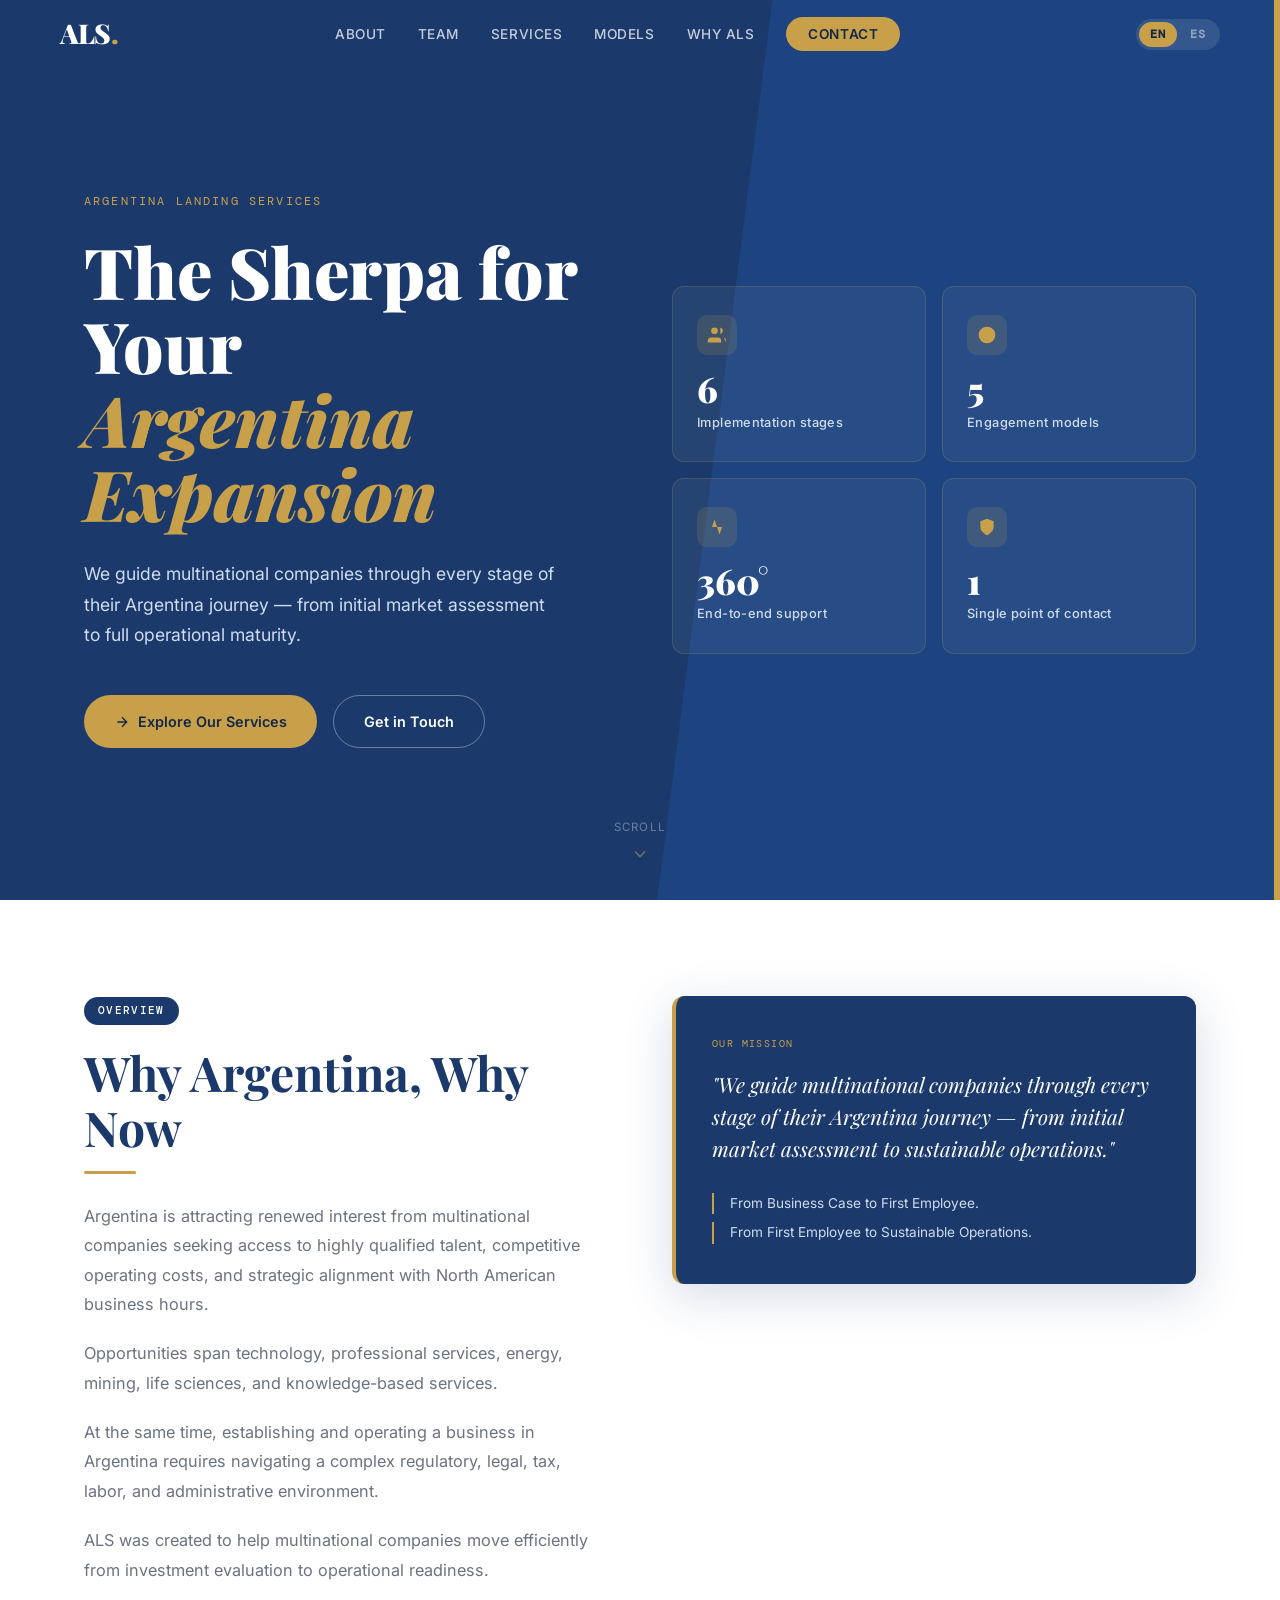
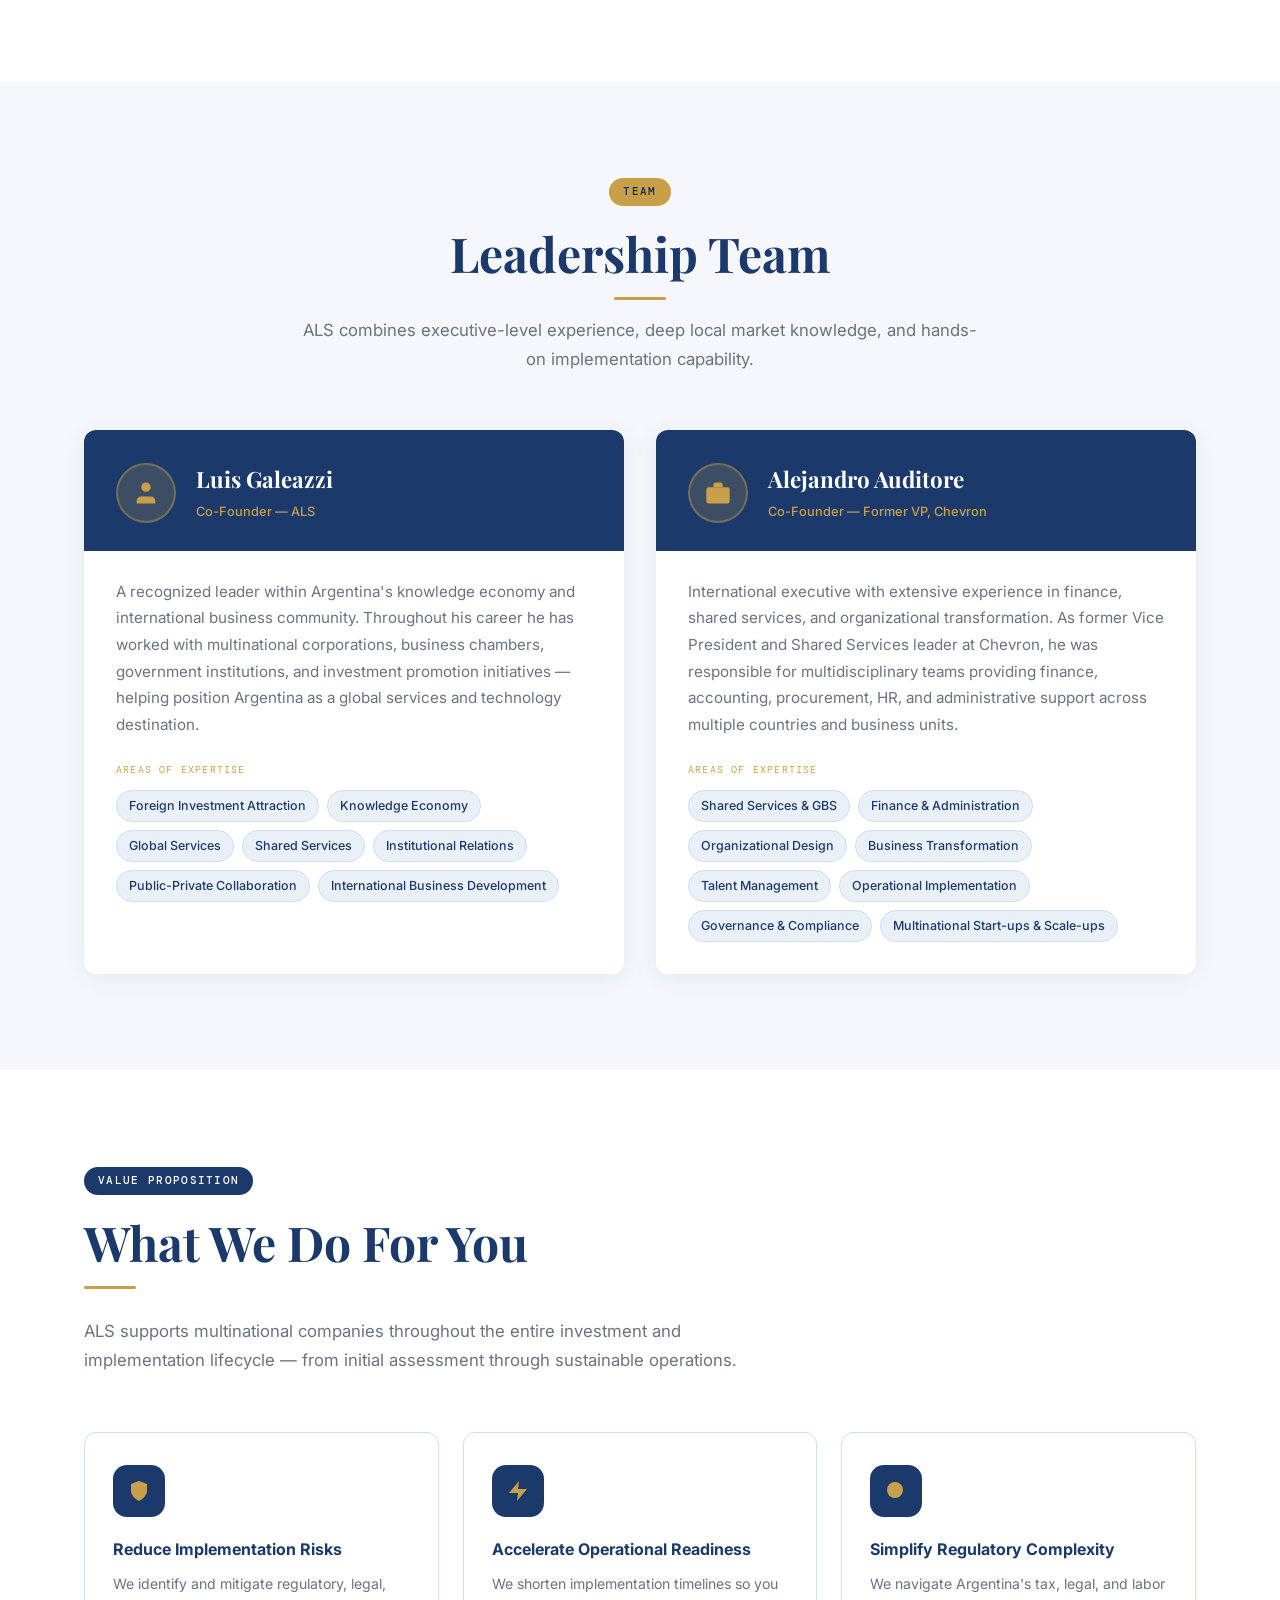
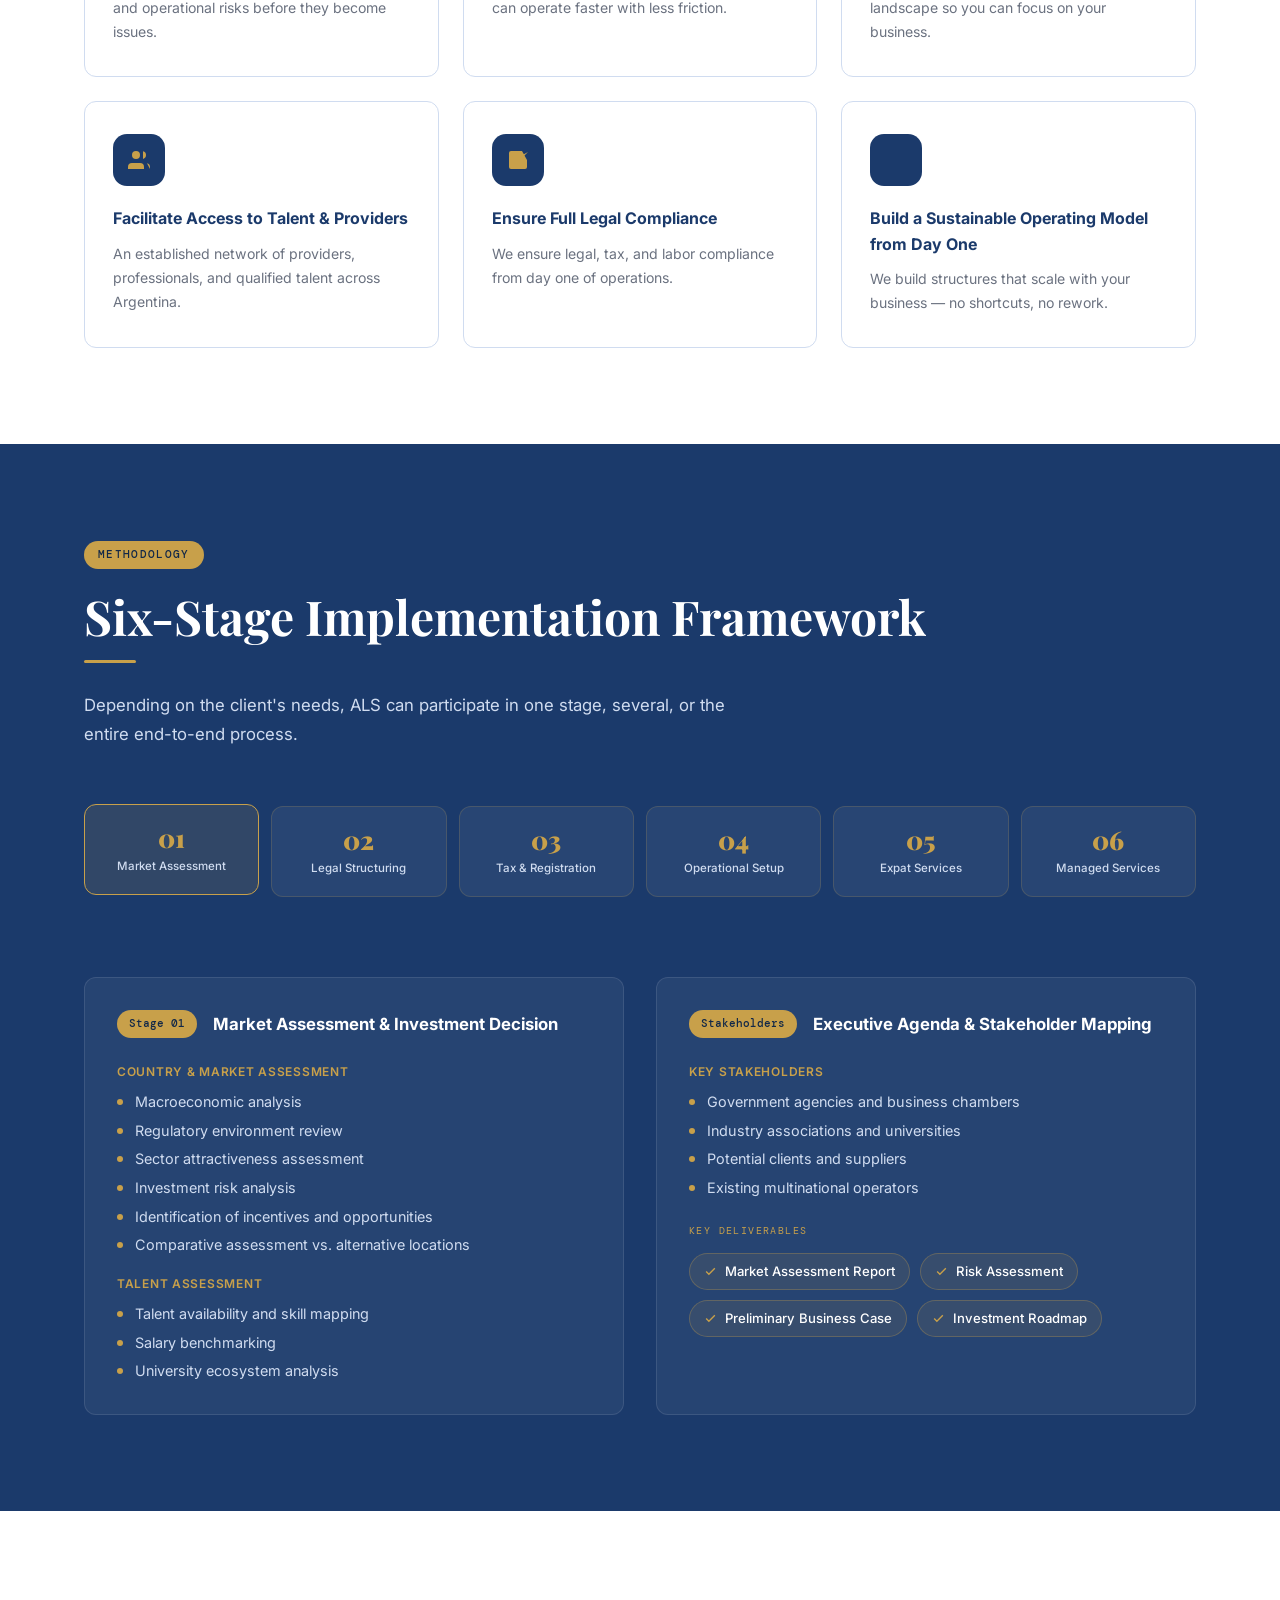
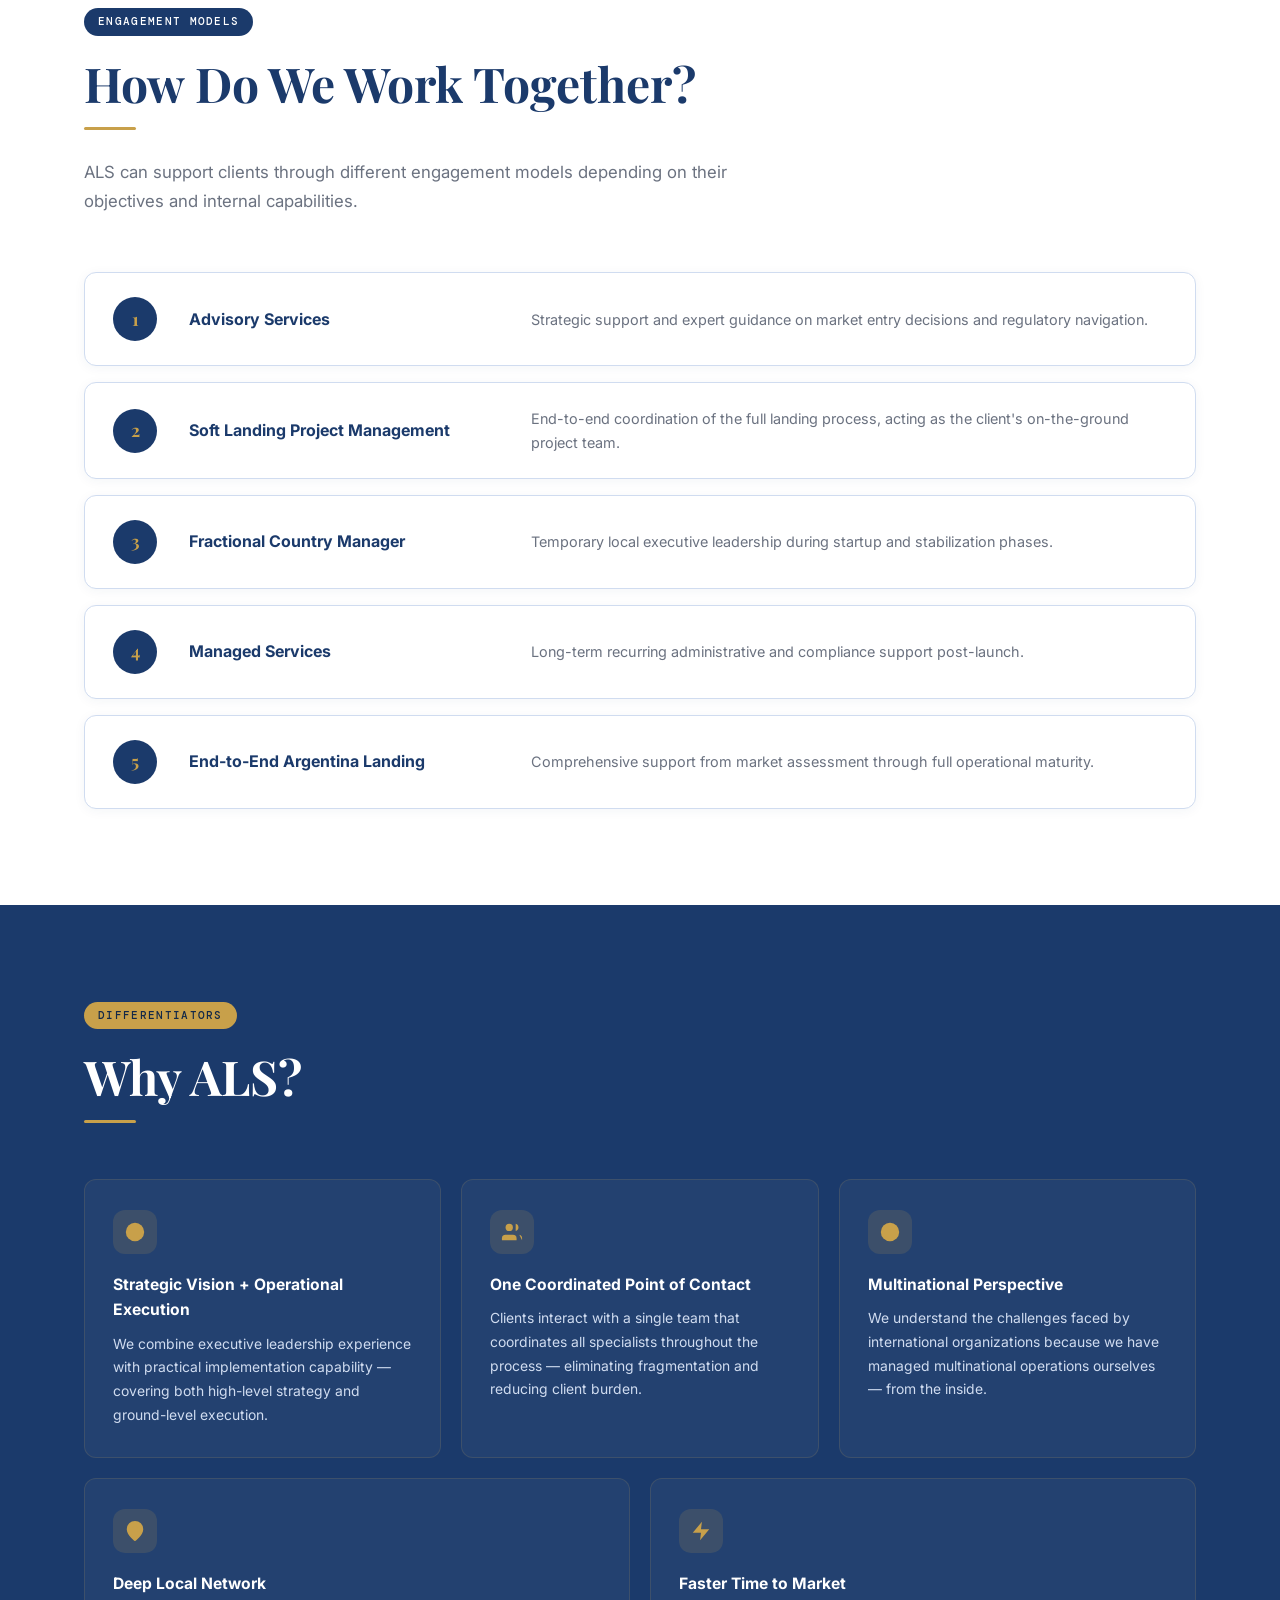
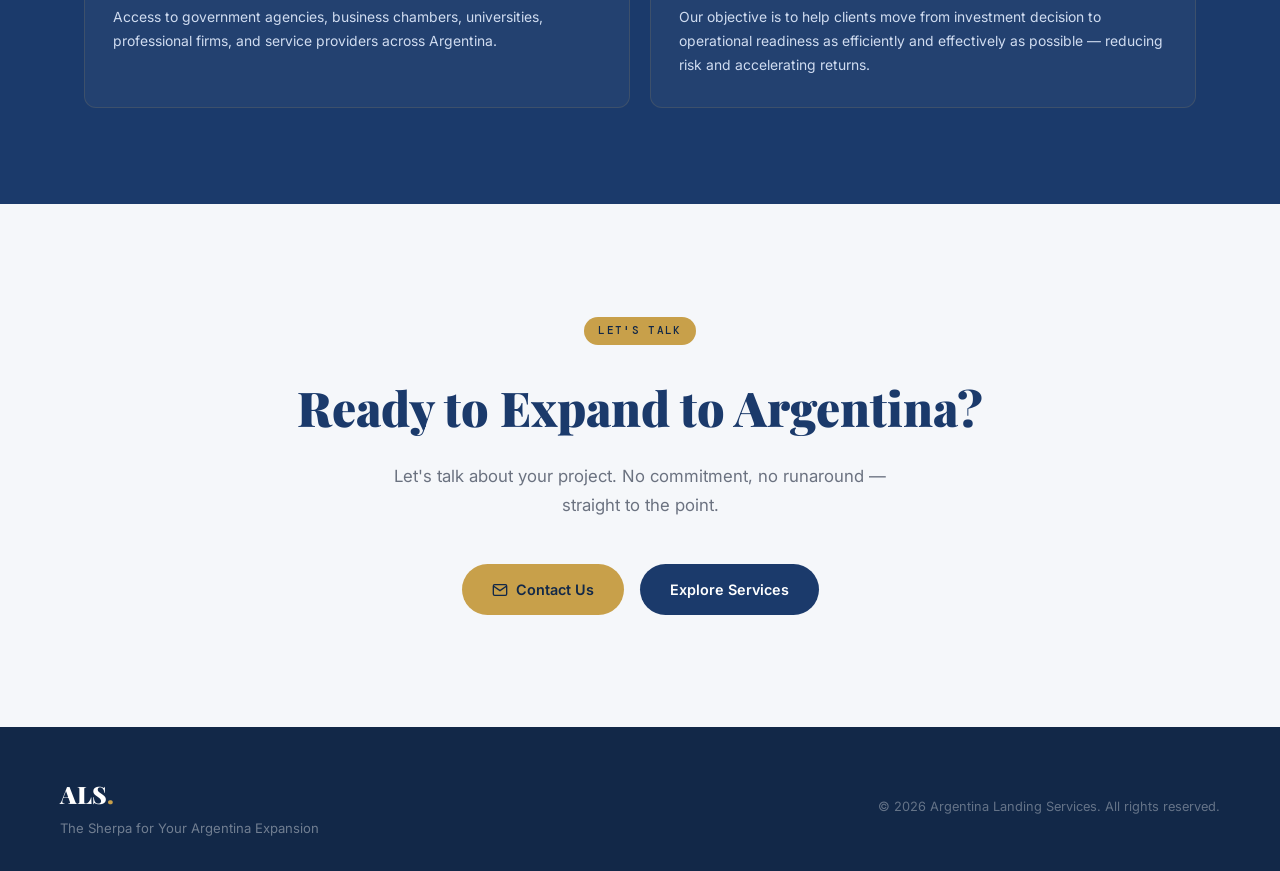
==== commit bd602a01: "Dynamic copyright year and SVG favicon Co-Authored-By: Claude Sonnet 4.6 <noreply@anthropic.com>" ====
--- a/index.html
+++ b/index.html
@@ -4,6 +4,7 @@
 <meta charset="UTF-8" />
 <meta name="viewport" content="width=device-width, initial-scale=1.0" />
 <title>ALS — Argentina Landing Services</title>
+<link rel="icon" type="image/svg+xml" href="favicon.svg" />
 <link rel="preconnect" href="https://fonts.googleapis.com" />
 <link rel="preconnect" href="https://fonts.gstatic.com" crossorigin />
 <link href="https://fonts.googleapis.com/css2?family=Playfair+Display:ital,wght@0,700;0,900;1,700&family=Inter:wght@300;400;500;600&family=DM+Mono:wght@400;500&display=swap" rel="stylesheet" />
@@ -1291,9 +1292,10 @@
   document.getElementById('btn-es').classList.toggle('active', lang === 'es');
 
   const t = translations[lang];
+  const year = new Date().getFullYear();
   document.querySelectorAll('[data-i18n]').forEach(el => {
     const key = el.getAttribute('data-i18n');
-    if (t[key] !== undefined) el.innerHTML = t[key];
+    if (t[key] !== undefined) el.innerHTML = t[key].replace('{year}', year);
   });
 }
 
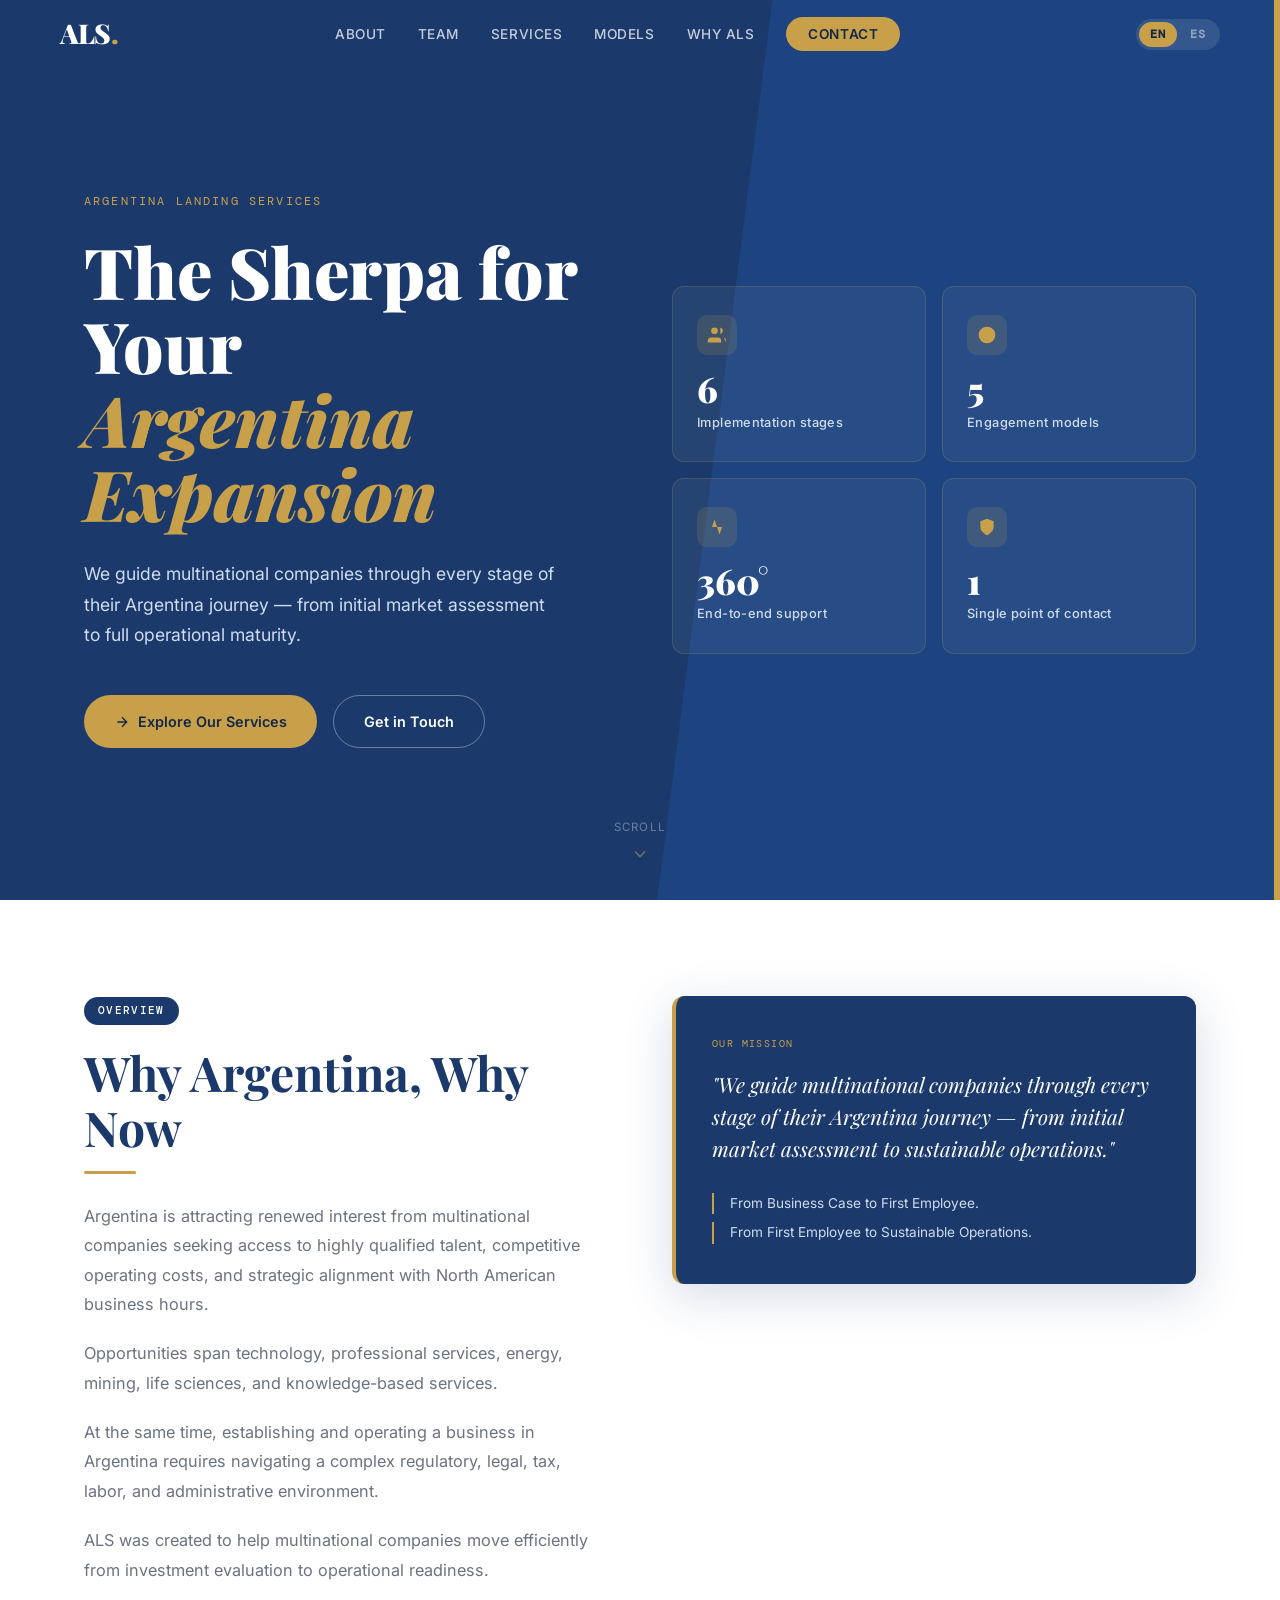
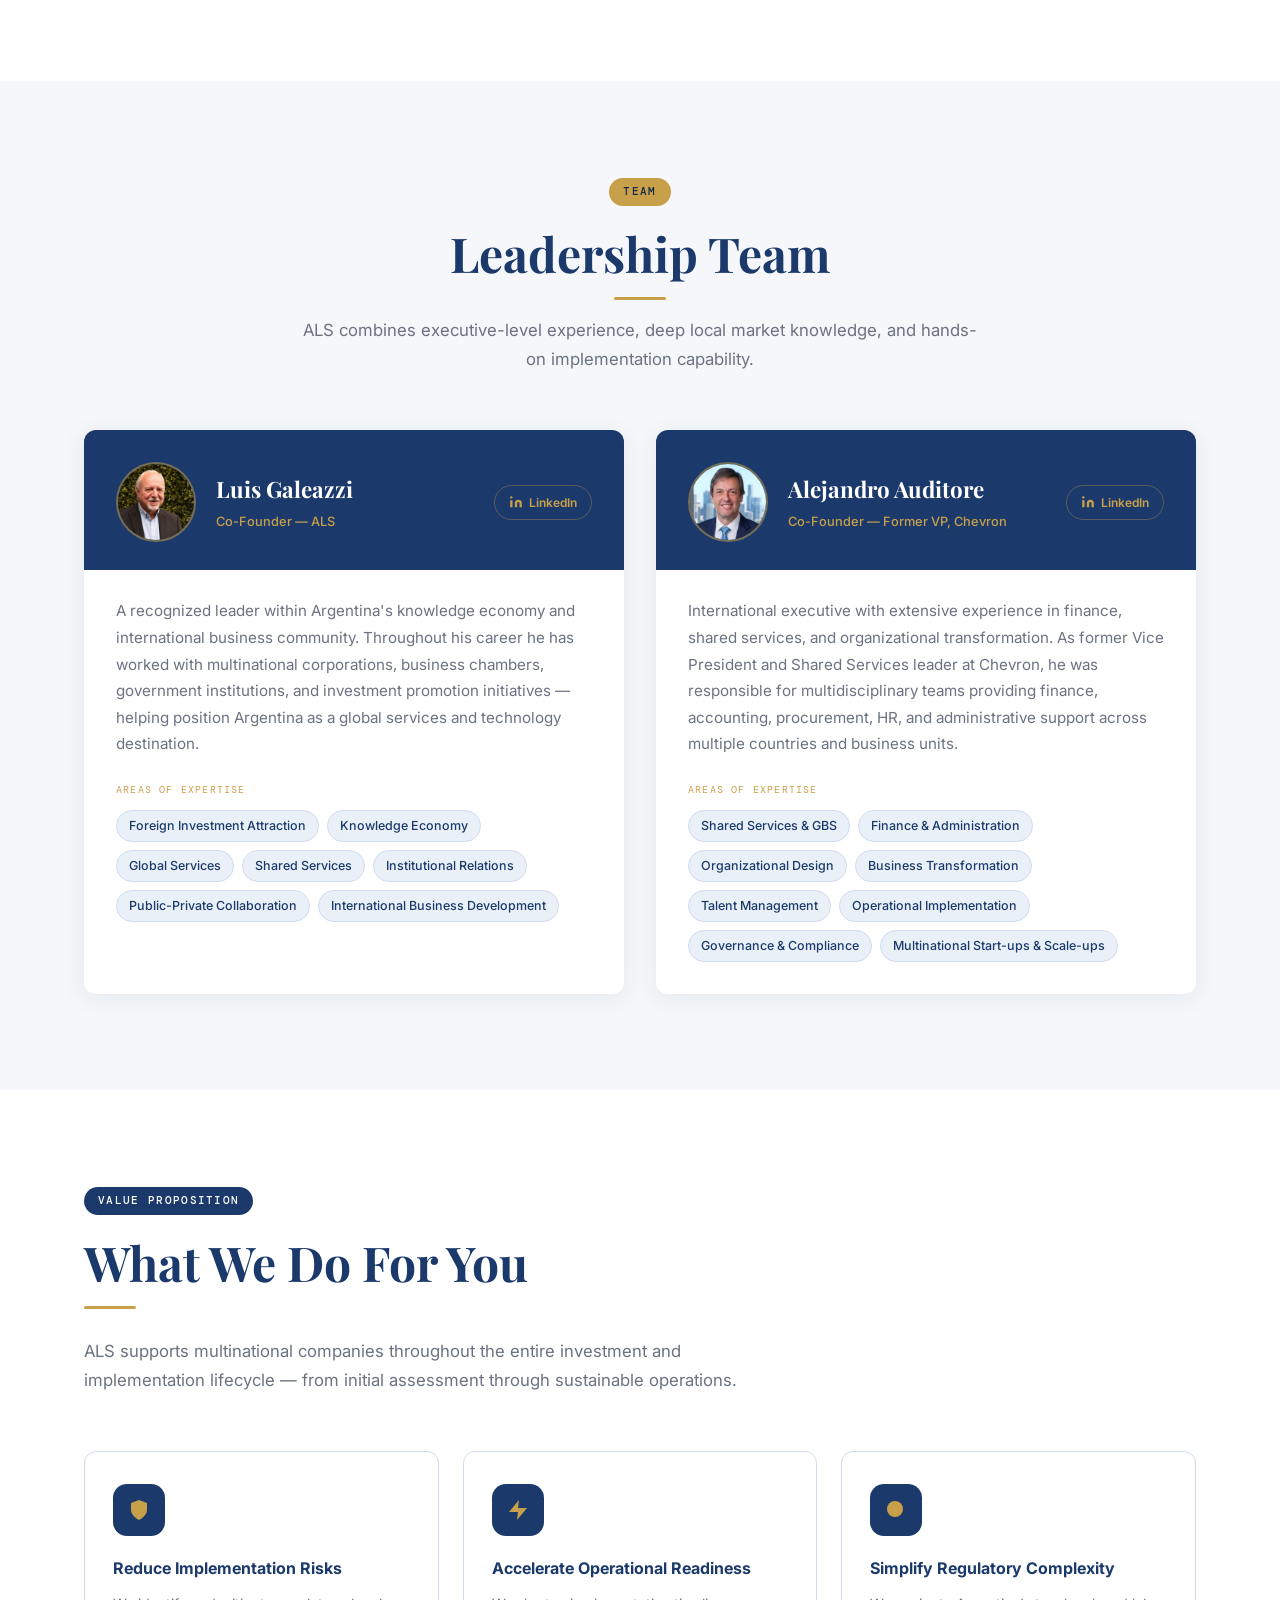
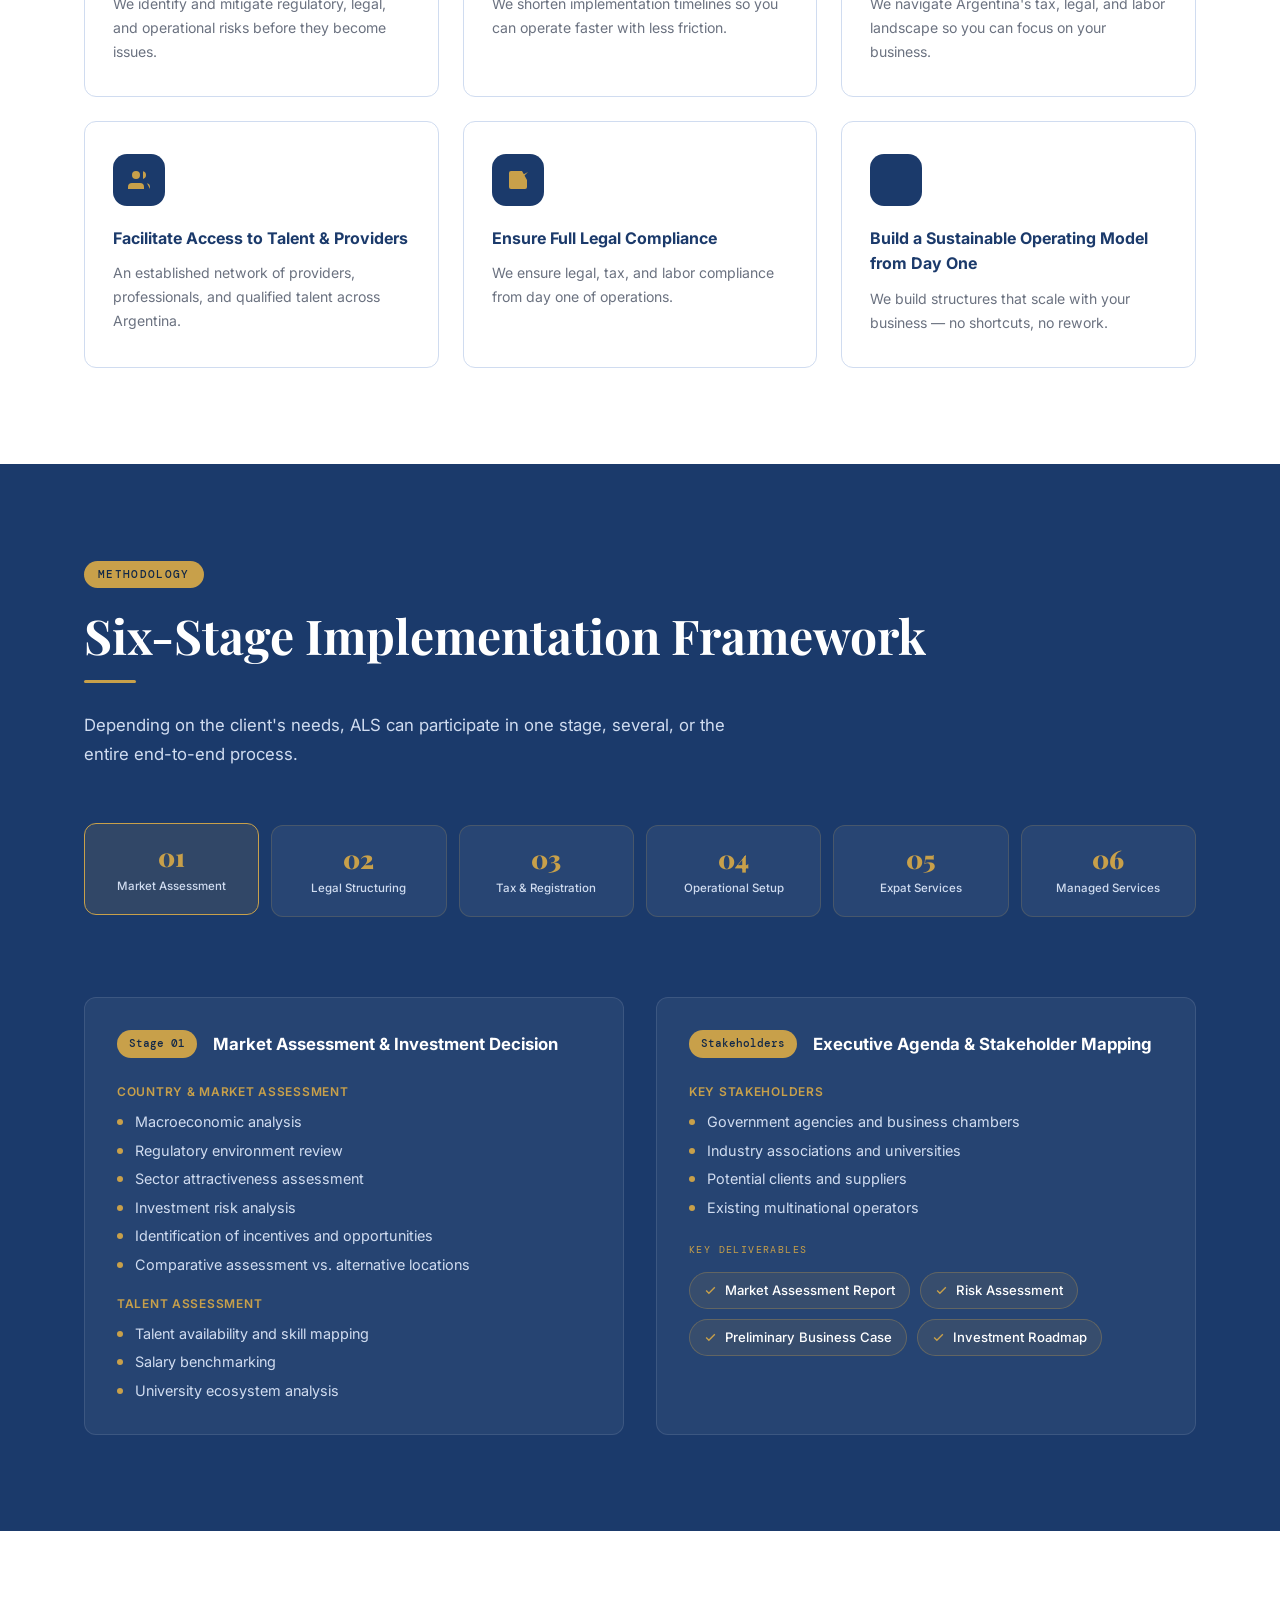
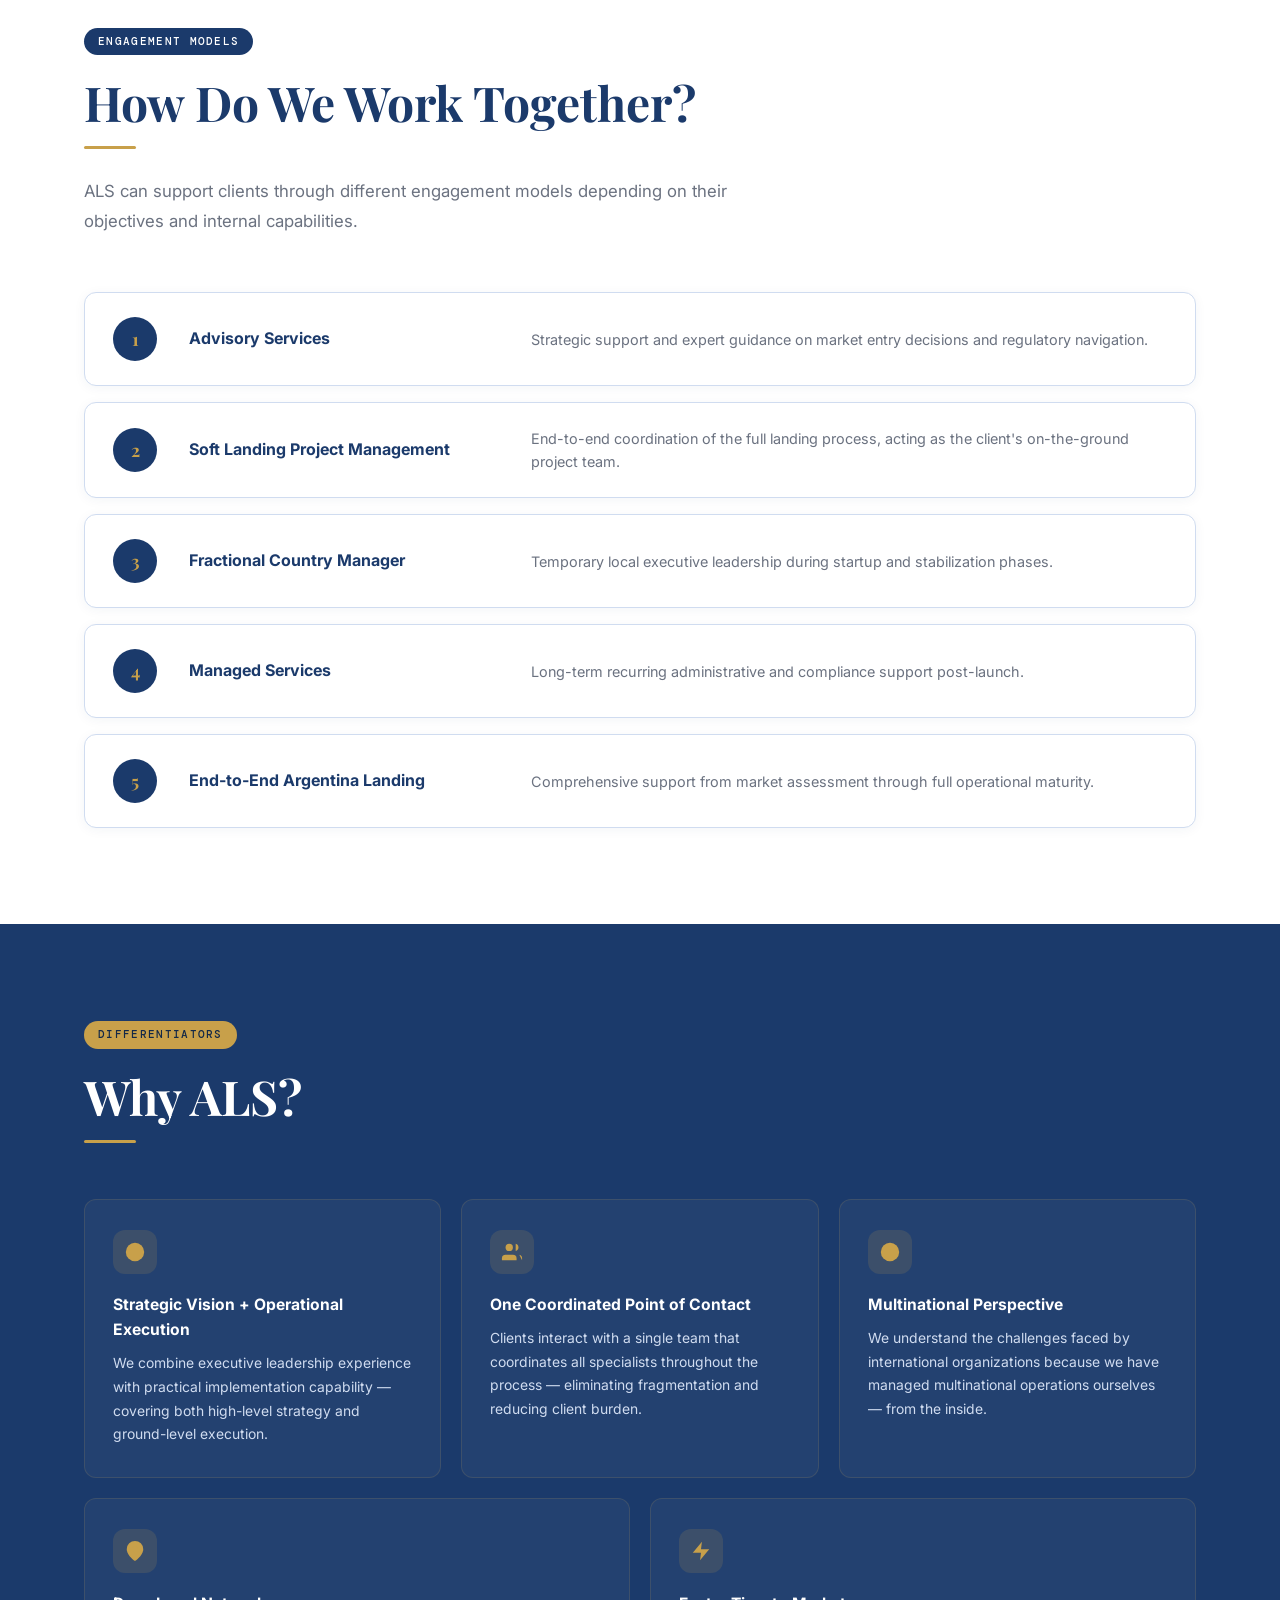
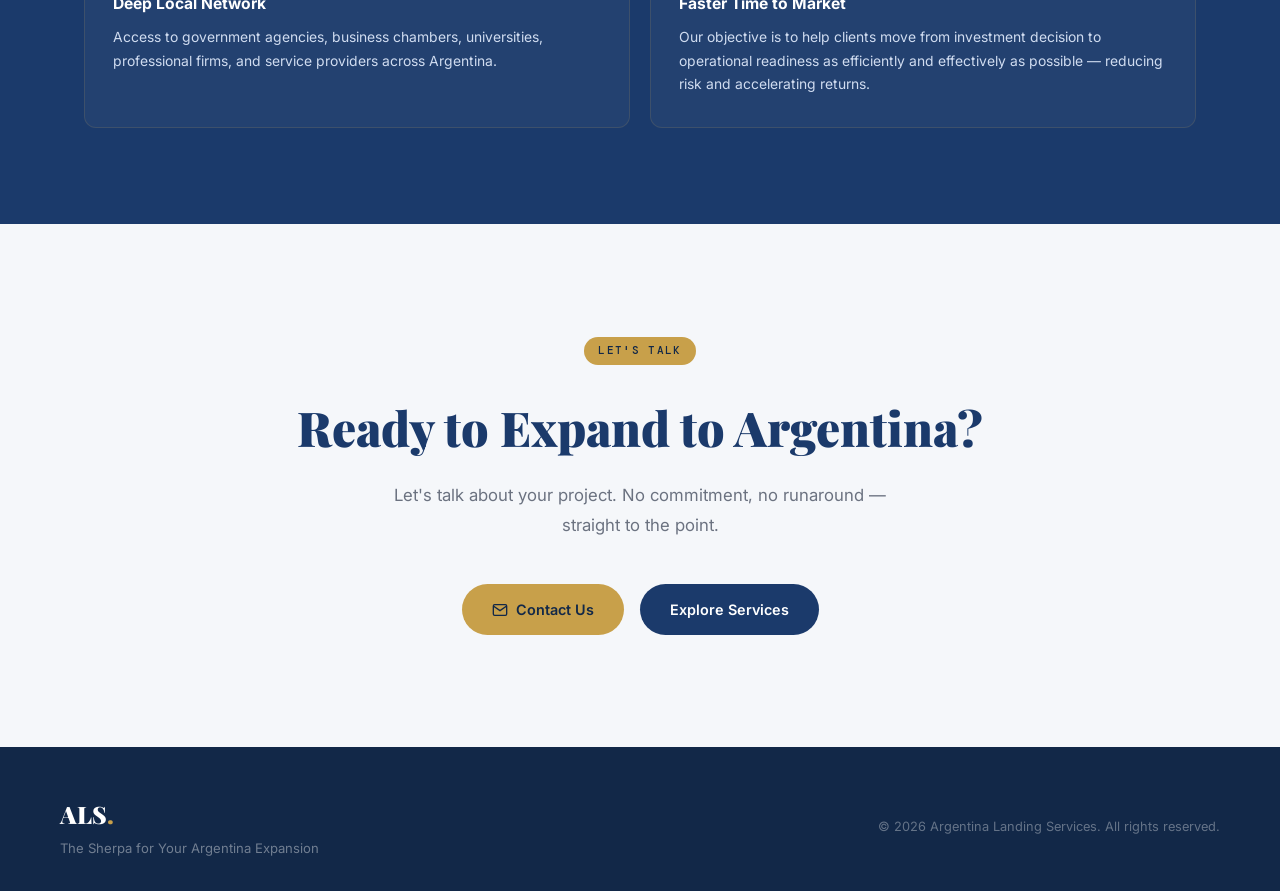
==== commit db98ad7b: "Add team photos, LinkedIn buttons, and photo sharpening Co-Authored-By: Claude Sonnet 4.6 <noreply@a" ====
--- a/index.html
+++ b/index.html
@@ -367,16 +367,34 @@
   display: flex; align-items: center; gap: 20px;
 }
 .bio-avatar {
-  width: 60px; height: 60px;
+  width: 80px; height: 80px;
   background: rgba(200,160,74,.2);
   border-radius: 50%;
   display: flex; align-items: center; justify-content: center;
   flex-shrink: 0;
   border: 2px solid rgba(200,160,74,.4);
-}
+  overflow: hidden;
+}
+.bio-avatar img { width: 100%; height: 100%; object-fit: cover; object-position: center top; display: block; }
 .bio-avatar svg { width: 28px; height: 28px; fill: var(--gold); }
 .bio-name { font-family: var(--ff-display); font-size: 1.4rem; font-weight: 700; color: var(--white); }
 .bio-role { font-size: .8rem; color: var(--gold); margin-top: 4px; font-weight: 500; }
+.linkedin-btn {
+  display: inline-flex; align-items: center; gap: 6px;
+  padding: 7px 14px;
+  border-radius: 100px;
+  font-size: .75rem;
+  font-weight: 600;
+  color: var(--gold);
+  border: 1px solid rgba(200,160,74,.35);
+  text-decoration: none;
+  transition: border-color var(--trans), background var(--trans), color var(--trans);
+  white-space: nowrap;
+  margin-left: auto;
+  flex-shrink: 0;
+}
+.linkedin-btn:hover { border-color: var(--gold); background: rgba(200,160,74,.12); }
+.linkedin-btn svg { width: 14px; height: 14px; fill: var(--gold); flex-shrink: 0; }
 .bio-body { padding: 28px 32px 32px; }
 .bio-desc { font-size: .95rem; color: var(--gray); line-height: 1.75; margin-bottom: 24px; }
 .expertise-label {
@@ -770,11 +788,17 @@
       <!-- Luis -->
       <div class="bio-card reveal">
         <div class="bio-header">
-          <div class="bio-avatar"><svg viewBox="0 0 24 24"><path d="M20 21v-2a4 4 0 0 0-4-4H8a4 4 0 0 0-4 4v2"/><circle cx="12" cy="7" r="4"/></svg></div>
+          <div class="bio-avatar">
+            <img src="photos/Luis.jpeg" alt="Luis Galeazzi" onerror="this.style.display='none';this.parentElement.innerHTML+='<svg viewBox=\'0 0 24 24\' style=\'width:28px;height:28px;fill:var(--gold)\'><path d=\'M20 21v-2a4 4 0 0 0-4-4H8a4 4 0 0 0-4 4v2\'/><circle cx=\'12\' cy=\'7\' r=\'4\'/></svg>'">
+          </div>
           <div>
             <div class="bio-name">Luis Galeazzi</div>
             <div class="bio-role" data-i18n="luis-role">Co-Founder — ALS</div>
           </div>
+          <a href="https://www.linkedin.com/in/luis-galeazzi" target="_blank" rel="noopener" class="linkedin-btn">
+            <svg viewBox="0 0 24 24"><path d="M16 8a6 6 0 0 1 6 6v7h-4v-7a2 2 0 0 0-2-2 2 2 0 0 0-2 2v7h-4v-7a6 6 0 0 1 6-6z"/><rect x="2" y="9" width="4" height="12"/><circle cx="4" cy="4" r="2"/></svg>
+            LinkedIn
+          </a>
         </div>
         <div class="bio-body">
           <p class="bio-desc" data-i18n="luis-desc">A recognized leader within Argentina's knowledge economy and international business community. Throughout his career he has worked with multinational corporations, business chambers, government institutions, and investment promotion initiatives — helping position Argentina as a global services and technology destination.</p>
@@ -793,11 +817,17 @@
       <!-- Alejandro -->
       <div class="bio-card reveal" style="transition-delay:.1s">
         <div class="bio-header">
-          <div class="bio-avatar"><svg viewBox="0 0 24 24"><rect x="2" y="7" width="20" height="14" rx="2"/><path d="M16 7V5a2 2 0 0 0-2-2h-4a2 2 0 0 0-2 2v2"/></svg></div>
+          <div class="bio-avatar">
+            <img src="photos/Alejandro.png" alt="Alejandro Auditore" onerror="this.style.display='none';this.parentElement.innerHTML+='<svg viewBox=\'0 0 24 24\' style=\'width:28px;height:28px;fill:var(--gold)\'><rect x=\'2\' y=\'7\' width=\'20\' height=\'14\' rx=\'2\'/><path d=\'M16 7V5a2 2 0 0 0-2-2h-4a2 2 0 0 0-2 2v2\'/></svg>'">
+          </div>
           <div>
             <div class="bio-name">Alejandro Auditore</div>
             <div class="bio-role" data-i18n="alejandro-role">Co-Founder — Former VP, Chevron</div>
           </div>
+          <a href="https://www.linkedin.com/in/alejandro-auditore/" target="_blank" rel="noopener" class="linkedin-btn">
+            <svg viewBox="0 0 24 24"><path d="M16 8a6 6 0 0 1 6 6v7h-4v-7a2 2 0 0 0-2-2 2 2 0 0 0-2 2v7h-4v-7a6 6 0 0 1 6-6z"/><rect x="2" y="9" width="4" height="12"/><circle cx="4" cy="4" r="2"/></svg>
+            LinkedIn
+          </a>
         </div>
         <div class="bio-body">
           <p class="bio-desc" data-i18n="alejandro-desc">International executive with extensive experience in finance, shared services, and organizational transformation. As former Vice President and Shared Services leader at Chevron, he was responsible for multidisciplinary teams providing finance, accounting, procurement, HR, and administrative support across multiple countries and business units.</p>
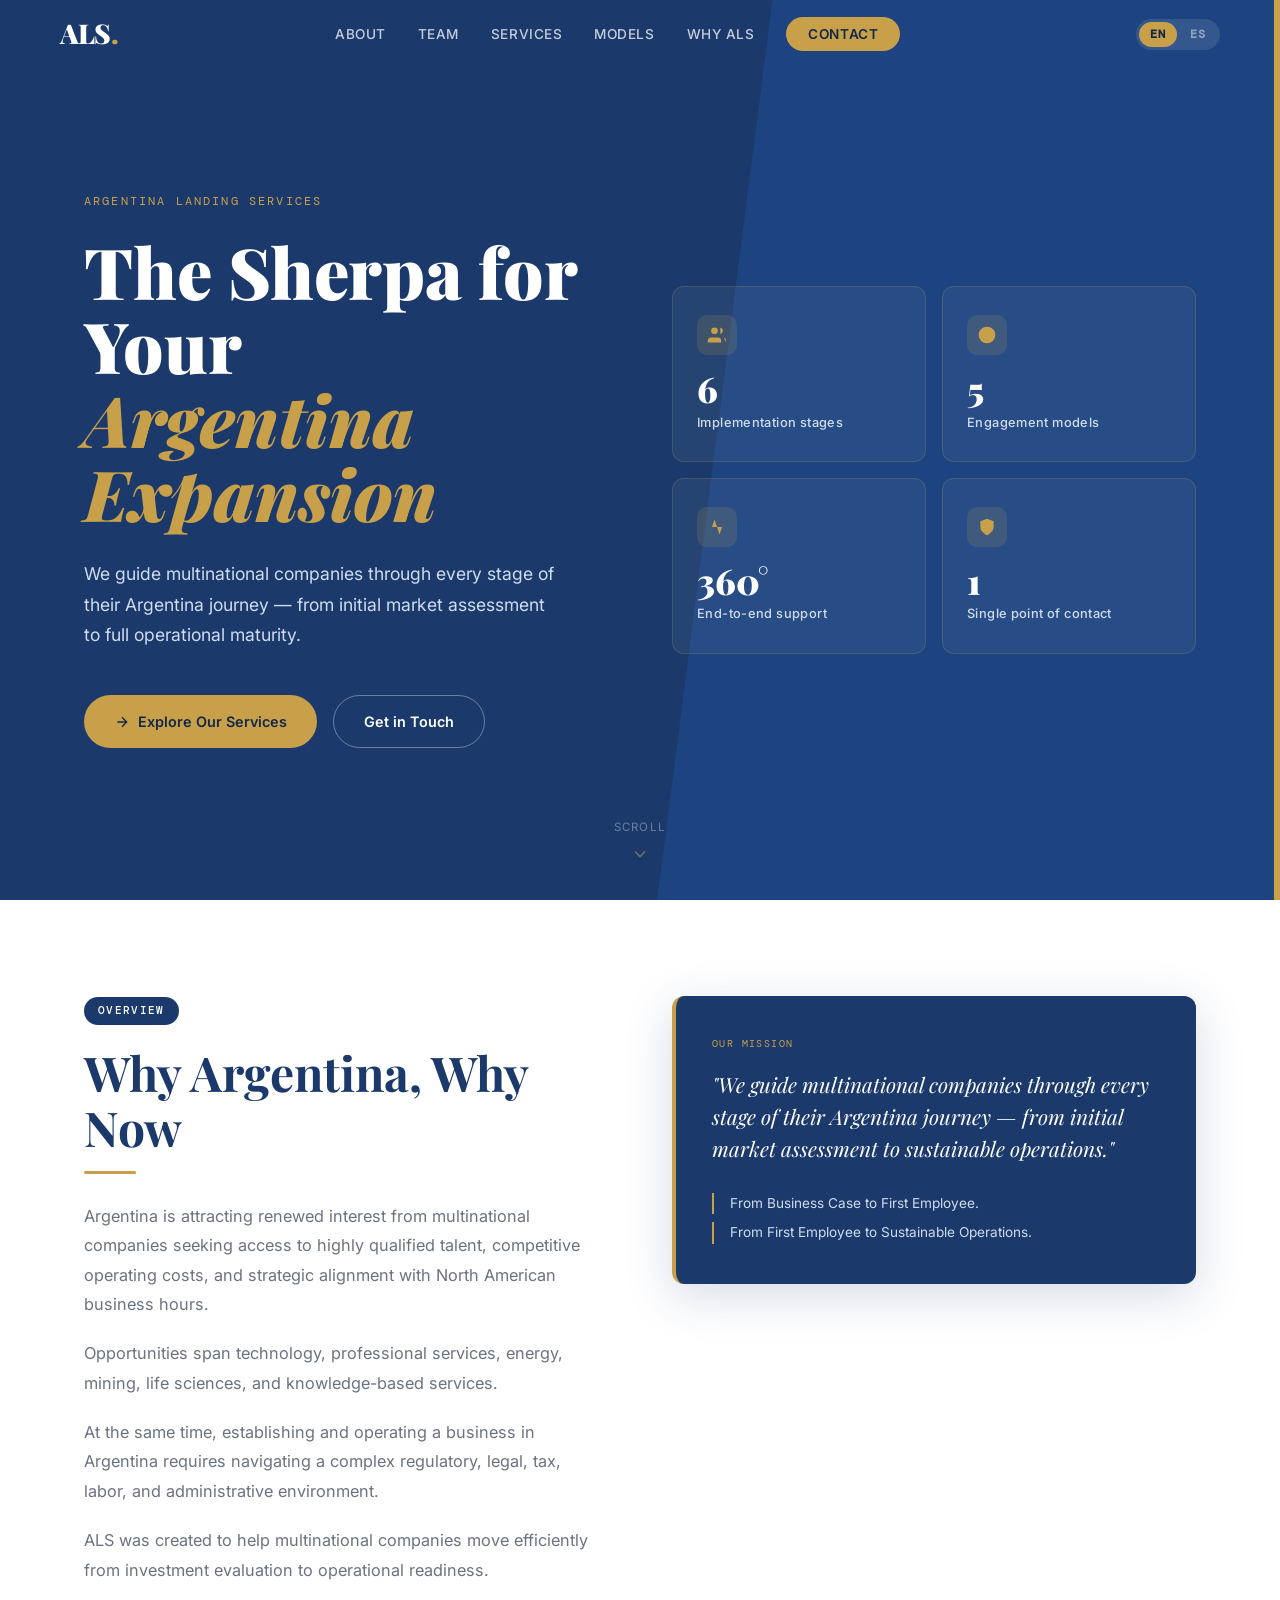
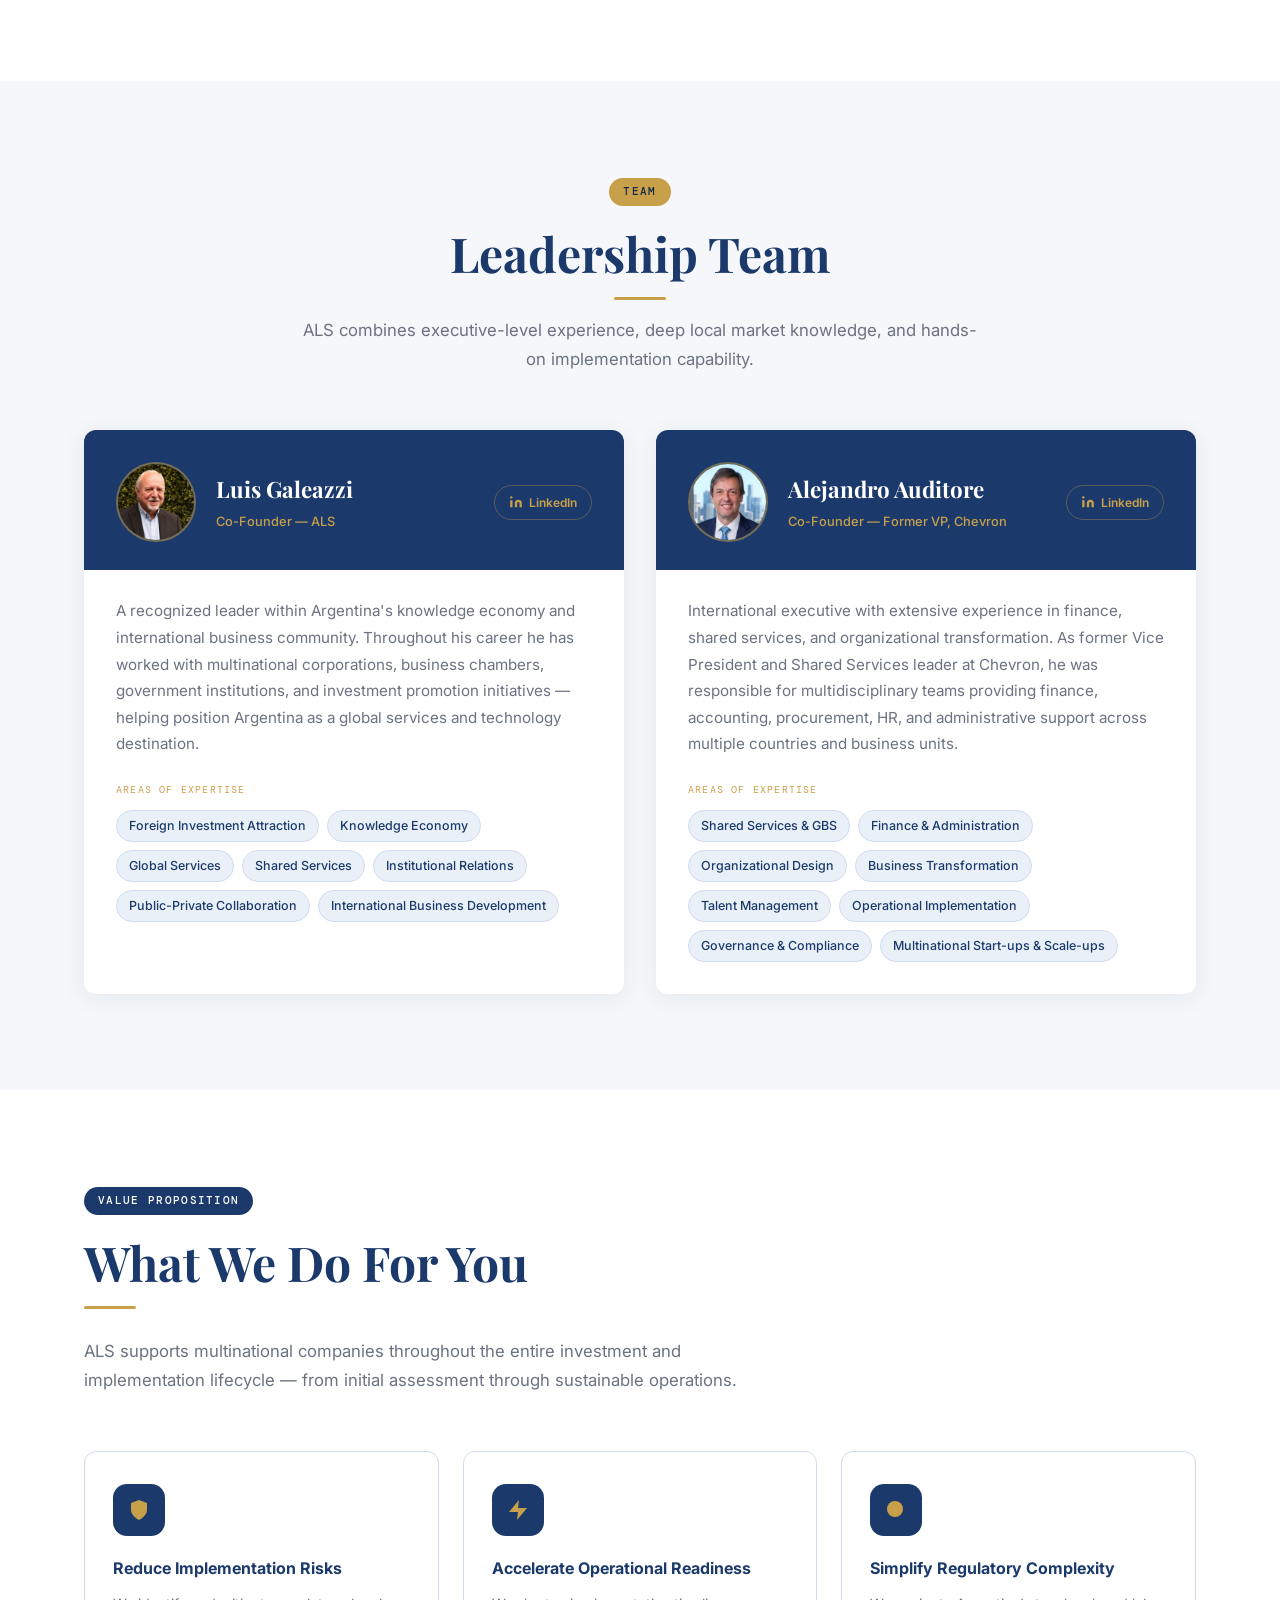
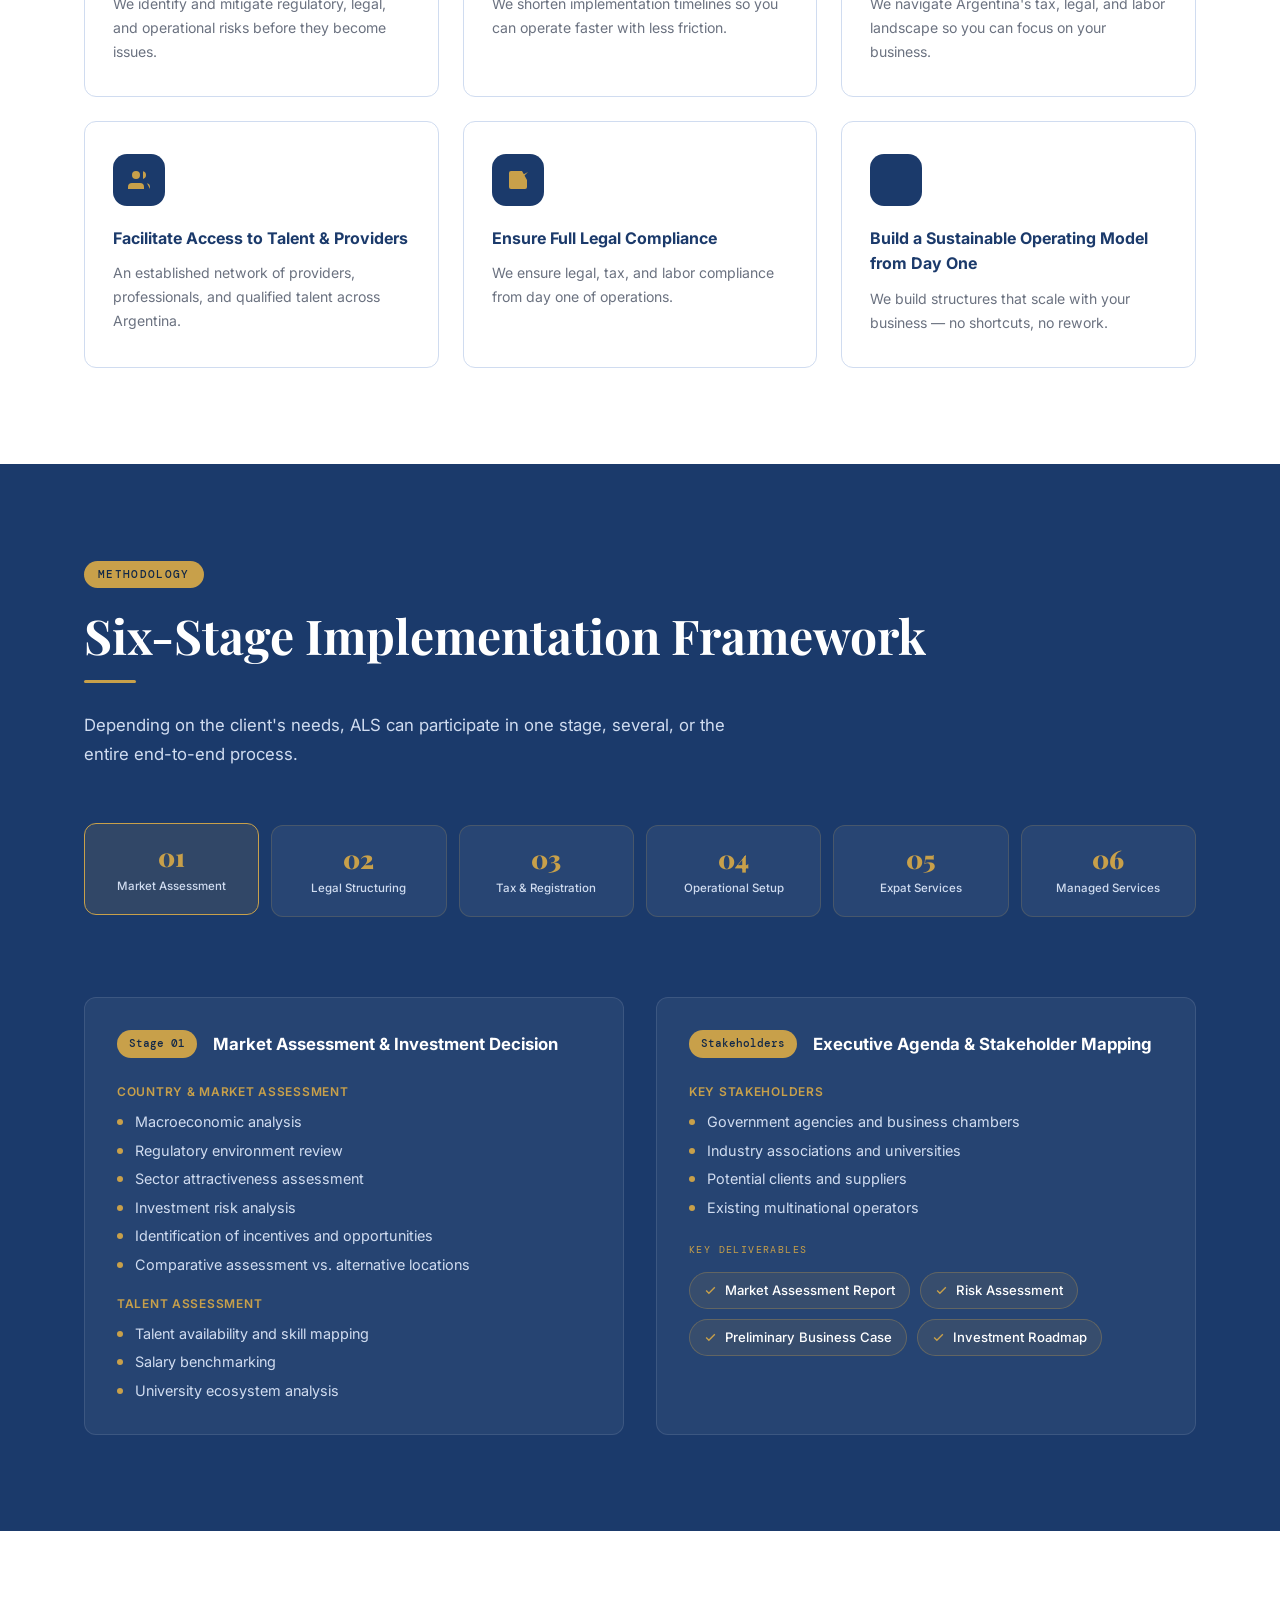
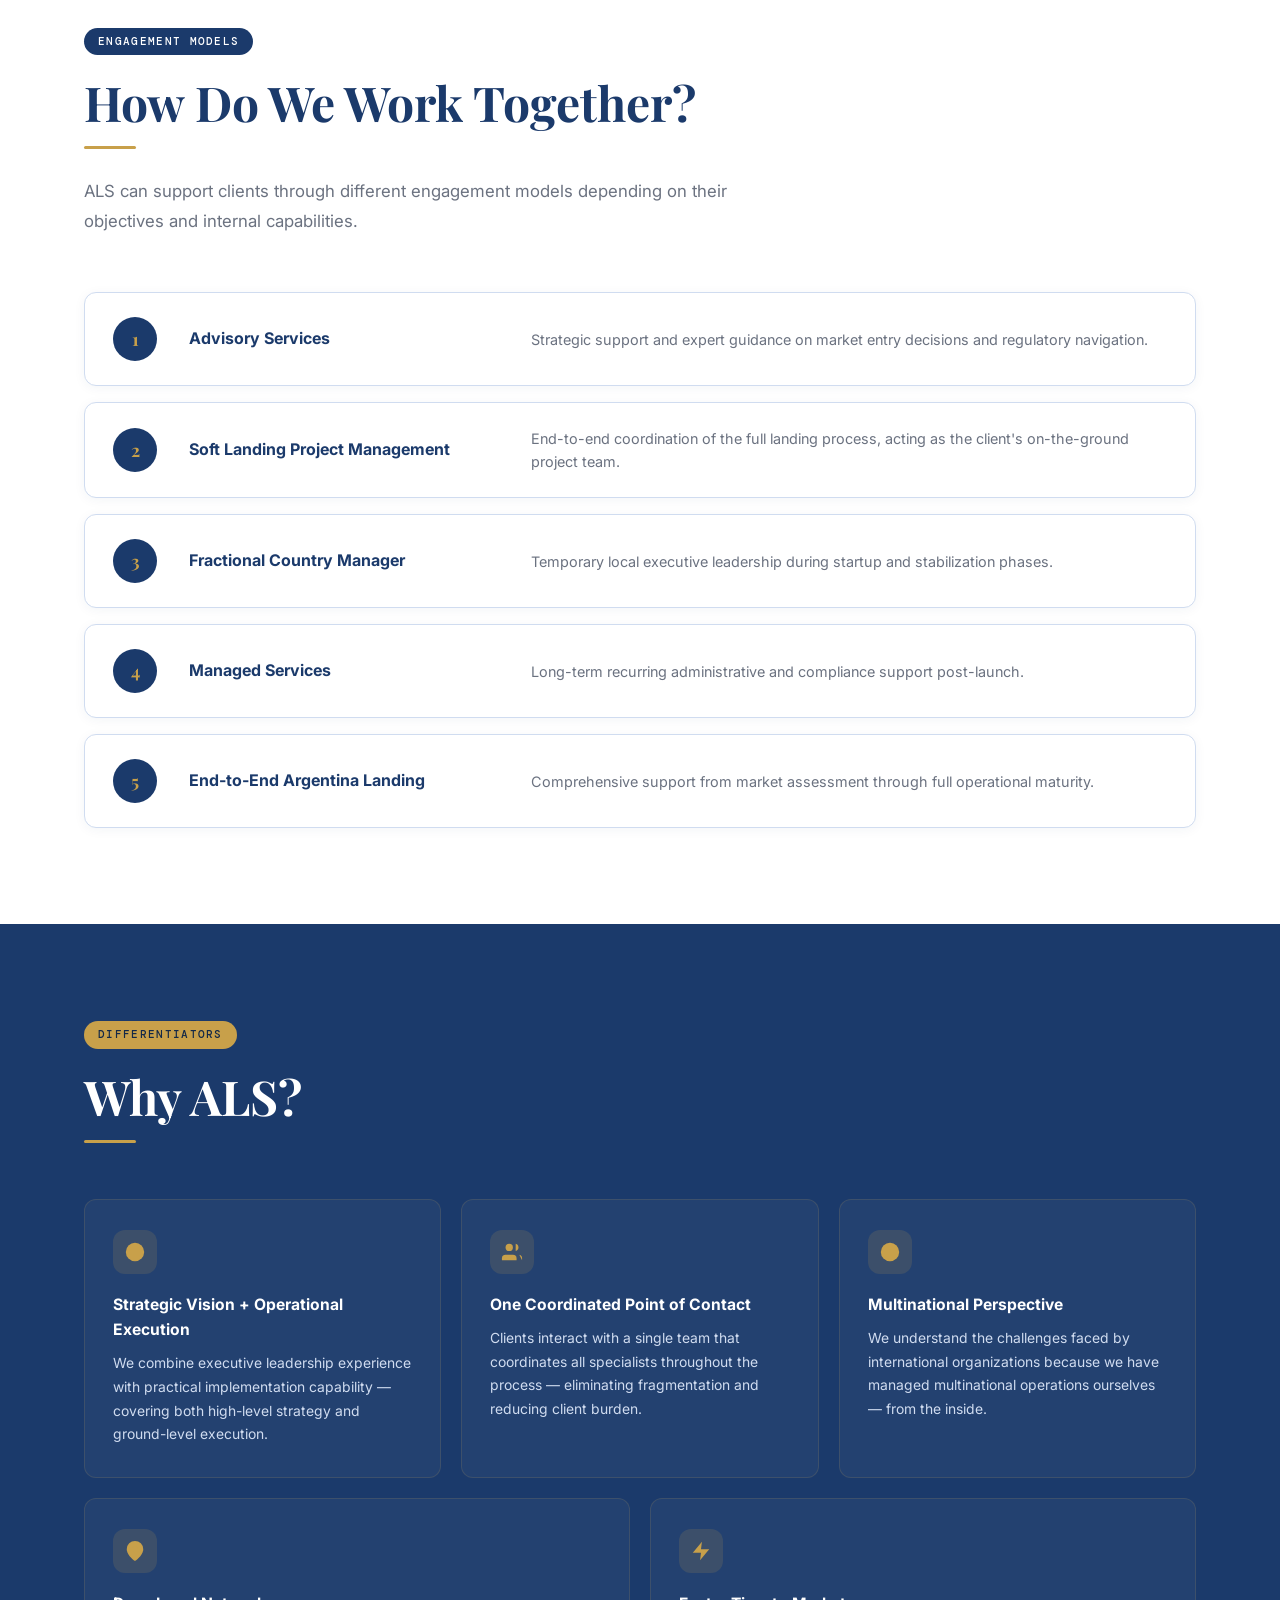
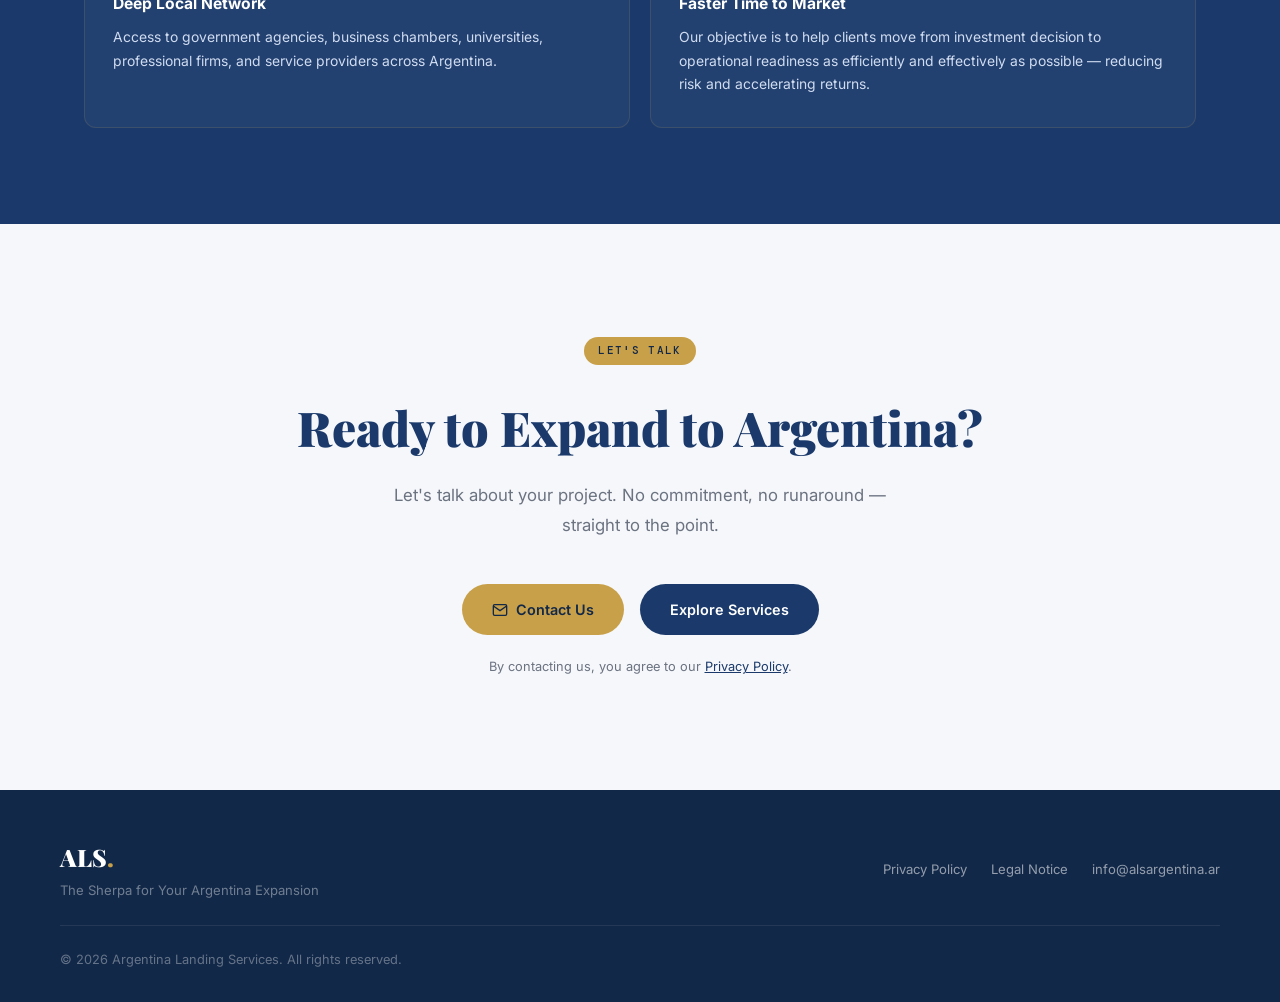
==== commit 04602b3b: "Add Privacy Policy and Legal Notice pages (EN/ES) Built on Argentine Ley 25.326, including the manda" ====
--- a/index.html
+++ b/index.html
@@ -614,6 +614,8 @@
   line-height: 1.75;
 }
 #cta .cta-actions { display: flex; justify-content: center; gap: 16px; flex-wrap: wrap; }
+.cta-consent { font-size: .8rem; color: var(--gray); margin-top: 22px; }
+.cta-consent a { color: var(--navy); text-decoration: underline; }
 .btn-dark { background: var(--navy); color: var(--white); }
 .btn-dark:hover { background: var(--navy-m); transform: translateY(-2px); box-shadow: 0 8px 24px rgba(27,58,107,.3); }
 
@@ -623,11 +625,24 @@
   max-width: 1160px; margin: 0 auto;
   display: flex; align-items: center; justify-content: space-between;
   flex-wrap: wrap; gap: 16px;
+  padding-bottom: 24px;
+  border-bottom: 1px solid rgba(255,255,255,.08);
 }
 .footer-logo { font-family: var(--ff-display); font-size: 1.5rem; font-weight: 900; color: var(--white); }
 .footer-logo span { color: var(--gold); }
 .footer-tagline { font-size: .82rem; color: rgba(255,255,255,.4); margin-top: 4px; }
-.footer-copy { font-size: .8rem; color: rgba(255,255,255,.35); }
+.footer-links { display: flex; gap: 24px; flex-wrap: wrap; }
+.footer-links a {
+  font-size: .82rem;
+  color: rgba(255,255,255,.55);
+  text-decoration: none;
+  transition: color var(--trans);
+}
+.footer-links a:hover { color: var(--gold); }
+.footer-copy {
+  max-width: 1160px; margin: 24px auto 0;
+  font-size: .8rem; color: rgba(255,255,255,.35);
+}
 
 /* ── Scroll reveal ──────────────────────────────────────────────────────── */
 .reveal { opacity: 0; transform: translateY(28px); transition: opacity .65s ease, transform .65s ease; }
@@ -1292,6 +1307,7 @@
         </a>
         <a href="#framework" class="btn btn-dark" data-i18n="cta-btn-dark">Explore Services</a>
       </div>
+      <p class="cta-consent" data-i18n="cta-consent">By contacting us, you agree to our <a href="privacy.html">Privacy Policy</a>.</p>
     </div>
   </div>
 </section>
@@ -1303,8 +1319,13 @@
       <div class="footer-logo">ALS<span>.</span></div>
       <div class="footer-tagline" data-i18n="footer-tagline">The Sherpa for Your Argentina Expansion</div>
     </div>
-    <div class="footer-copy" data-i18n="footer-copy">© 2025 Argentina Landing Services. All rights reserved.</div>
+    <div class="footer-links">
+      <a href="privacy.html" data-i18n="footer-privacy">Privacy Policy</a>
+      <a href="legal.html" data-i18n="footer-legal">Legal Notice</a>
+      <a href="mailto:info@alsargentina.ar">info@alsargentina.ar</a>
+    </div>
   </div>
+  <div class="footer-copy" data-i18n="footer-copy">© 2025 Argentina Landing Services. All rights reserved.</div>
 </footer>
 
 <script src="translations.js"></script>
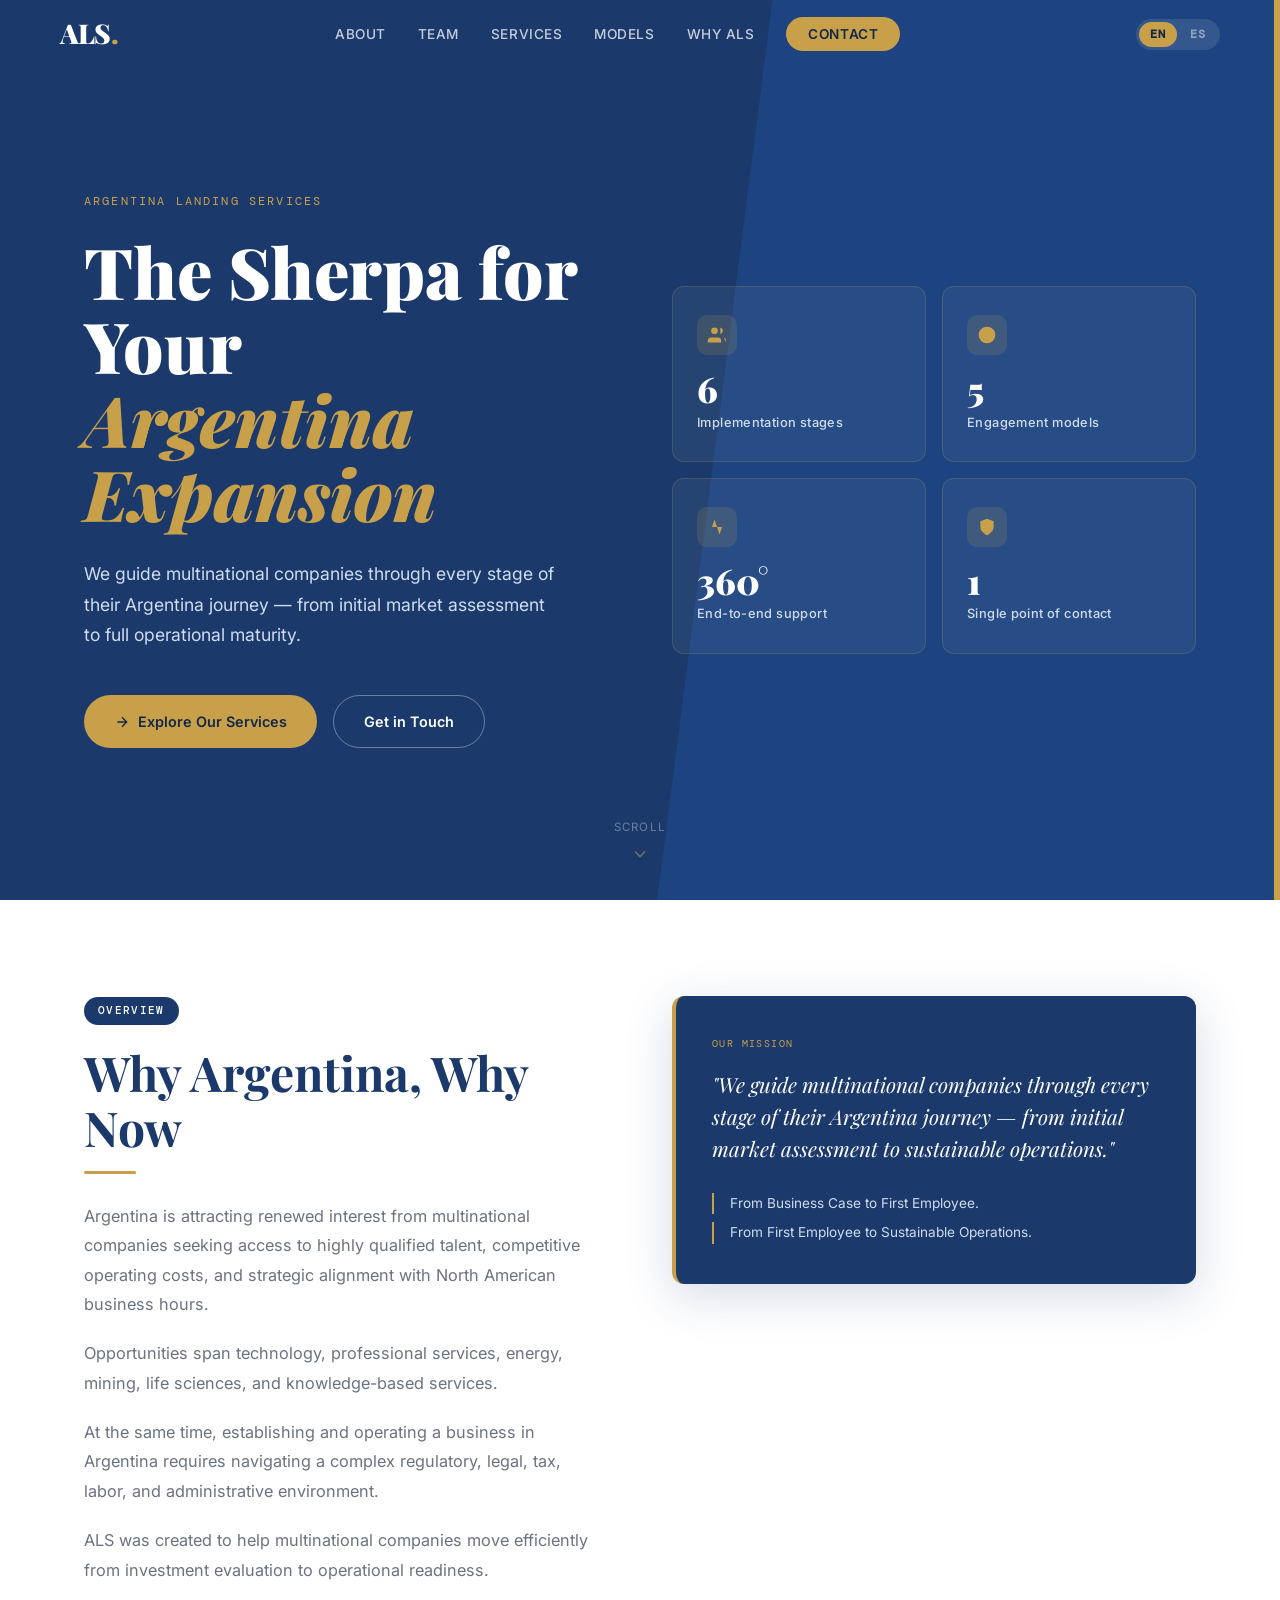
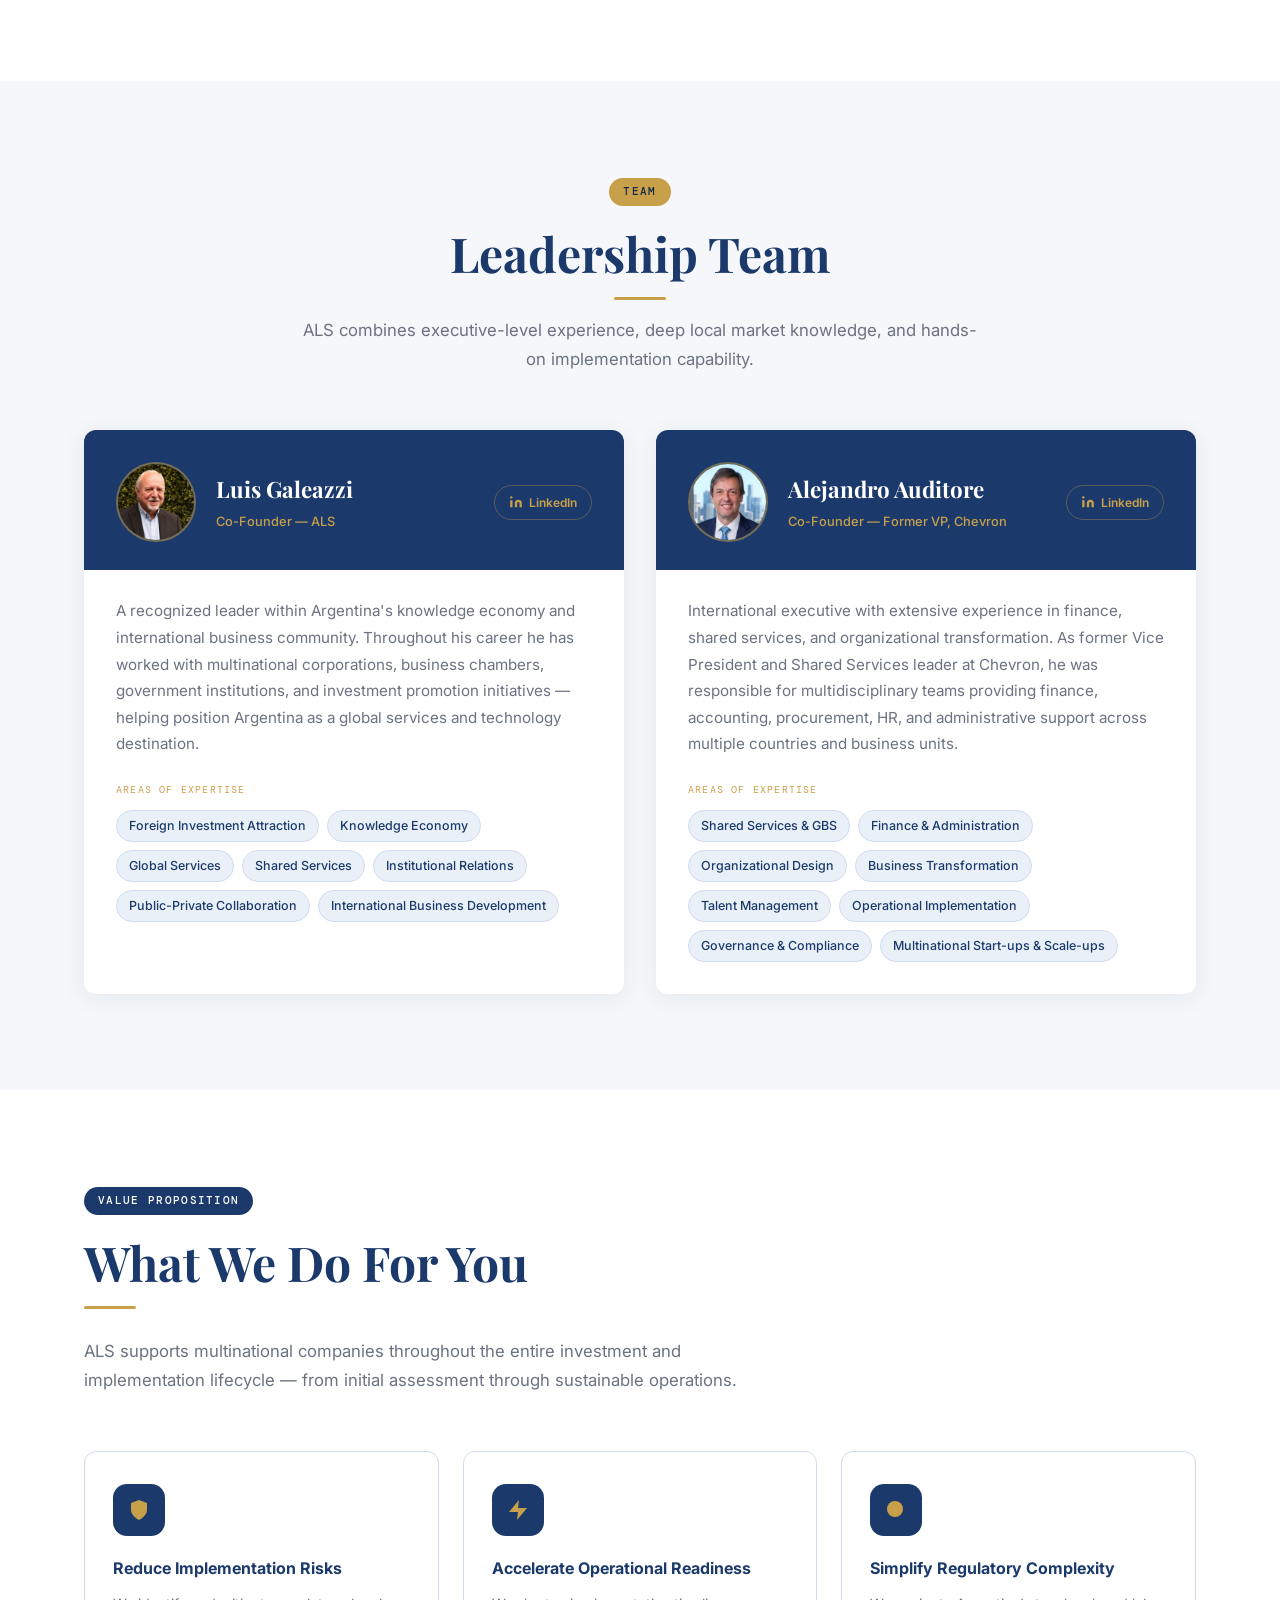
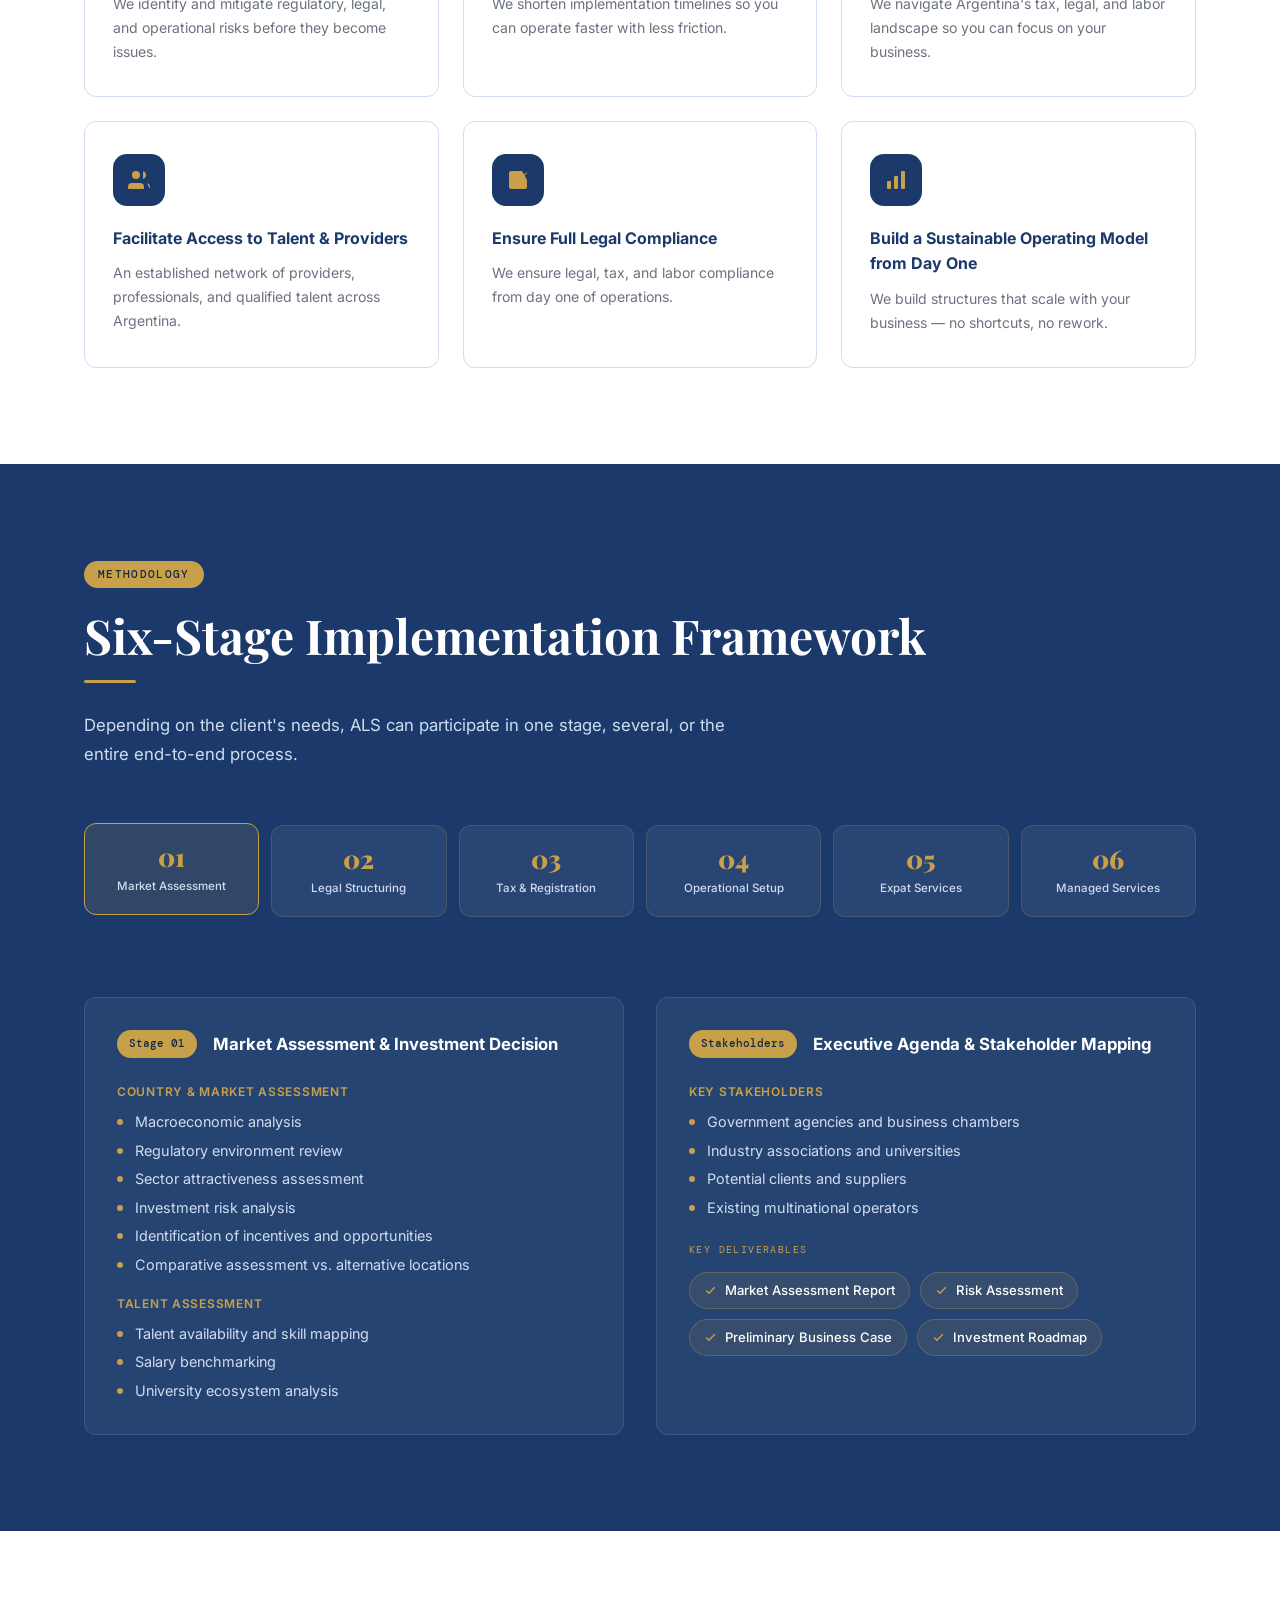
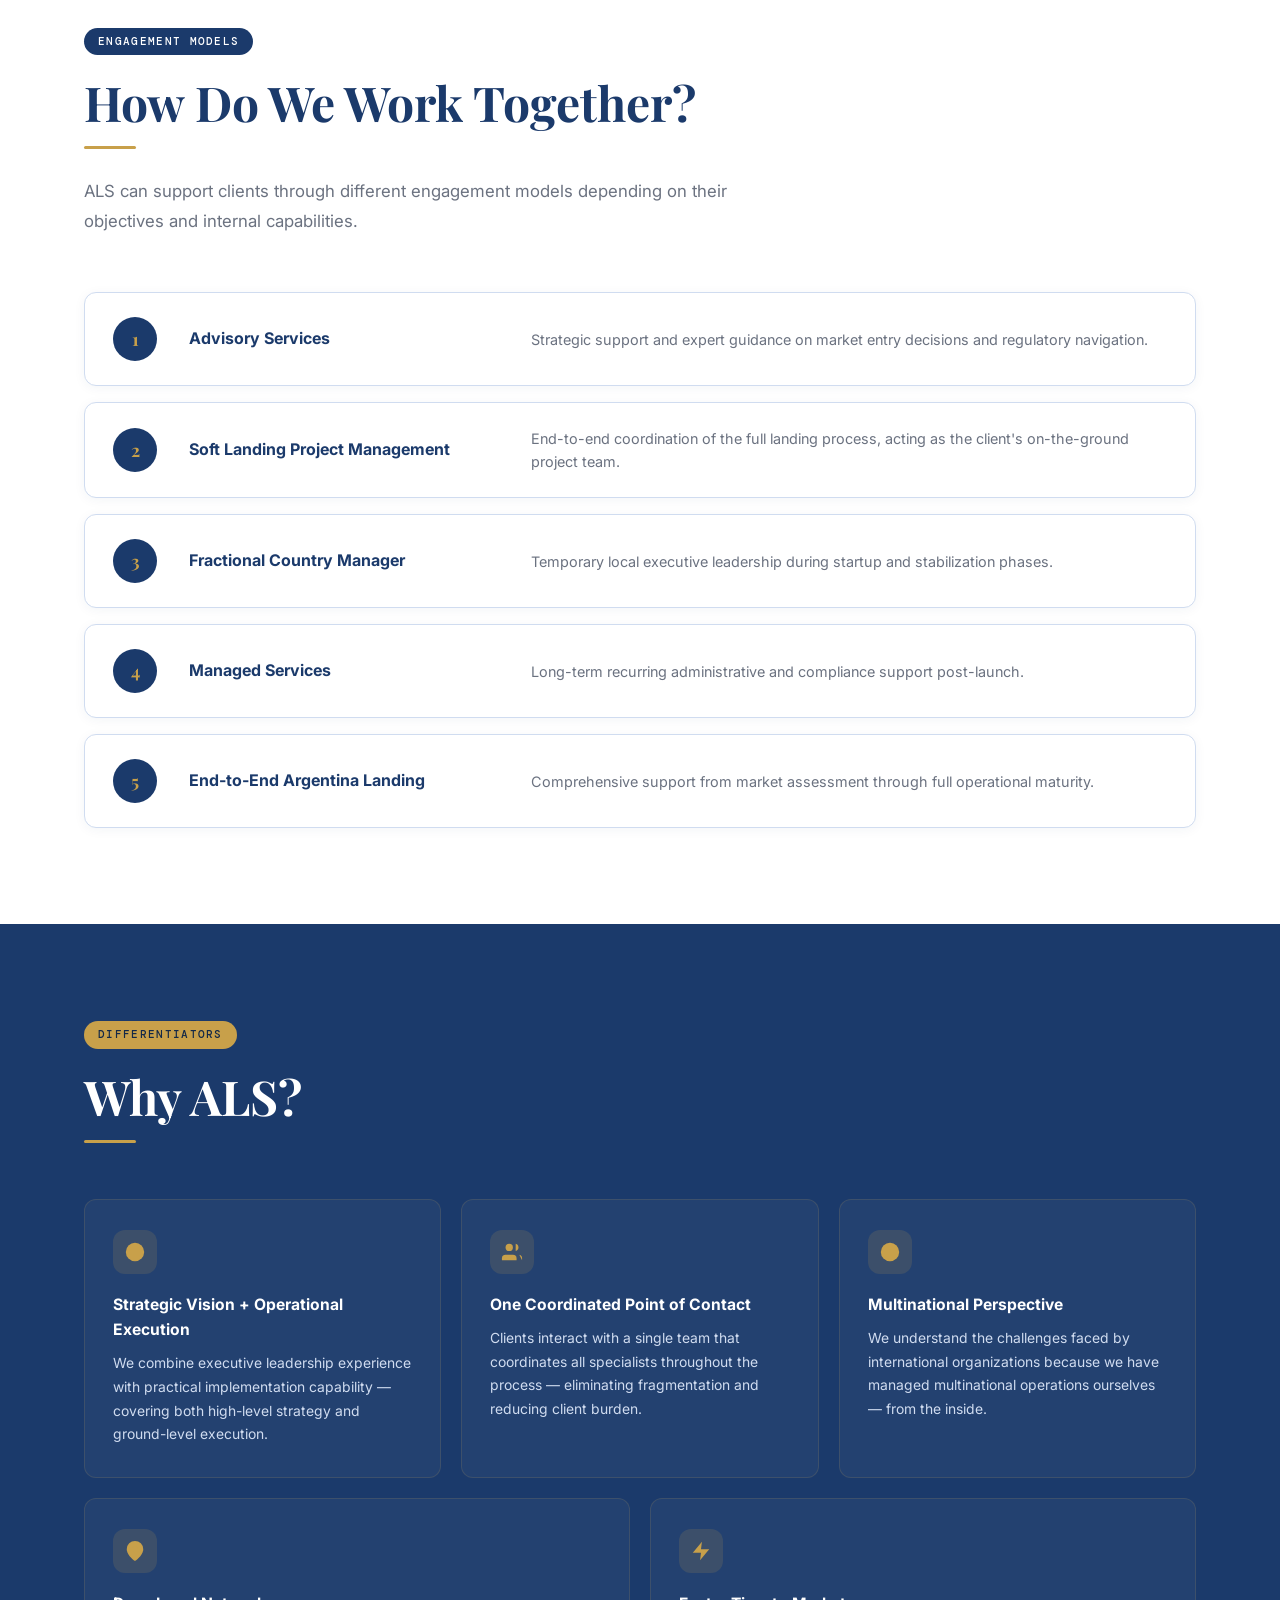
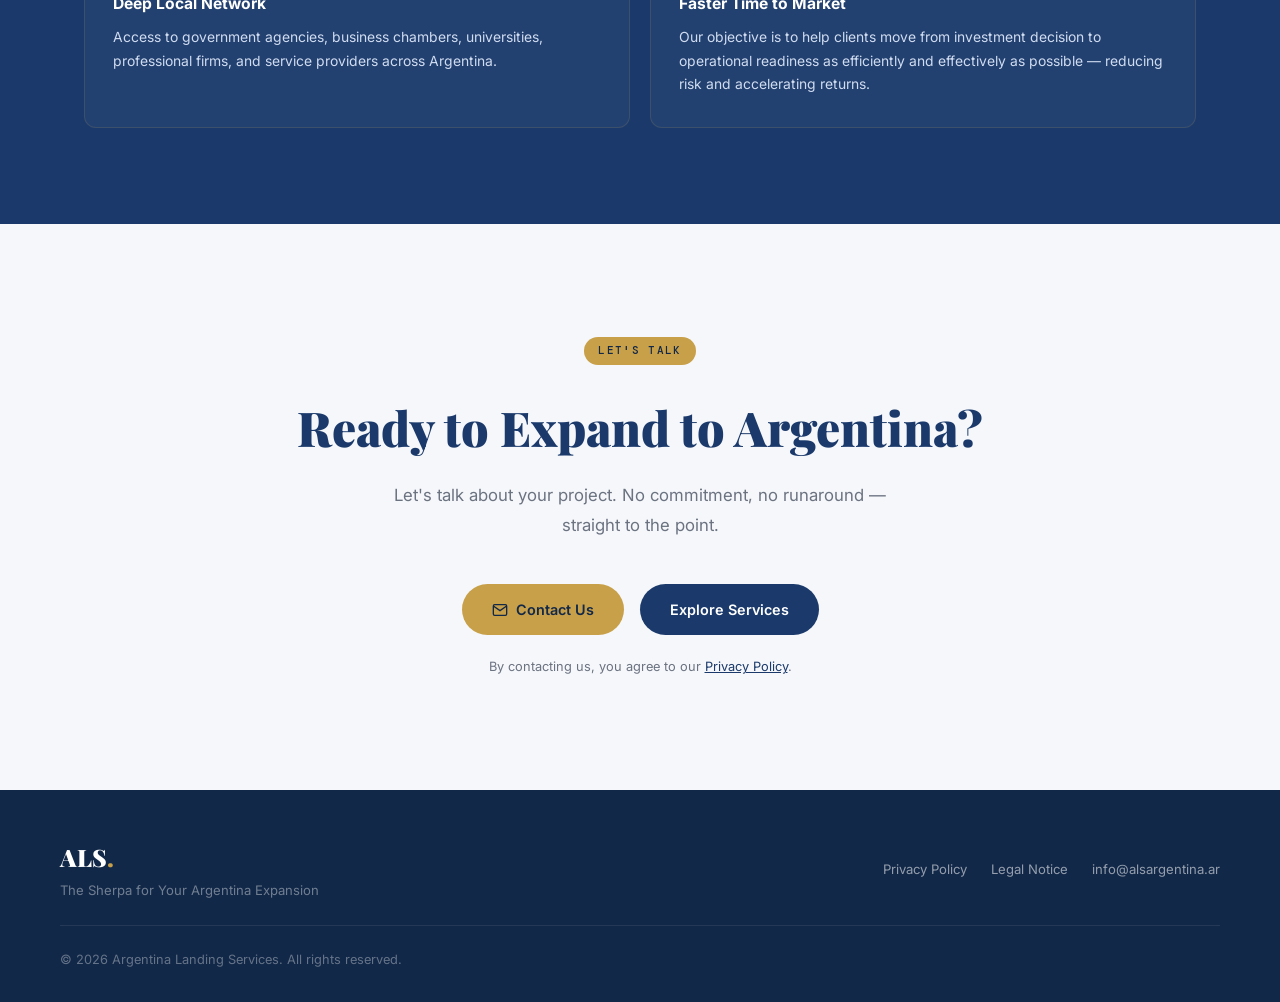
==== commit 7c05b380: "Fix invisible icon on Sustainable Operating Model value card The icon used bare <line> elements, but" ====
--- a/index.html
+++ b/index.html
@@ -899,7 +899,7 @@
         <div class="value-desc"  data-i18n="value-5-desc">We ensure legal, tax, and labor compliance from day one of operations.</div>
       </div>
       <div class="value-card reveal" style="transition-delay:.21s">
-        <div class="value-icon"><svg viewBox="0 0 24 24"><line x1="12" y1="20" x2="12" y2="10"/><line x1="18" y1="20" x2="18" y2="4"/><line x1="6" y1="20" x2="6" y2="16"/></svg></div>
+        <div class="value-icon"><svg viewBox="0 0 24 24"><rect x="3" y="13" width="4" height="8" rx="1"/><rect x="10" y="8" width="4" height="13" rx="1"/><rect x="17" y="3" width="4" height="18" rx="1"/></svg></div>
         <div class="value-title" data-i18n="value-6-title">Build a Sustainable Operating Model from Day One</div>
         <div class="value-desc"  data-i18n="value-6-desc">We build structures that scale with your business — no shortcuts, no rework.</div>
       </div>
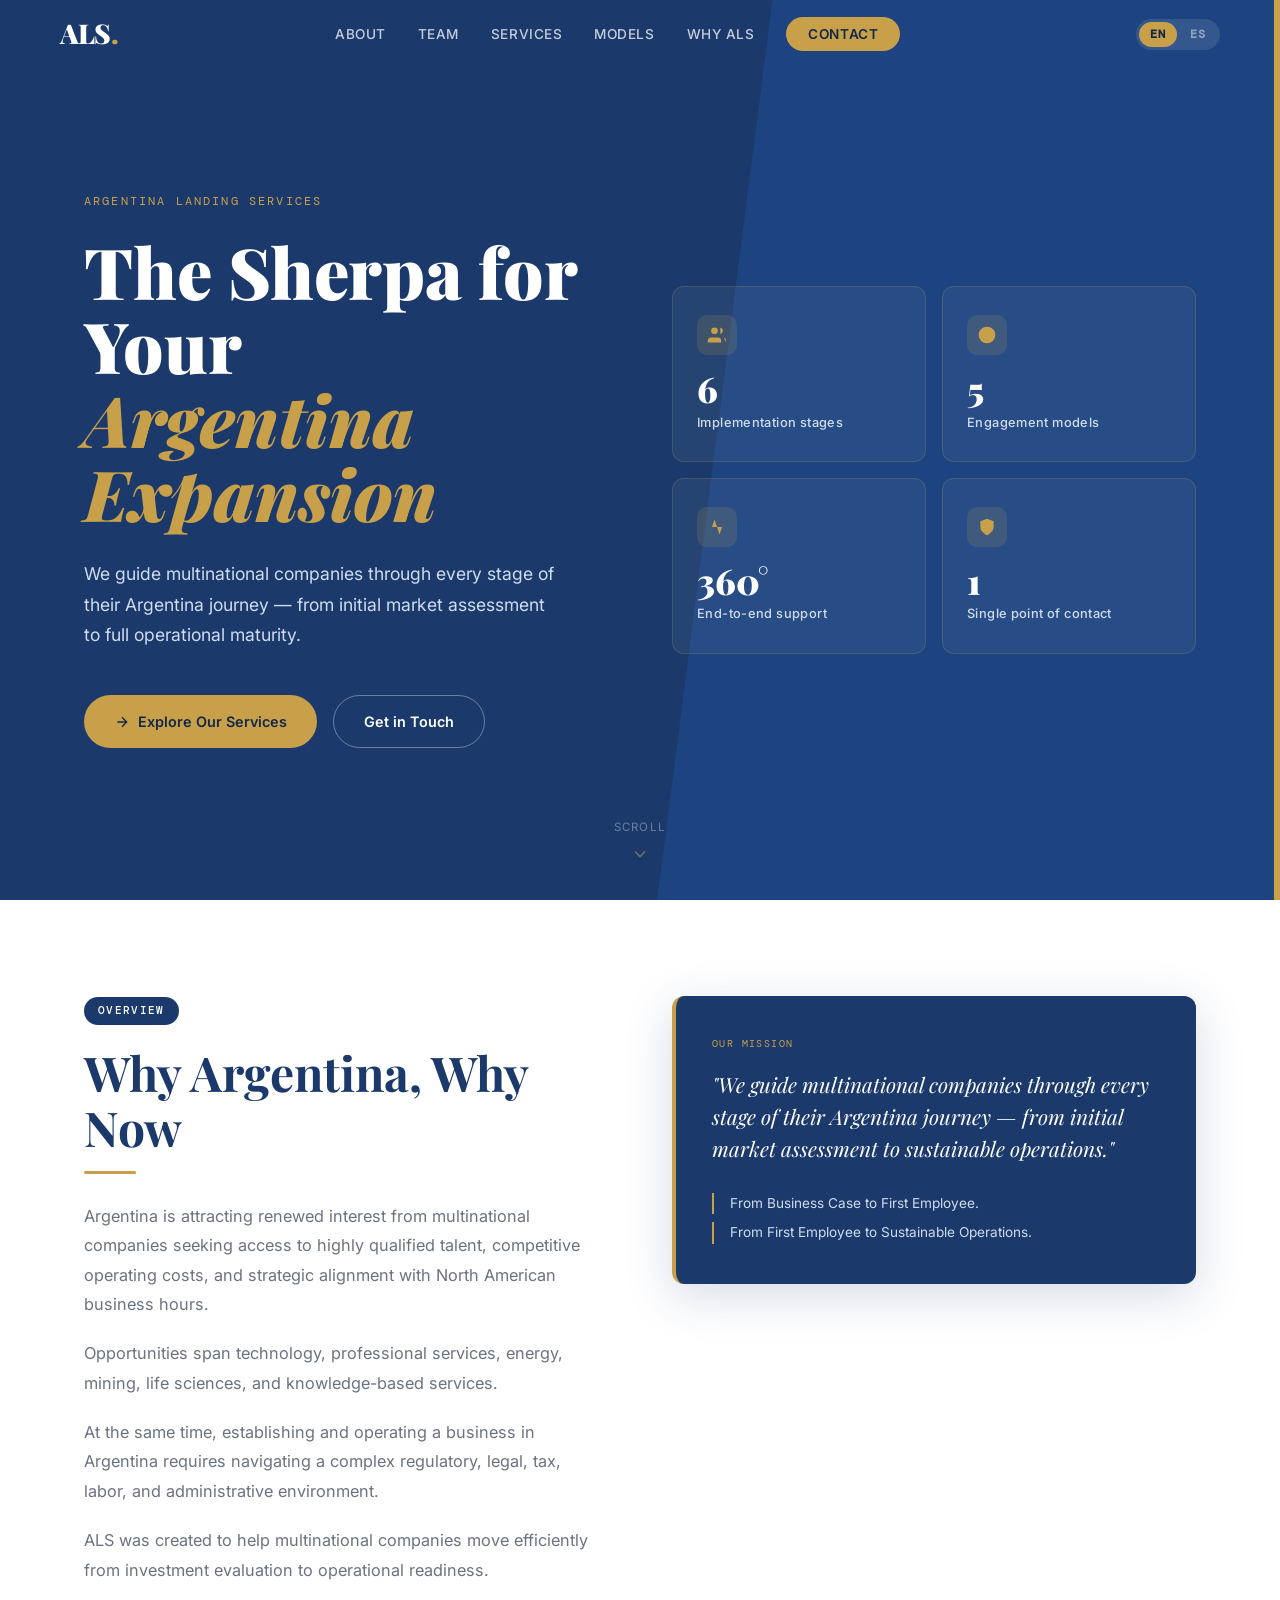
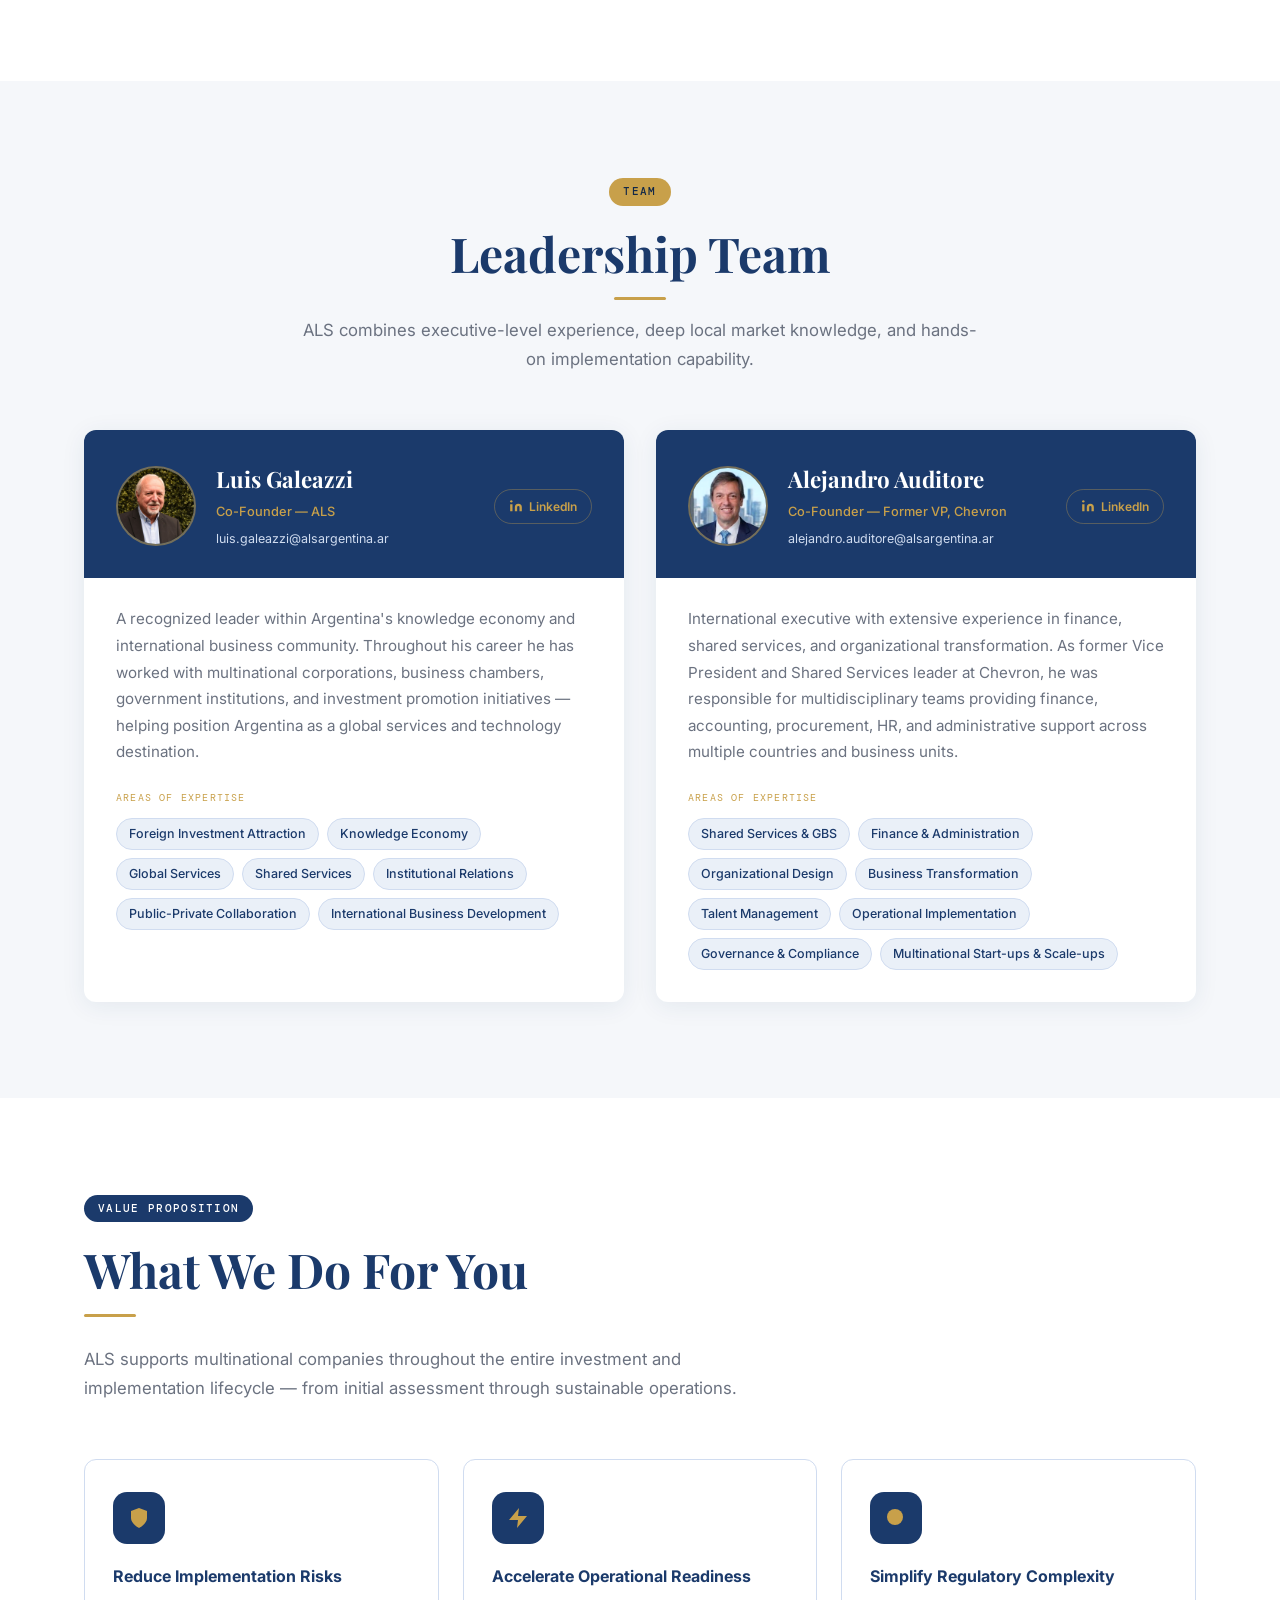
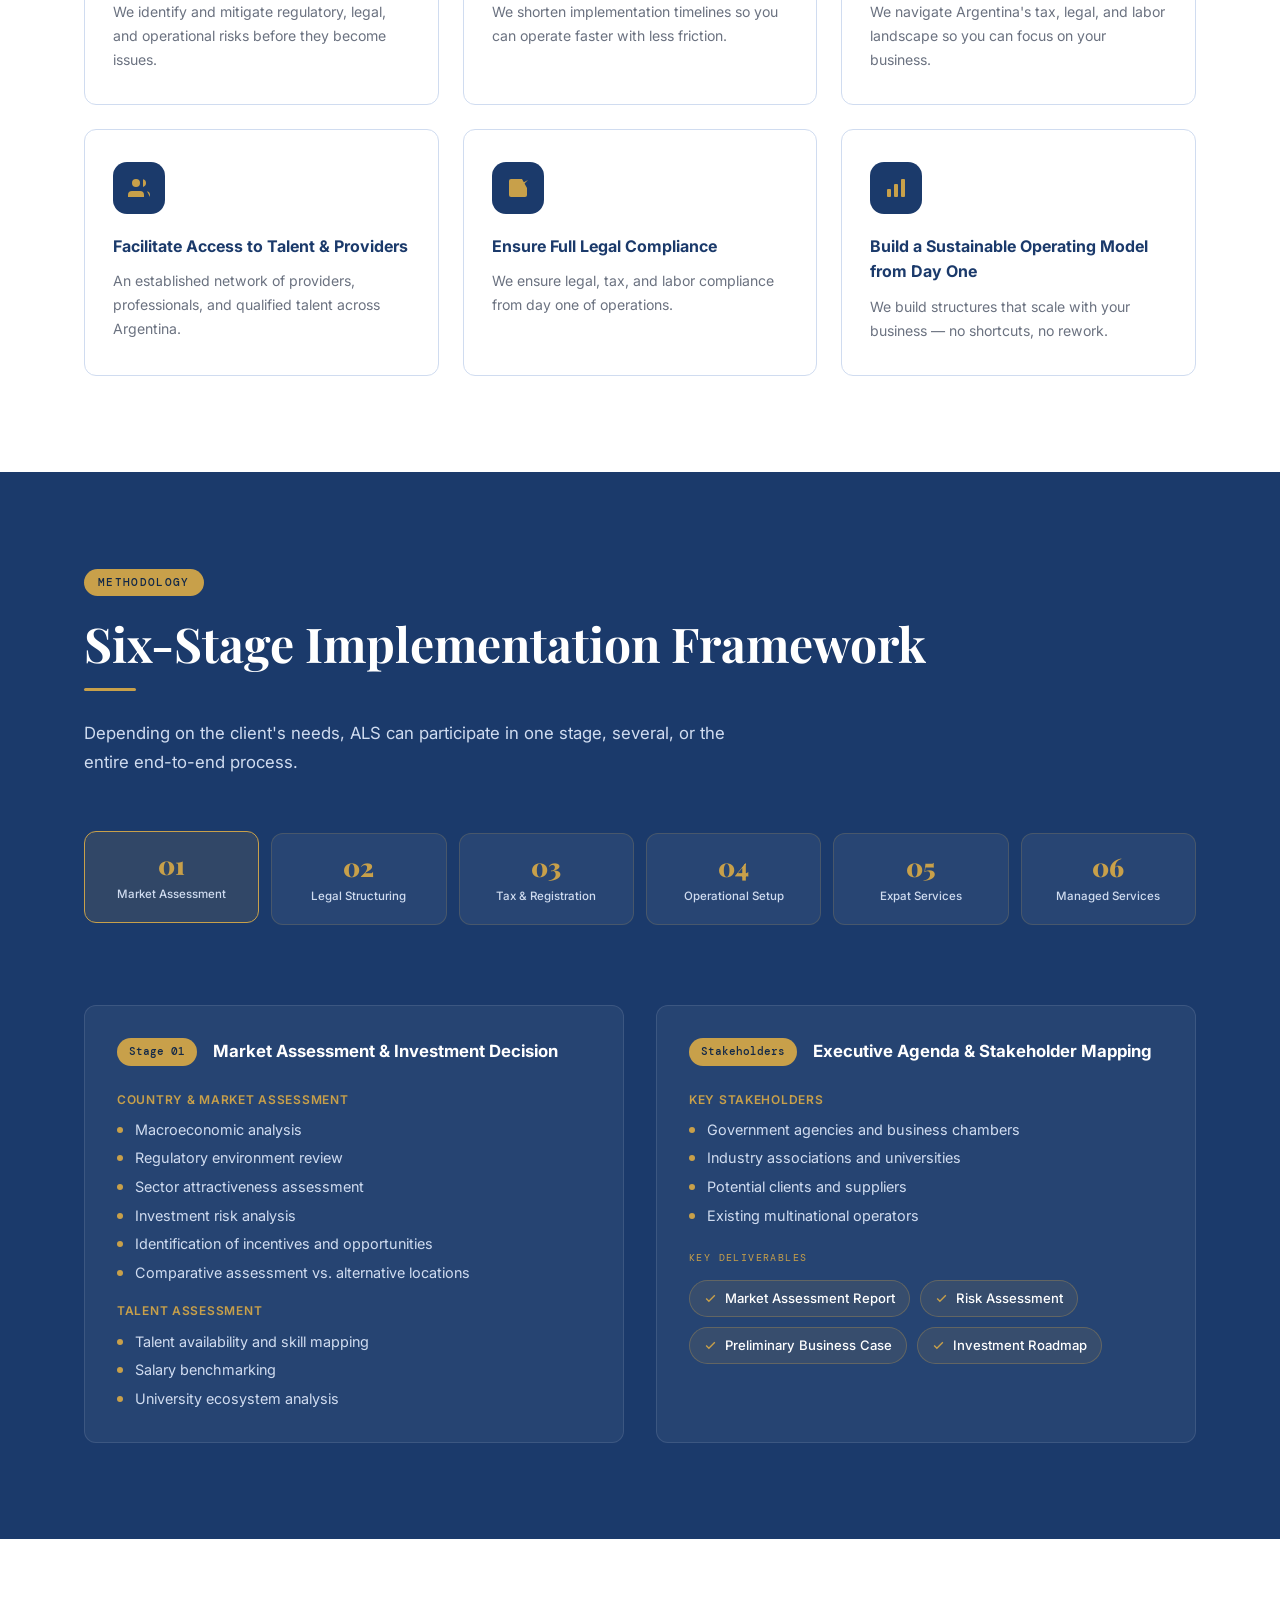
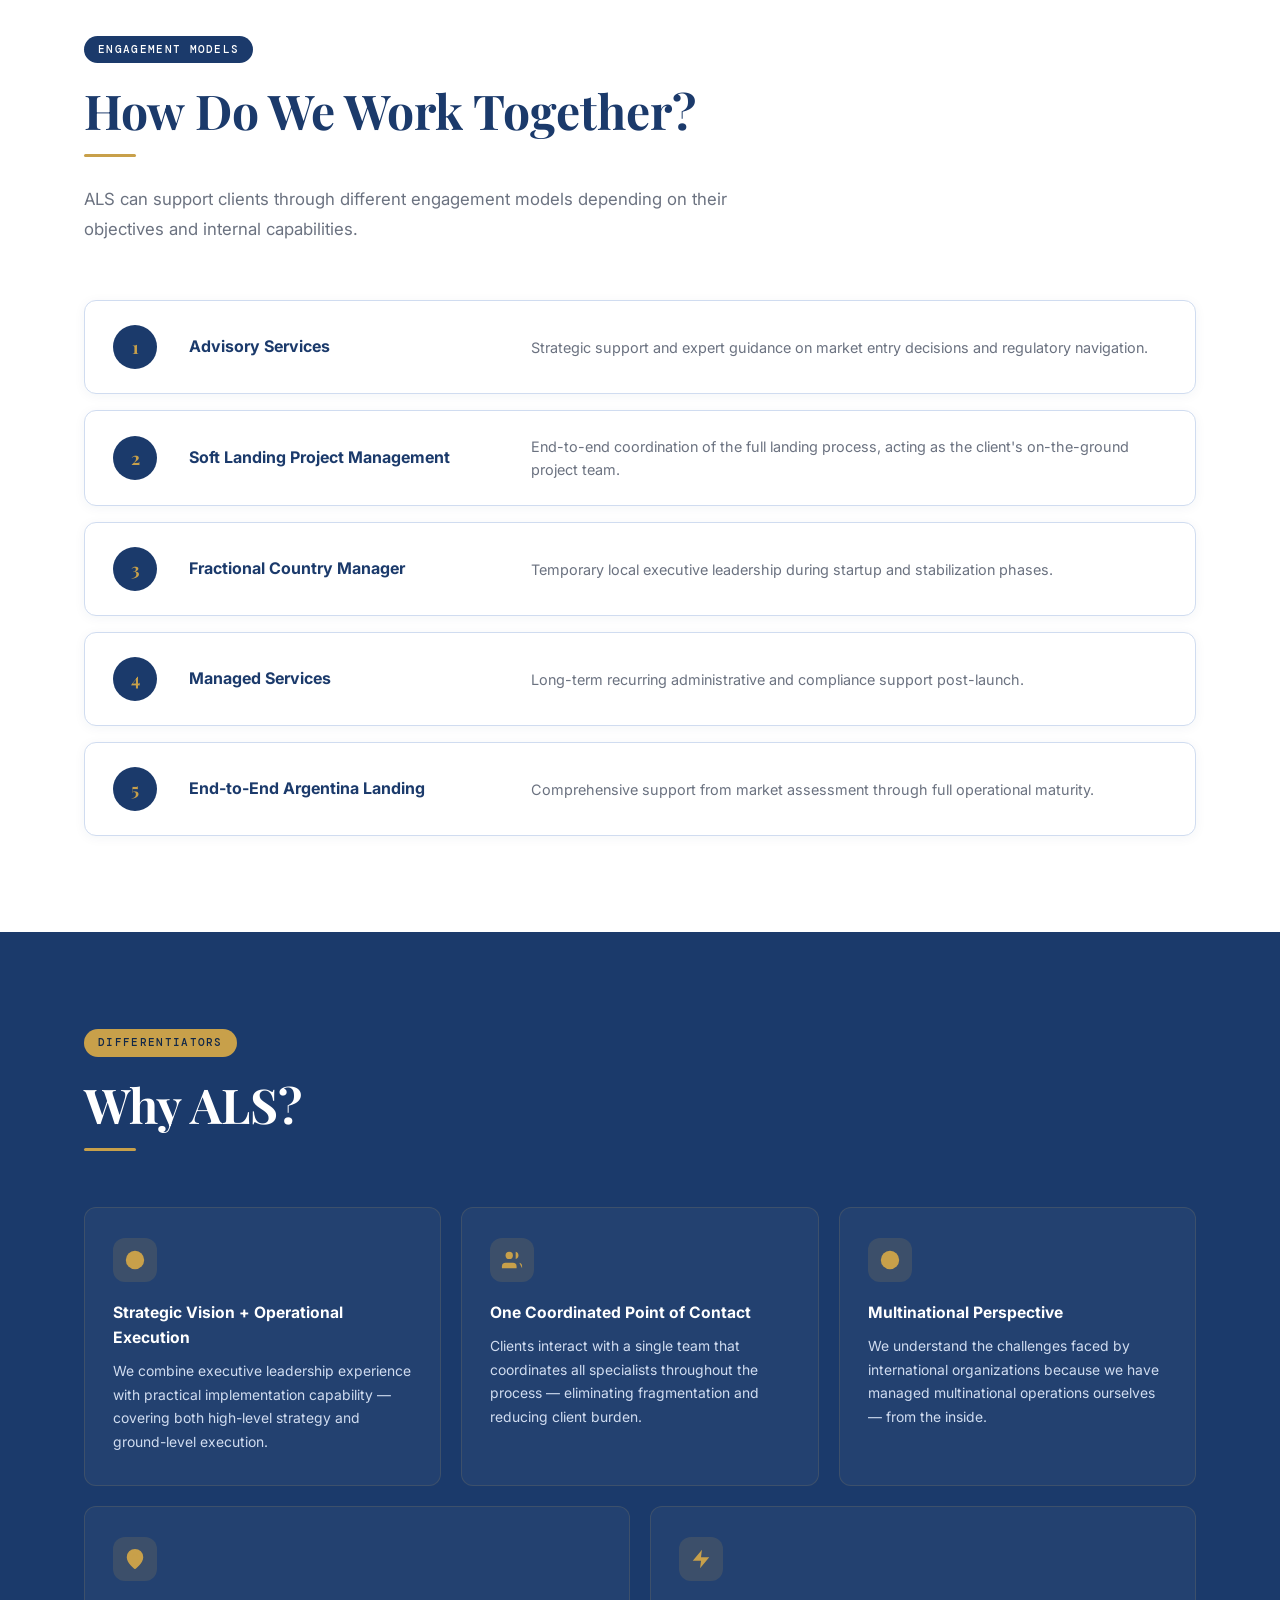
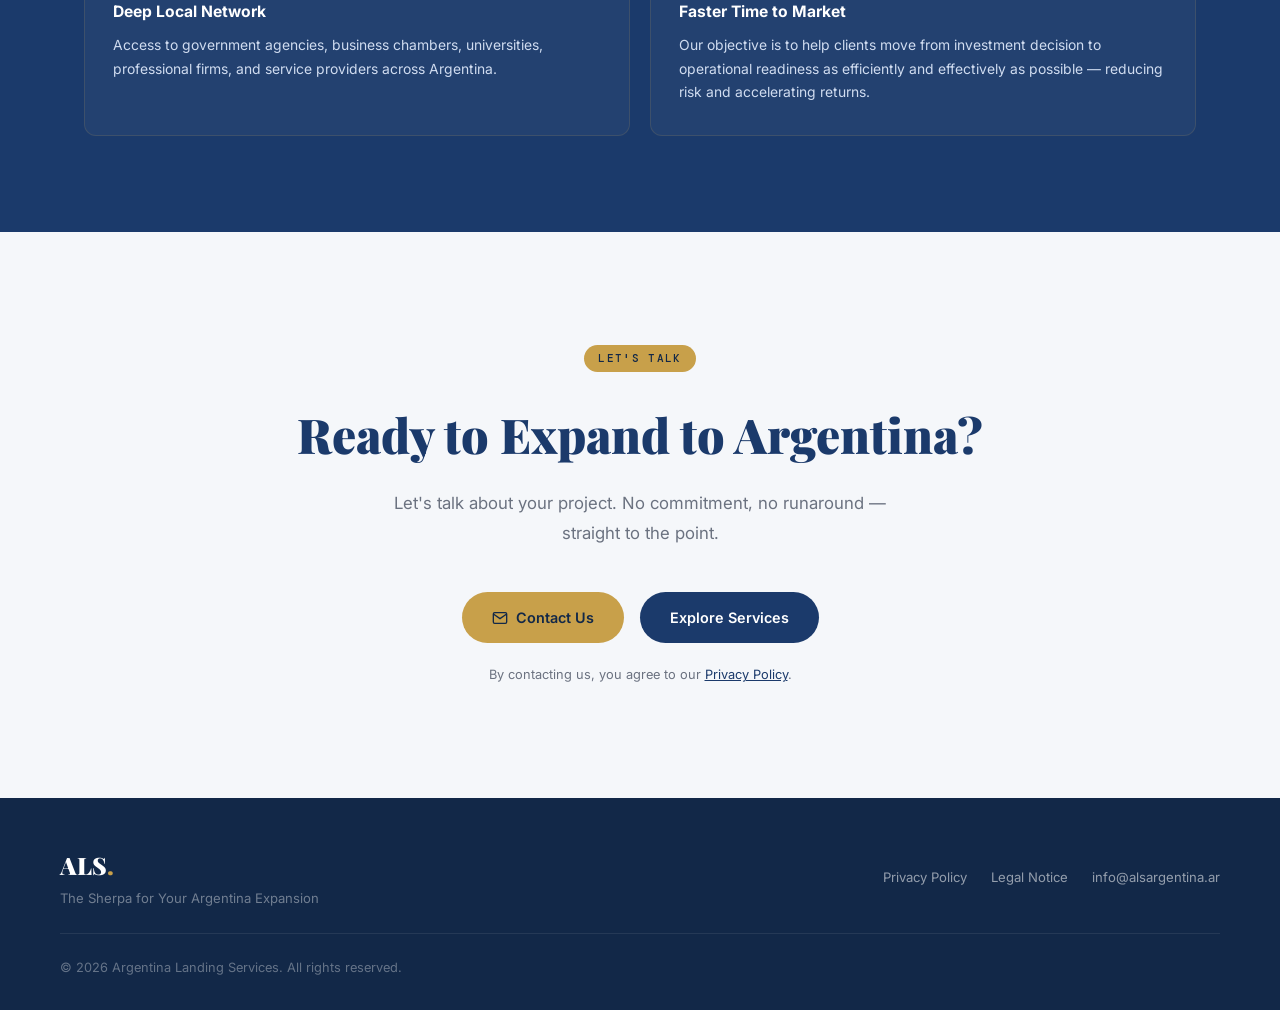
==== commit 004d84ac: "Add leadership team emails under each role Show alejandro.auditore@alsargentina.ar and luis.galeazzi" ====
--- a/index.html
+++ b/index.html
@@ -379,6 +379,8 @@
 .bio-avatar svg { width: 28px; height: 28px; fill: var(--gold); }
 .bio-name { font-family: var(--ff-display); font-size: 1.4rem; font-weight: 700; color: var(--white); }
 .bio-role { font-size: .8rem; color: var(--gold); margin-top: 4px; font-weight: 500; }
+.bio-email { display: inline-block; font-size: .78rem; color: var(--mgray); margin-top: 6px; text-decoration: none; }
+.bio-email:hover { color: var(--white); text-decoration: underline; }
 .linkedin-btn {
   display: inline-flex; align-items: center; gap: 6px;
   padding: 7px 14px;
@@ -809,6 +811,7 @@
           <div>
             <div class="bio-name">Luis Galeazzi</div>
             <div class="bio-role" data-i18n="luis-role">Co-Founder — ALS</div>
+            <a href="mailto:luis.galeazzi@alsargentina.ar" class="bio-email">luis.galeazzi@alsargentina.ar</a>
           </div>
           <a href="https://www.linkedin.com/in/luis-galeazzi" target="_blank" rel="noopener" class="linkedin-btn">
             <svg viewBox="0 0 24 24"><path d="M16 8a6 6 0 0 1 6 6v7h-4v-7a2 2 0 0 0-2-2 2 2 0 0 0-2 2v7h-4v-7a6 6 0 0 1 6-6z"/><rect x="2" y="9" width="4" height="12"/><circle cx="4" cy="4" r="2"/></svg>
@@ -838,6 +841,7 @@
           <div>
             <div class="bio-name">Alejandro Auditore</div>
             <div class="bio-role" data-i18n="alejandro-role">Co-Founder — Former VP, Chevron</div>
+            <a href="mailto:alejandro.auditore@alsargentina.ar" class="bio-email">alejandro.auditore@alsargentina.ar</a>
           </div>
           <a href="https://www.linkedin.com/in/alejandro-auditore/" target="_blank" rel="noopener" class="linkedin-btn">
             <svg viewBox="0 0 24 24"><path d="M16 8a6 6 0 0 1 6 6v7h-4v-7a2 2 0 0 0-2-2 2 2 0 0 0-2 2v7h-4v-7a6 6 0 0 1 6-6z"/><rect x="2" y="9" width="4" height="12"/><circle cx="4" cy="4" r="2"/></svg>
